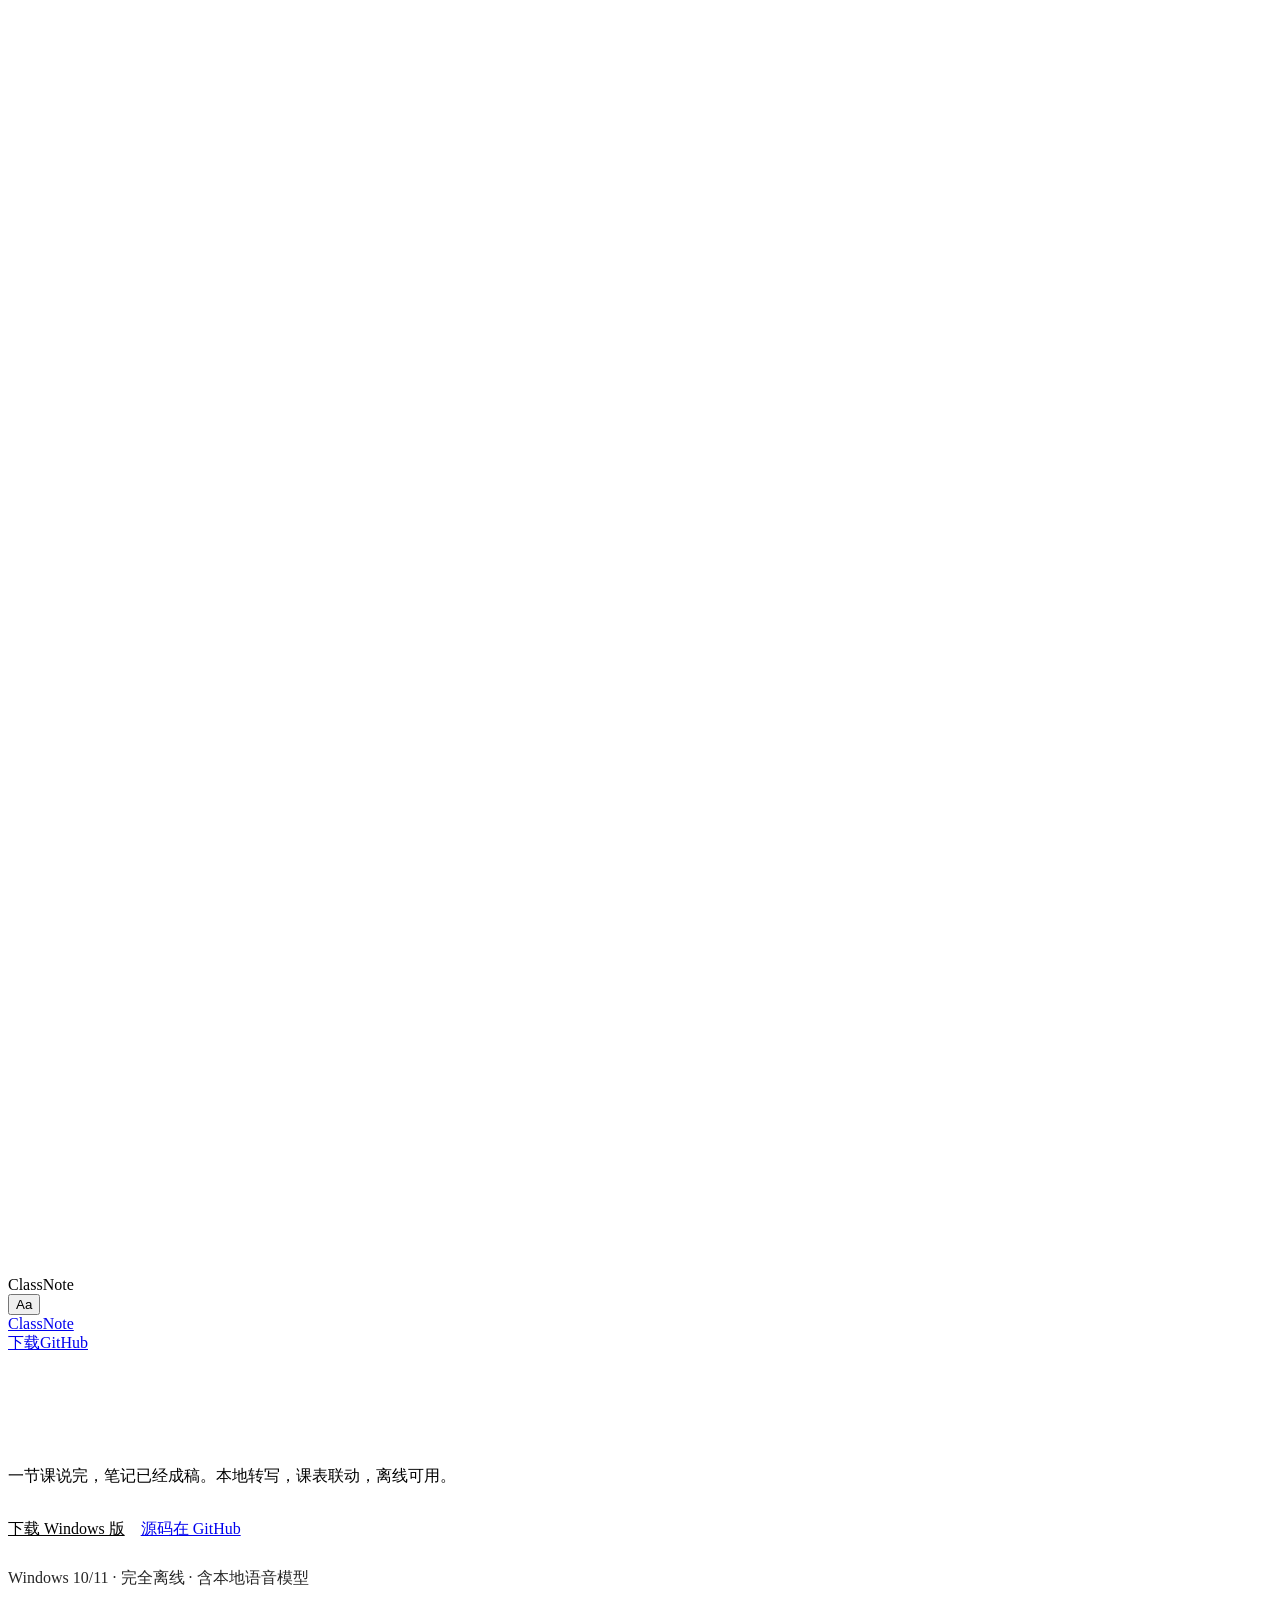
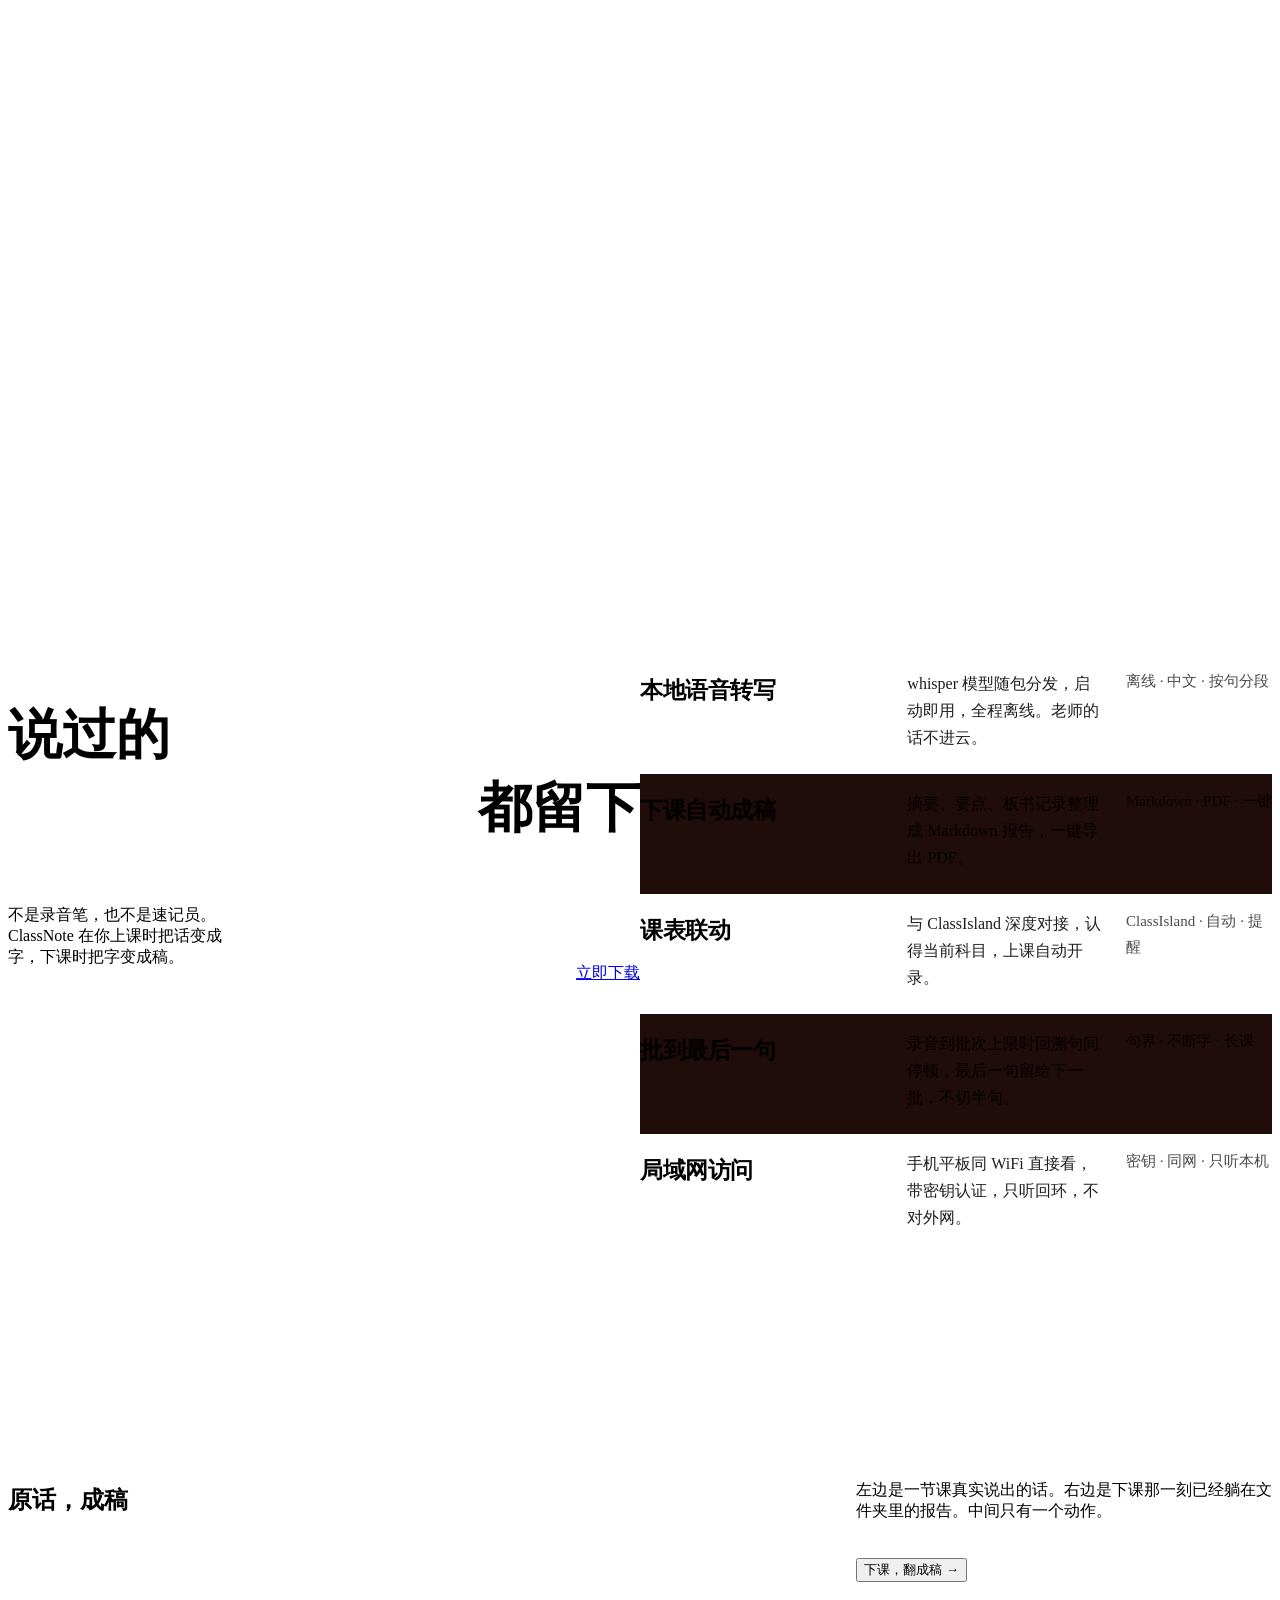
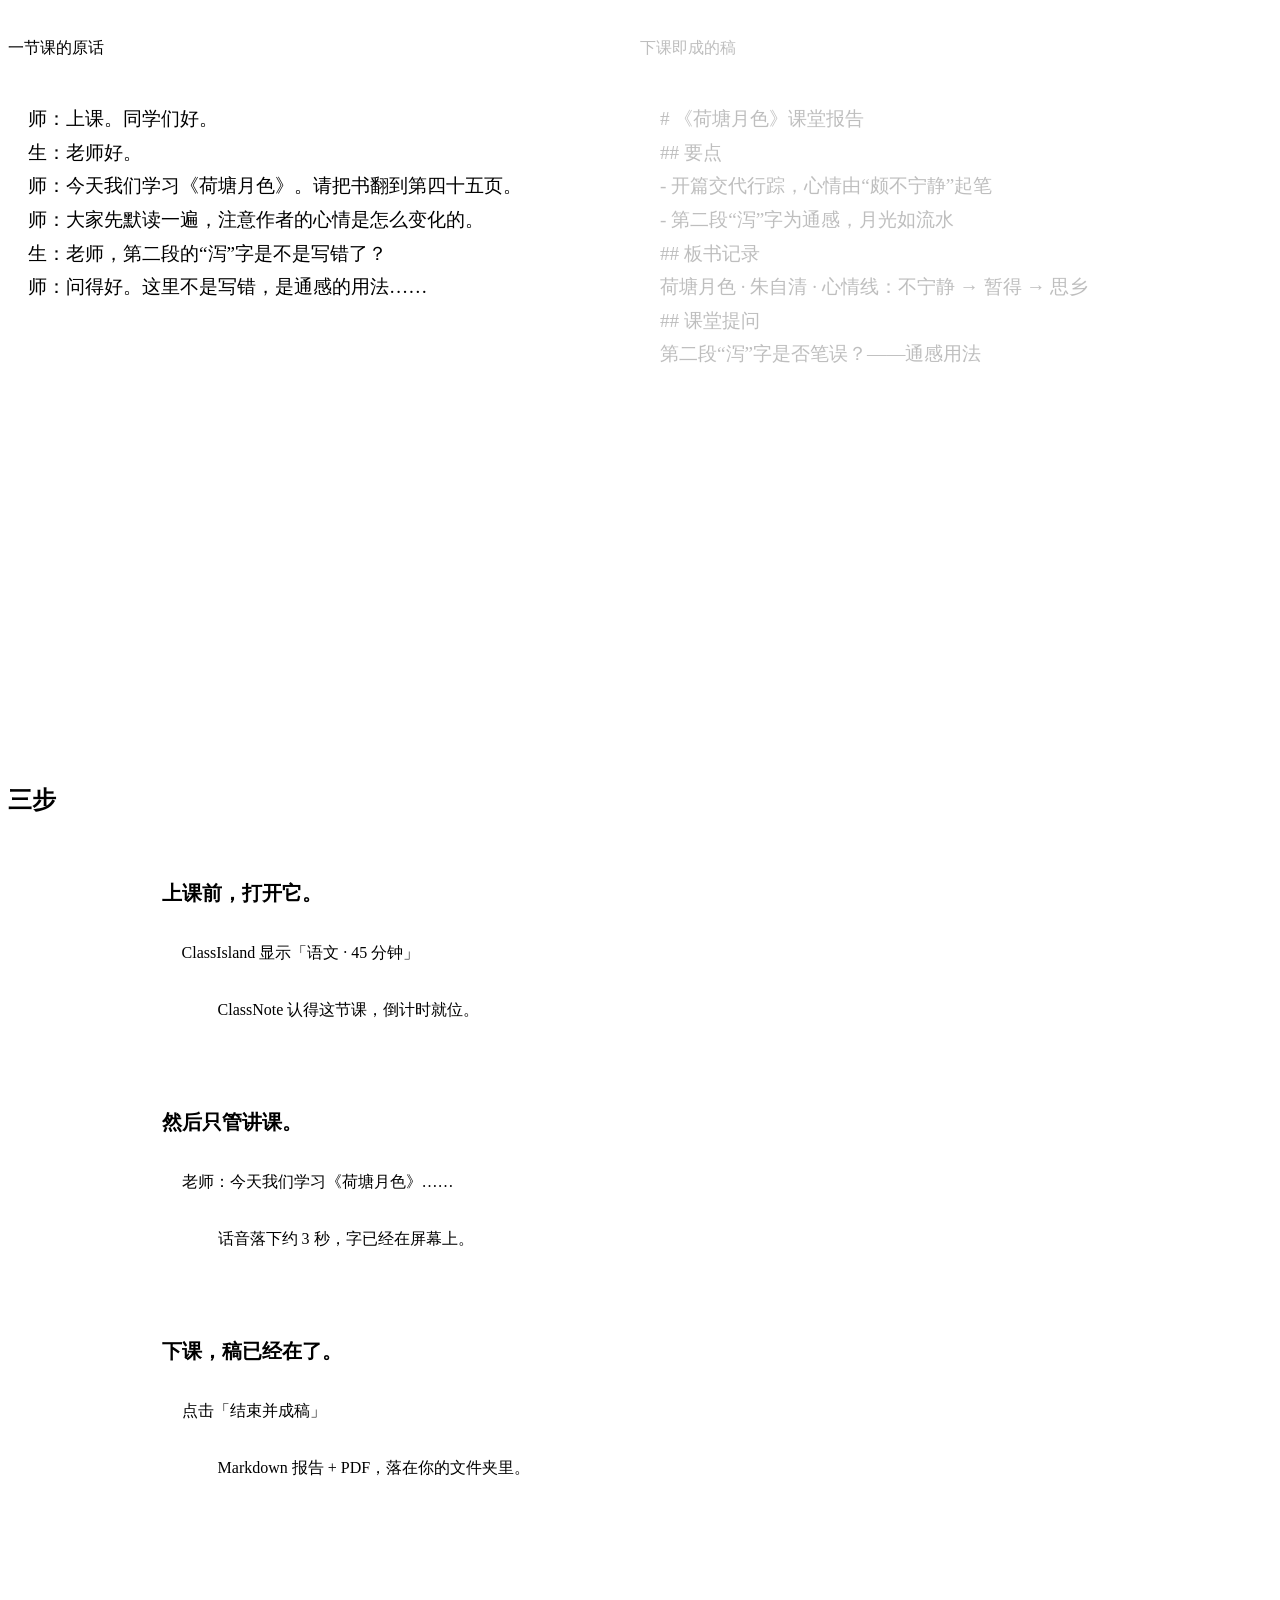
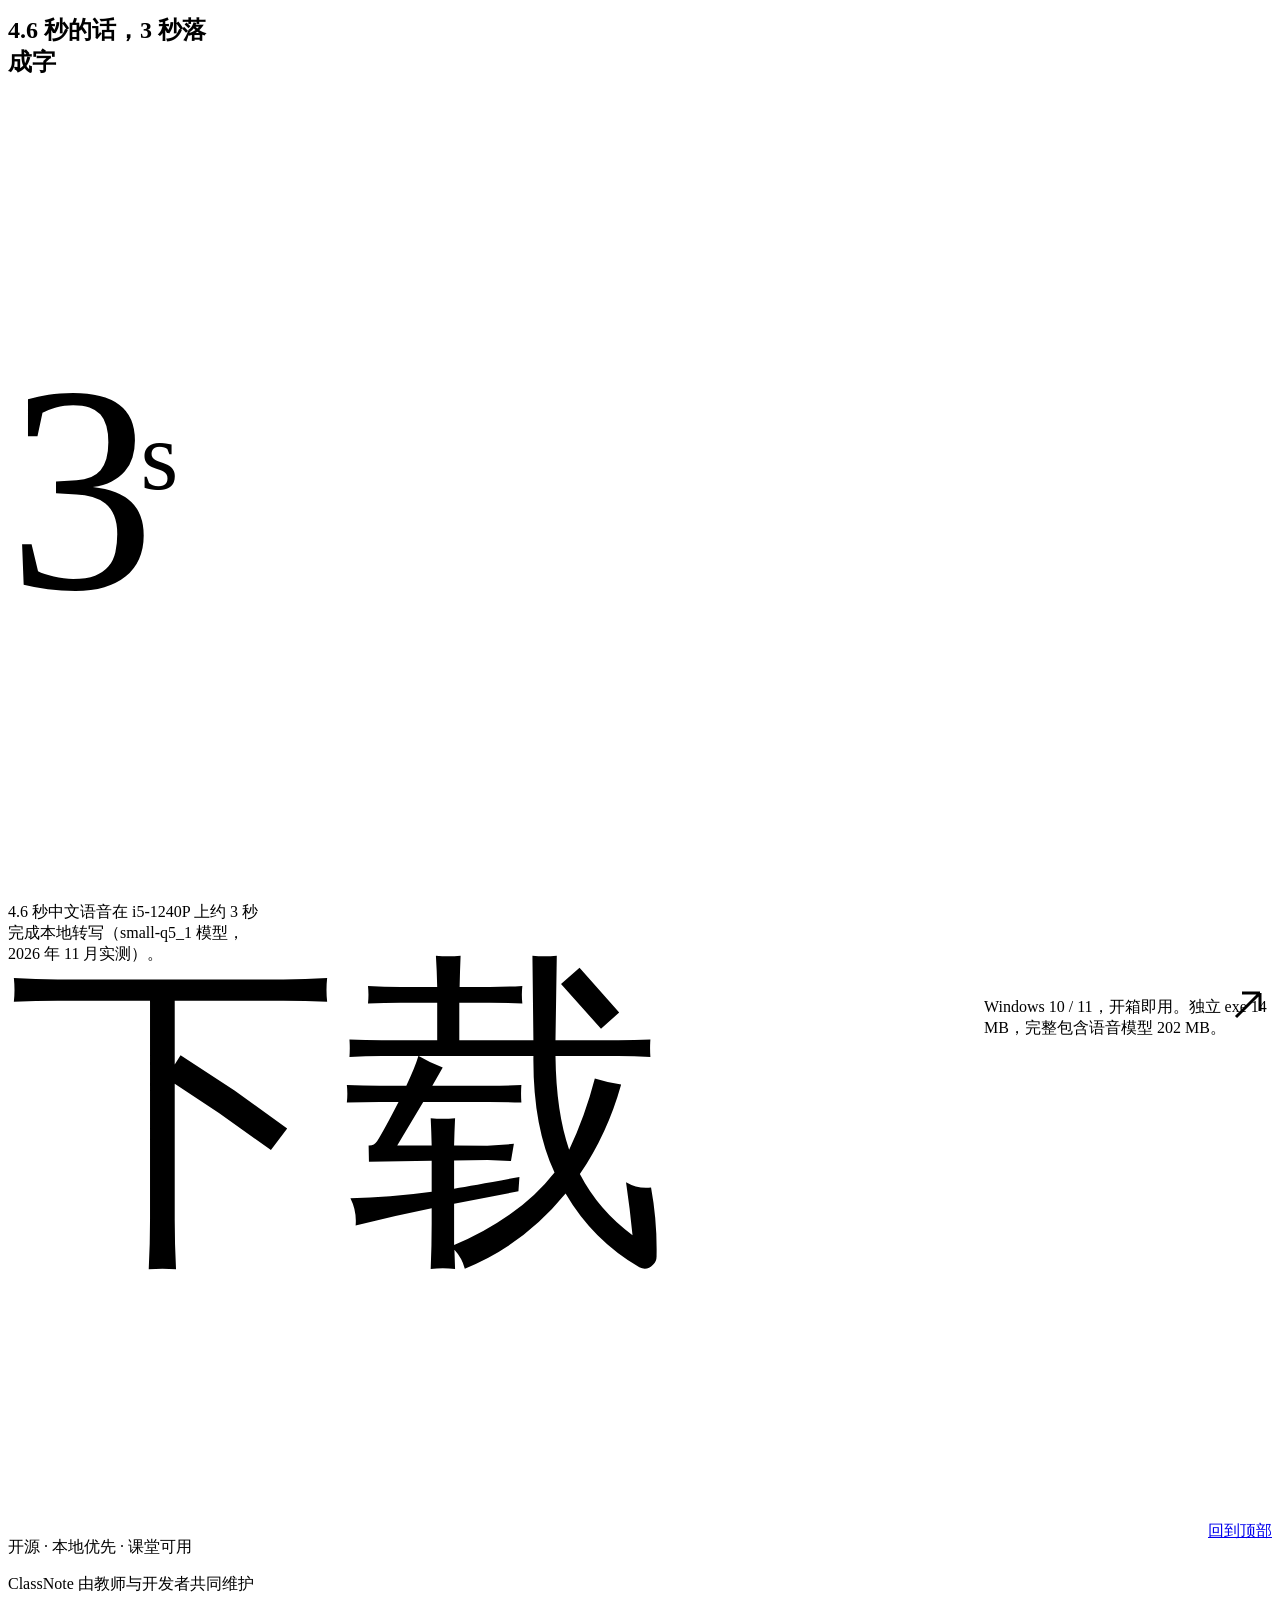
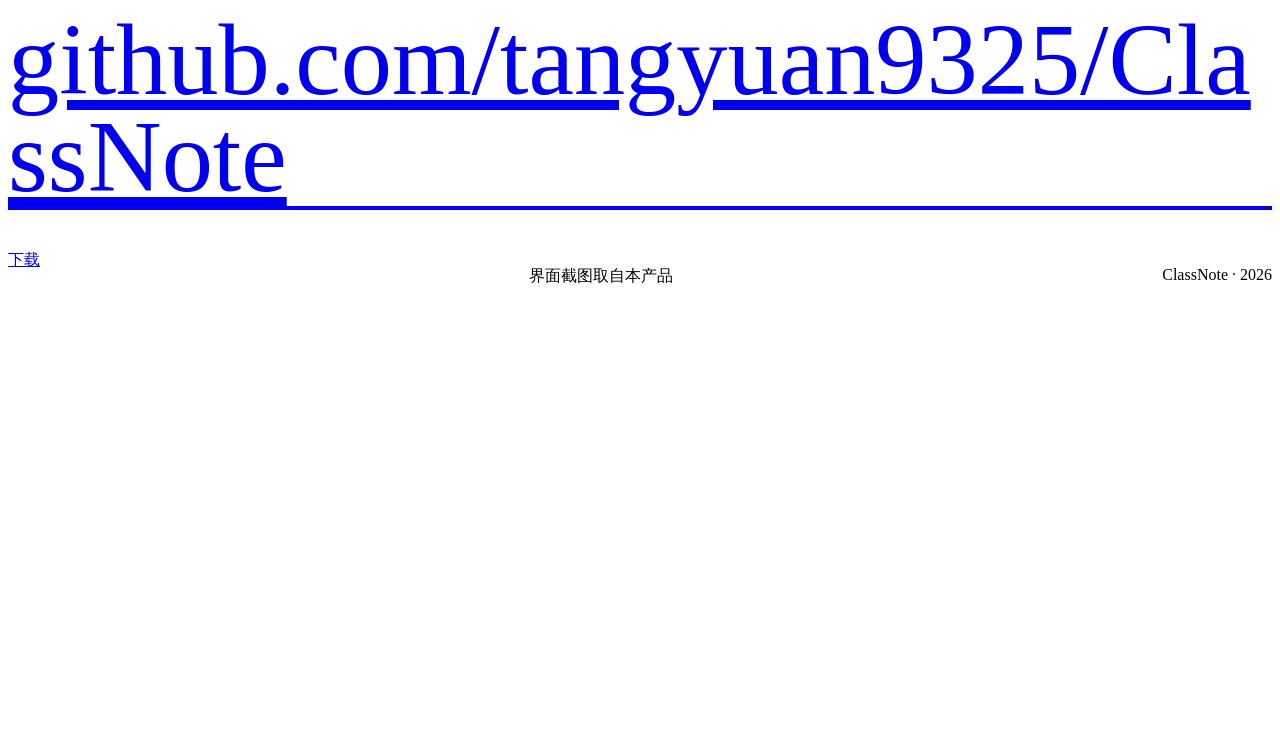
==== index.html @ c524146d "deploy: Class Note website 2026-11-01 15:49" ====
<!DOCTYPE html><html lang="zh-CN"><head><meta charSet="utf-8"/><meta name="viewport" content="width=device-width, initial-scale=1"/><link rel="stylesheet" href="/ClassNote/_next/static/css/dc88e3b9b56fa3e5.css" data-precedence="next"/><link rel="preload" as="script" fetchPriority="low" href="/ClassNote/_next/static/chunks/webpack-6730702879eddf31.js"/><script src="/ClassNote/_next/static/chunks/fd9d1056-13baa9b2029d31fe.js" async=""></script><script src="/ClassNote/_next/static/chunks/117-49f9b0469bcb50dc.js" async=""></script><script src="/ClassNote/_next/static/chunks/main-app-6c9293a93a5e999d.js" async=""></script><script src="/ClassNote/_next/static/chunks/648-1a6a87f4213bec1f.js" async=""></script><script src="/ClassNote/_next/static/chunks/app/page-a19d2bf340f8d397.js" async=""></script><title>ClassNote — 一节课说完，笔记已经成稿</title><meta name="description" content="ClassNote 是离线课堂笔记助手：本地 whisper 转写，下课自动成稿，课表联动。课堂原话，落在纸上。"/><meta property="og:title" content="ClassNote"/><meta property="og:description" content="课堂原话，落在纸上。"/><meta property="og:type" content="website"/><meta name="twitter:card" content="summary"/><meta name="twitter:title" content="ClassNote"/><meta name="twitter:description" content="课堂原话，落在纸上。"/><script src="/ClassNote/_next/static/chunks/polyfills-42372ed130431b0a.js" noModule=""></script></head><body><main><div class="intro" aria-hidden="true"><div class="intro-stage"><svg viewBox="0 0 256 256" fill="none" class="intro-mark"><rect class="intro-part p1" x="52" y="40" width="152" height="176" stroke="#fff" stroke-width="7"></rect><path class="intro-part p2" d="M152 40v28a10 10 0 0 0 10 10h28" stroke="#fff" stroke-width="7" stroke-linecap="round"></path><path class="intro-part p3" d="M82 112h80" stroke="#fff" stroke-width="9" stroke-linecap="round"></path><path class="intro-part p4" d="M82 144h80" stroke="#fff" stroke-width="9" stroke-linecap="round"></path><path class="intro-part p5" d="M82 176h48" stroke="#fff" stroke-width="9" stroke-linecap="round"></path></svg></div><div class="intro-wordmark">ClassNote</div><div class="intro-curtain"></div></div><button class="theme-toggle" aria-expanded="false" aria-label="外观设置">Aa</button><nav class="corner-nav" aria-label="主导航"><a class="wordmark" href="/ClassNote/">ClassNote</a><div class="corner-links"><a class="link" href="/ClassNote/download/">下载</a><a href="https://github.com/tangyuan9325/ClassNote" target="_blank" rel="noreferrer" class="link">GitHub</a></div></nav><section aria-label="ClassNote" class="field field--red" style="min-height:100svh;overflow:hidden;position:relative;justify-content:flex-start"><div style="padding-top:96px;max-width:560px"><p class="lead" style="margin-bottom:32px">一节课说完，笔记已经成稿。本地转写，课表联动，离线可用。</p><div style="display:flex;gap:16px;flex-wrap:wrap"><a class="btn" style="background:#fff;color:var(--field-red)" href="/ClassNote/download/">下载 Windows 版</a><a href="https://github.com/tangyuan9325/ClassNote" target="_blank" rel="noreferrer" class="btn btn--ink">源码在 GitHub</a></div><p class="small" style="margin-top:28px;opacity:0.85">Windows 10/11 · 完全离线<!-- --> · <!-- -->含本地语音模型</p></div><div aria-hidden="true" style="position:absolute;left:-6vw;bottom:-9vh;font-family:var(--font-display);font-weight:900;font-size:clamp(300px, 44vw, 720px);line-height:0.8;letter-spacing:-0.06em;white-space:nowrap;color:#fff;opacity:0.96;user-select:none;transition:transform .1s linear">笔记</div></section><section aria-label="能力" style="display:flex;flex-wrap:wrap;min-height:90svh"><div class="field field--bone rise" style="flex:1 1 480px;min-height:70svh;justify-content:space-between"><h2 class="headline" style="font-size:clamp(36px, 4.2vw, 68px)"><span style="display:block">说过的</span><span style="display:block;text-align:right">都留下</span></h2><div style="display:flex;justify-content:space-between;align-items:flex-end;gap:24px;flex-wrap:wrap"><p style="max-width:30ch">不是录音笔，也不是速记员。ClassNote 在你上课时把话变成字，下课时把字变成稿。</p><a class="btn" href="/ClassNote/download/">立即下载</a></div></div><div style="flex:1 1 480px;background:var(--ink);color:var(--bg)"><div class="rise" style="display:grid;grid-template-columns:5fr 4fr 3fr;gap:24px;padding:28px var(--margin);background:transparent;min-height:120px"><h3 style="font-family:var(--font-display);font-weight:800;font-size:clamp(20px, 1.8vw, 28px);letter-spacing:-0.02em;line-height:1.15">本地语音转写</h3><p style="font-size:1rem;line-height:1.7;opacity:0.88">whisper 模型随包分发，启动即用，全程离线。老师的话不进云。</p><p style="font-size:0.9375rem;line-height:1.7;opacity:0.7">离线 · 中文 · 按句分段</p></div><div class="rise" style="display:grid;grid-template-columns:5fr 4fr 3fr;gap:24px;padding:28px var(--margin);background:#200c0b;min-height:120px"><h3 style="font-family:var(--font-display);font-weight:800;font-size:clamp(20px, 1.8vw, 28px);letter-spacing:-0.02em;line-height:1.15">下课自动成稿</h3><p style="font-size:1rem;line-height:1.7;opacity:0.88">摘要、要点、板书记录整理成 Markdown 报告，一键导出 PDF。</p><p style="font-size:0.9375rem;line-height:1.7;opacity:0.7">Markdown · PDF · 一键</p></div><div class="rise" style="display:grid;grid-template-columns:5fr 4fr 3fr;gap:24px;padding:28px var(--margin);background:transparent;min-height:120px"><h3 style="font-family:var(--font-display);font-weight:800;font-size:clamp(20px, 1.8vw, 28px);letter-spacing:-0.02em;line-height:1.15">课表联动</h3><p style="font-size:1rem;line-height:1.7;opacity:0.88">与 ClassIsland 深度对接，认得当前科目，上课自动开录。</p><p style="font-size:0.9375rem;line-height:1.7;opacity:0.7">ClassIsland · 自动 · 提醒</p></div><div class="rise" style="display:grid;grid-template-columns:5fr 4fr 3fr;gap:24px;padding:28px var(--margin);background:#200c0b;min-height:120px"><h3 style="font-family:var(--font-display);font-weight:800;font-size:clamp(20px, 1.8vw, 28px);letter-spacing:-0.02em;line-height:1.15">批到最后一句</h3><p style="font-size:1rem;line-height:1.7;opacity:0.88">录音到批次上限时回溯句间停顿，最后一句留给下一批，不切半句。</p><p style="font-size:0.9375rem;line-height:1.7;opacity:0.7">句界 · 不断字 · 长课</p></div><div class="rise" style="display:grid;grid-template-columns:5fr 4fr 3fr;gap:24px;padding:28px var(--margin);background:transparent;min-height:120px"><h3 style="font-family:var(--font-display);font-weight:800;font-size:clamp(20px, 1.8vw, 28px);letter-spacing:-0.02em;line-height:1.15">局域网访问</h3><p style="font-size:1rem;line-height:1.7;opacity:0.88">手机平板同 WiFi 直接看，带密钥认证，只听回环，不对外网。</p><p style="font-size:0.9375rem;line-height:1.7;opacity:0.7">密钥 · 同网 · 只听本机</p></div></div></section><section aria-label="原话与成稿" class="field field--mustard" style="min-height:100svh;overflow:hidden"><div style="display:flex;justify-content:space-between;align-items:flex-start;gap:32px;flex-wrap:wrap"><h2 class="headline">原话，成稿</h2><div style="max-width:52ch"><p>左边是一节课真实说出的话。右边是下课那一刻已经躺在文件夹里的报告。中间只有一个动作。</p><button type="button" class="btn btn--ink" style="margin-top:20px" aria-pressed="false">下课，翻成稿 →</button></div></div><div style="display:grid;grid-template-columns:1fr 1fr;gap:0;margin-top:40px;min-height:46svh"><div style="overflow:hidden;opacity:1;transition:opacity .5s"><p class="small" style="margin-bottom:12px">一节课的原话</p><pre data-ui="true" style="font-family:var(--font-text);font-size:clamp(15px, 1.5vw, 22px);line-height:1.75;white-space:pre-wrap;word-break:break-word;background:rgba(255,255,255,0.35);padding:24px 20px">师：上课。同学们好。
生：老师好。
师：今天我们学习《荷塘月色》。请把书翻到第四十五页。
师：大家先默读一遍，注意作者的心情是怎么变化的。
生：老师，第二段的“泻”字是不是写错了？
师：问得好。这里不是写错，是通感的用法……</pre></div><div style="overflow:hidden;opacity:0.25;transition:opacity .5s"><p class="small" style="margin-bottom:12px">下课即成的稿</p><pre data-ui="true" style="font-family:var(--font-text);font-size:clamp(15px, 1.5vw, 22px);line-height:1.75;white-space:pre-wrap;word-break:break-word;background:rgba(255,255,255,0.35);padding:24px 20px"># 《荷塘月色》课堂报告
## 要点
- 开篇交代行踪，心情由“颇不宁静”起笔
- 第二段“泻”字为通感，月光如流水
## 板书记录
荷塘月色 · 朱自清 · 心情线：不宁静 → 暂得 → 思乡
## 课堂提问
第二段“泻”字是否笔误？——通感用法</pre></div></div></section><section aria-label="怎么用" class="field field--bone" style="min-height:90svh;justify-content:flex-start"><h2 class="headline rise" style="margin-bottom:64px">三步</h2><div style="max-width:760px;margin-left:clamp(0px, 12vw, 220px)"><div class="rise" style="margin-bottom:88px"><p style="font-family:var(--font-display);font-weight:600;font-size:20px;margin-bottom:16px">上课前，打开它。</p><div style="background:var(--surface);padding:20px;border-radius:8px">ClassIsland 显示「语文 · 45 分钟」</div><p style="margin-top:16px;margin-left:56px;max-width:48ch">ClassNote 认得这节课，倒计时就位。</p></div><div class="rise" style="margin-bottom:88px"><p style="font-family:var(--font-display);font-weight:600;font-size:20px;margin-bottom:16px">然后只管讲课。</p><div style="background:var(--surface);padding:20px;border-radius:8px">老师：今天我们学习《荷塘月色》……</div><p style="margin-top:16px;margin-left:56px;max-width:48ch">话音落下约 3 秒，字已经在屏幕上。</p></div><div class="rise" style="margin-bottom:88px"><p style="font-family:var(--font-display);font-weight:600;font-size:20px;margin-bottom:16px">下课，稿已经在了。</p><div style="background:var(--surface);padding:20px;border-radius:8px">点击「结束并成稿」</div><p style="margin-top:16px;margin-left:56px;max-width:48ch">Markdown 报告 + PDF，落在你的文件夹里。</p></div></div></section><section aria-label="速度" class="field field--slate" style="min-height:95svh"><h2 class="headline rise" style="max-width:18ch">4.6 秒的话，3 秒落成字</h2><div class="rise" style="margin-top:auto"><p class="display" style="font-size:clamp(180px, 23vw, 380px);line-height:0.8;letter-spacing:-0.05em">3<span style="font-size:0.33em;vertical-align:super;letter-spacing:-0.02em">s</span></p><p class="small" style="max-width:32ch;margin-top:24px">4.6 秒中文语音在 i5-1240P 上约 3 秒完成本地转写（small-q5_1 模型，2026 年 11 月实测）。</p></div></section><section aria-label="下载" style="position:relative"><a class="field field--maroon" style="min-height:60svh;justify-content:flex-end;text-decoration:none;color:inherit;display:flex" href="/ClassNote/download/"><p class="small" style="position:absolute;top:var(--margin);left:var(--margin);max-width:36ch">Windows 10 / 11，开箱即用。独立 exe 14 MB，完整包含语音模型 202 MB。</p><svg width="48" height="48" viewBox="0 0 48 48" fill="none" style="position:absolute;top:var(--margin);right:var(--margin)" aria-hidden="true"><path d="M12 36L36 12M36 12H18M36 12V30" stroke="currentColor" stroke-width="3"></path></svg><span class="display" style="font-size:clamp(140px, 26vw, 420px);line-height:0.82;width:100%;display:block">下载</span></a></section><footer aria-label="联系" class="field field--red" style="min-height:90svh"><div style="display:flex;justify-content:space-between;gap:24px;flex-wrap:wrap"><div><p class="small">开源 · 本地优先 · 课堂可用</p><p class="small">ClassNote 由教师与开发者共同维护</p></div><a href="#" class="link">回到顶部</a></div><div style="margin-top:auto"><a href="https://github.com/tangyuan9325/ClassNote" target="_blank" rel="noreferrer" class="display" style="font-size:clamp(40px, 8vw, 120px);line-height:0.95;word-break:break-all;display:inline-block;border-bottom:4px solid currentColor">github.com/<wbr/>tangyuan9325/ClassNote</a><div style="display:flex;justify-content:space-between;gap:16px;flex-wrap:wrap;margin-top:40px"><a class="small" style="text-decoration:underline" href="/ClassNote/download/">下载</a><p class="small">界面截图取自本产品</p><p class="small">ClassNote · 2026</p></div></div></footer></main><script src="/ClassNote/_next/static/chunks/webpack-6730702879eddf31.js" async=""></script><script>(self.__next_f=self.__next_f||[]).push([0]);self.__next_f.push([2,null])</script><script>self.__next_f.push([1,"1:HL[\"/ClassNote/_next/static/css/dc88e3b9b56fa3e5.css\",\"style\"]\n"])</script><script>self.__next_f.push([1,"2:I[2846,[],\"\"]\n4:I[9107,[],\"ClientPageRoot\"]\n5:I[6117,[\"648\",\"static/chunks/648-1a6a87f4213bec1f.js\",\"931\",\"static/chunks/app/page-a19d2bf340f8d397.js\"],\"default\",1]\n6:I[4707,[],\"\"]\n7:I[6423,[],\"\"]\n9:I[1060,[],\"\"]\na:[]\n0:[\"$\",\"$L2\",null,{\"buildId\":\"oN_bgTMfPl2JebSICAh36\",\"assetPrefix\":\"/ClassNote\",\"urlParts\":[\"\",\"\"],\"initialTree\":[\"\",{\"children\":[\"__PAGE__\",{}]},\"$undefined\",\"$undefined\",true],\"initialSeedData\":[\"\",{\"children\":[\"__PAGE__\",{},[[\"$L3\",[\"$\",\"$L4\",null,{\"props\":{\"params\":{},\"searchParams\":{}},\"Component\":\"$5\"}],null],null],null]},[[[[\"$\",\"link\",\"0\",{\"rel\":\"stylesheet\",\"href\":\"/ClassNote/_next/static/css/dc88e3b9b56fa3e5.css\",\"precedence\":\"next\",\"crossOrigin\":\"$undefined\"}]],[\"$\",\"html\",null,{\"lang\":\"zh-CN\",\"children\":[\"$\",\"body\",null,{\"children\":[\"$\",\"$L6\",null,{\"parallelRouterKey\":\"children\",\"segmentPath\":[\"children\"],\"error\":\"$undefined\",\"errorStyles\":\"$undefined\",\"errorScripts\":\"$undefined\",\"template\":[\"$\",\"$L7\",null,{}],\"templateStyles\":\"$undefined\",\"templateScripts\":\"$undefined\",\"notFound\":[[\"$\",\"title\",null,{\"children\":\"404: This page could not be found.\"}],[\"$\",\"div\",null,{\"style\":{\"fontFamily\":\"system-ui,\\\"Segoe UI\\\",Roboto,Helvetica,Arial,sans-serif,\\\"Apple Color Emoji\\\",\\\"Segoe UI Emoji\\\"\",\"height\":\"100vh\",\"textAlign\":\"center\",\"display\":\"flex\",\"flexDirection\":\"column\",\"alignItems\":\"center\",\"justifyContent\":\"center\"},\"children\":[\"$\",\"div\",null,{\"children\":[[\"$\",\"style\",null,{\"dangerouslySetInnerHTML\":{\"__html\":\"body{color:#000;background:#fff;margin:0}.next-error-h1{border-right:1px solid rgba(0,0,0,.3)}@media (prefers-color-scheme:dark){body{color:#fff;background:#000}.next-error-h1{border-right:1px solid rgba(255,255,255,.3)}}\"}}],[\"$\",\"h1\",null,{\"className\":\"next-error-h1\",\"style\":{\"display\":\"inline-block\",\"margin\":\"0 20px 0 0\",\"padding\":\"0 23px 0 0\",\"fontSize\":24,\"fontWeight\":500,\"verticalAlign\":\"top\",\"lineHeight\":\"49px\"},\"children\":\"404\"}],[\"$\",\"div\",null,{\"style\":{\"display\":\"inline-block\"},\"children\":[\"$\",\"h2\",null,{\"style\":{\"fontSize\":14,\"fontWeight\":400,\"lineHeight\":\"49px\",\"margin\":"])</script><script>self.__next_f.push([1,"0},\"children\":\"This page could not be found.\"}]}]]}]}]],\"notFoundStyles\":[]}]}]}]],null],null],\"couldBeIntercepted\":false,\"initialHead\":[null,\"$L8\"],\"globalErrorComponent\":\"$9\",\"missingSlots\":\"$Wa\"}]\n"])</script><script>self.__next_f.push([1,"8:[[\"$\",\"meta\",\"0\",{\"name\":\"viewport\",\"content\":\"width=device-width, initial-scale=1\"}],[\"$\",\"meta\",\"1\",{\"charSet\":\"utf-8\"}],[\"$\",\"title\",\"2\",{\"children\":\"ClassNote — 一节课说完，笔记已经成稿\"}],[\"$\",\"meta\",\"3\",{\"name\":\"description\",\"content\":\"ClassNote 是离线课堂笔记助手：本地 whisper 转写，下课自动成稿，课表联动。课堂原话，落在纸上。\"}],[\"$\",\"meta\",\"4\",{\"property\":\"og:title\",\"content\":\"ClassNote\"}],[\"$\",\"meta\",\"5\",{\"property\":\"og:description\",\"content\":\"课堂原话，落在纸上。\"}],[\"$\",\"meta\",\"6\",{\"property\":\"og:type\",\"content\":\"website\"}],[\"$\",\"meta\",\"7\",{\"name\":\"twitter:card\",\"content\":\"summary\"}],[\"$\",\"meta\",\"8\",{\"name\":\"twitter:title\",\"content\":\"ClassNote\"}],[\"$\",\"meta\",\"9\",{\"name\":\"twitter:description\",\"content\":\"课堂原话，落在纸上。\"}]]\n3:null\n"])</script></body></html>
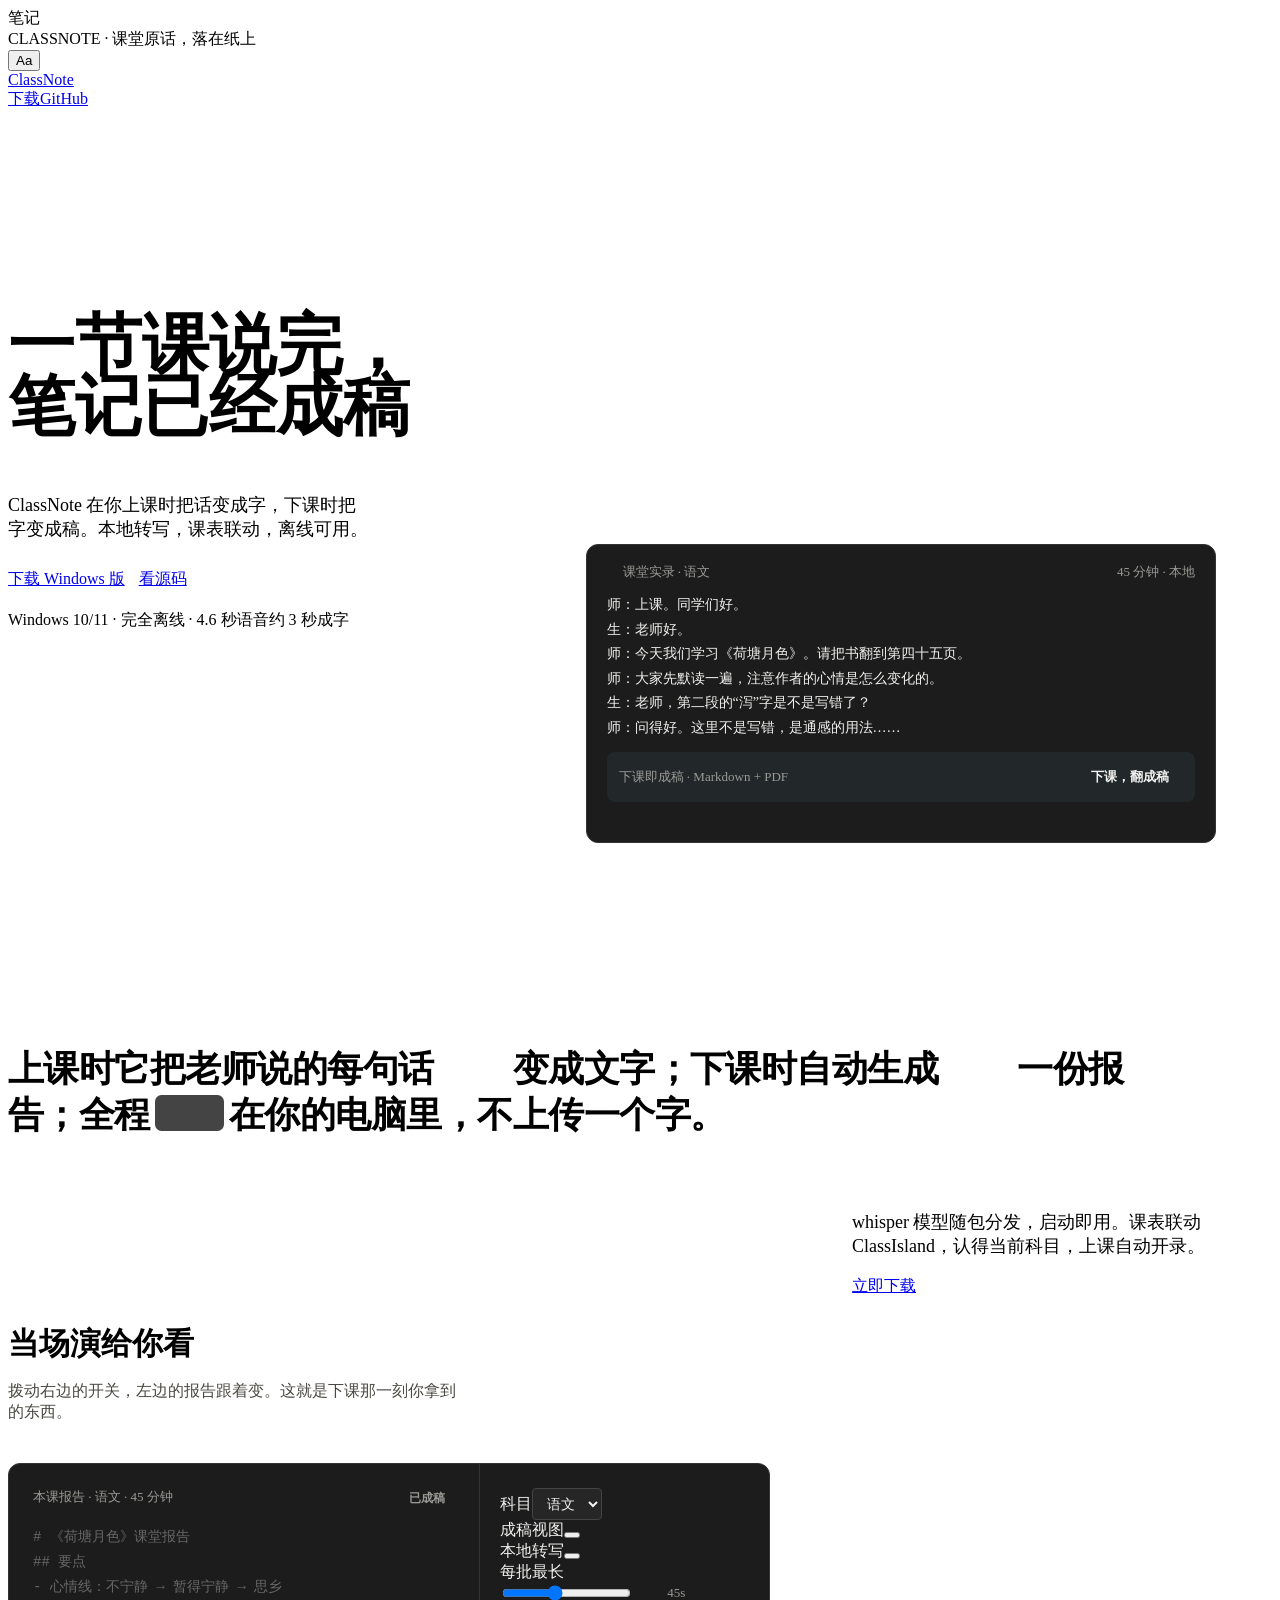
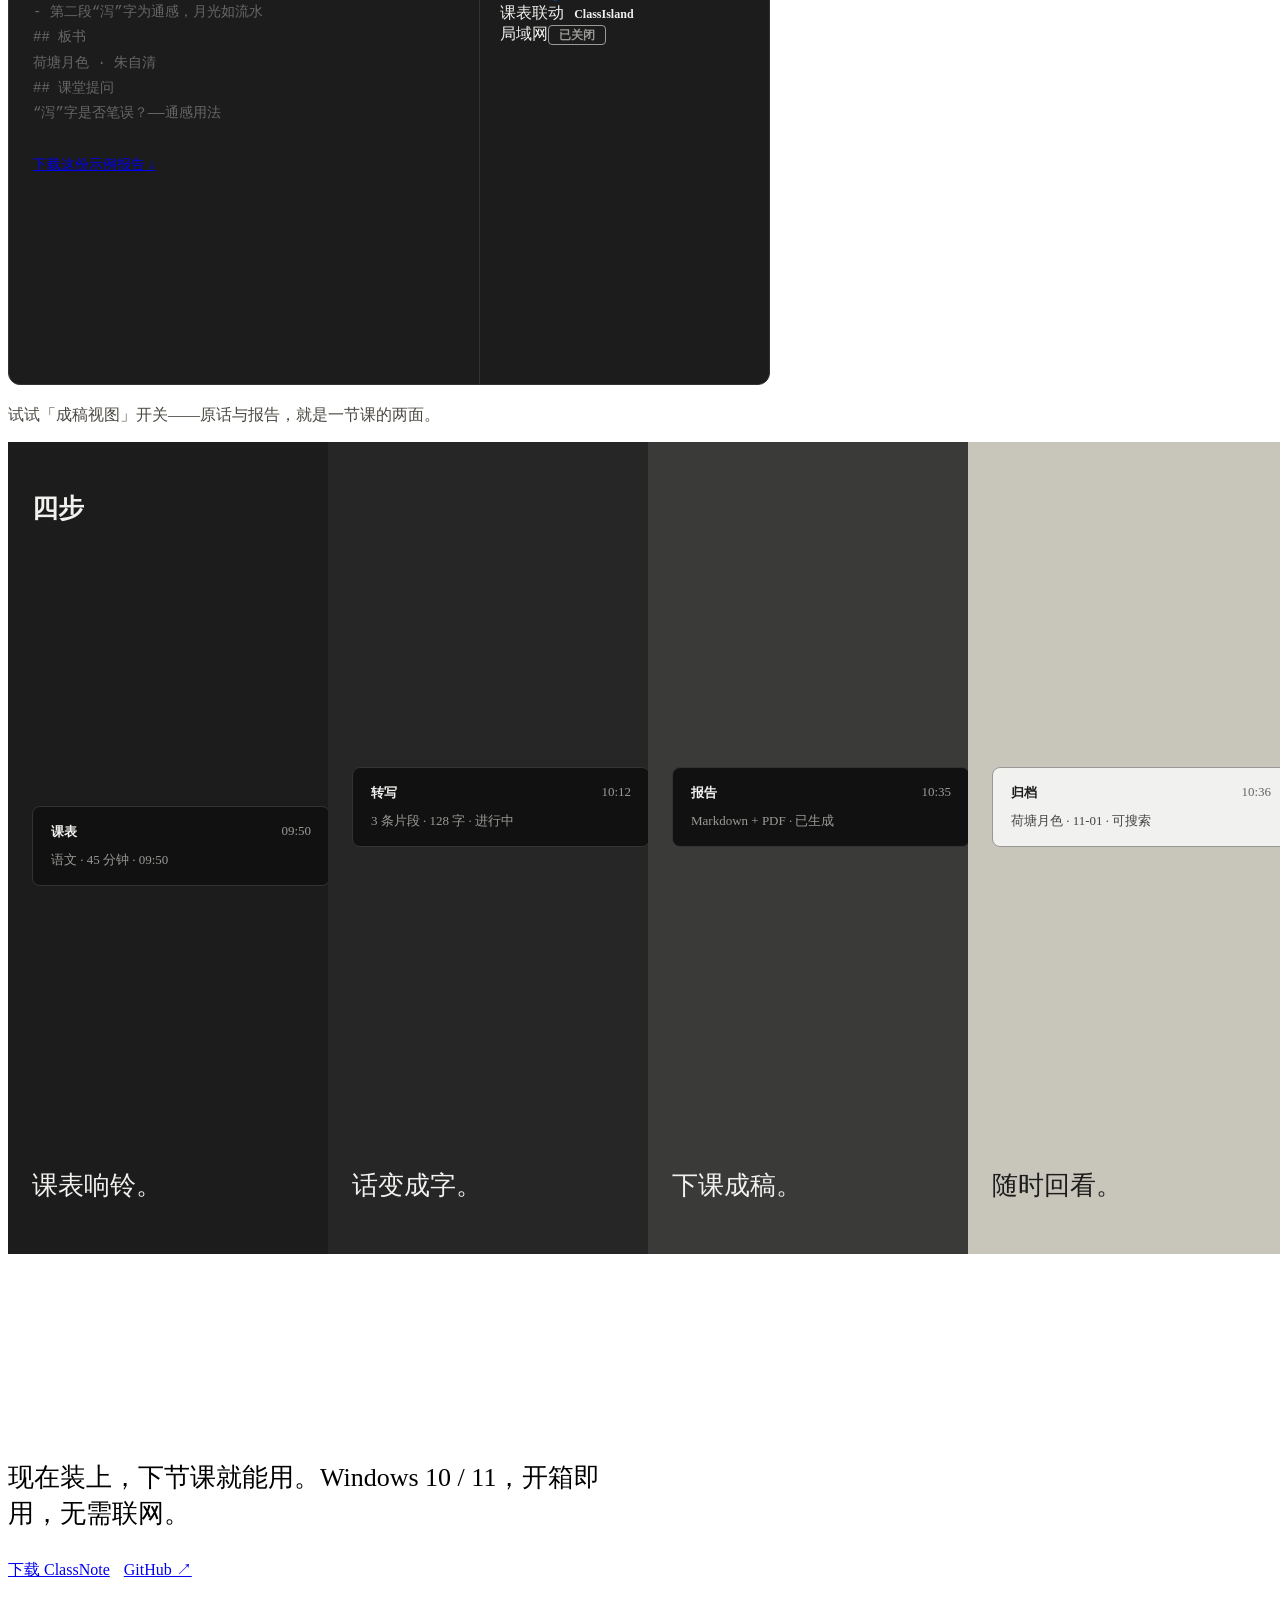
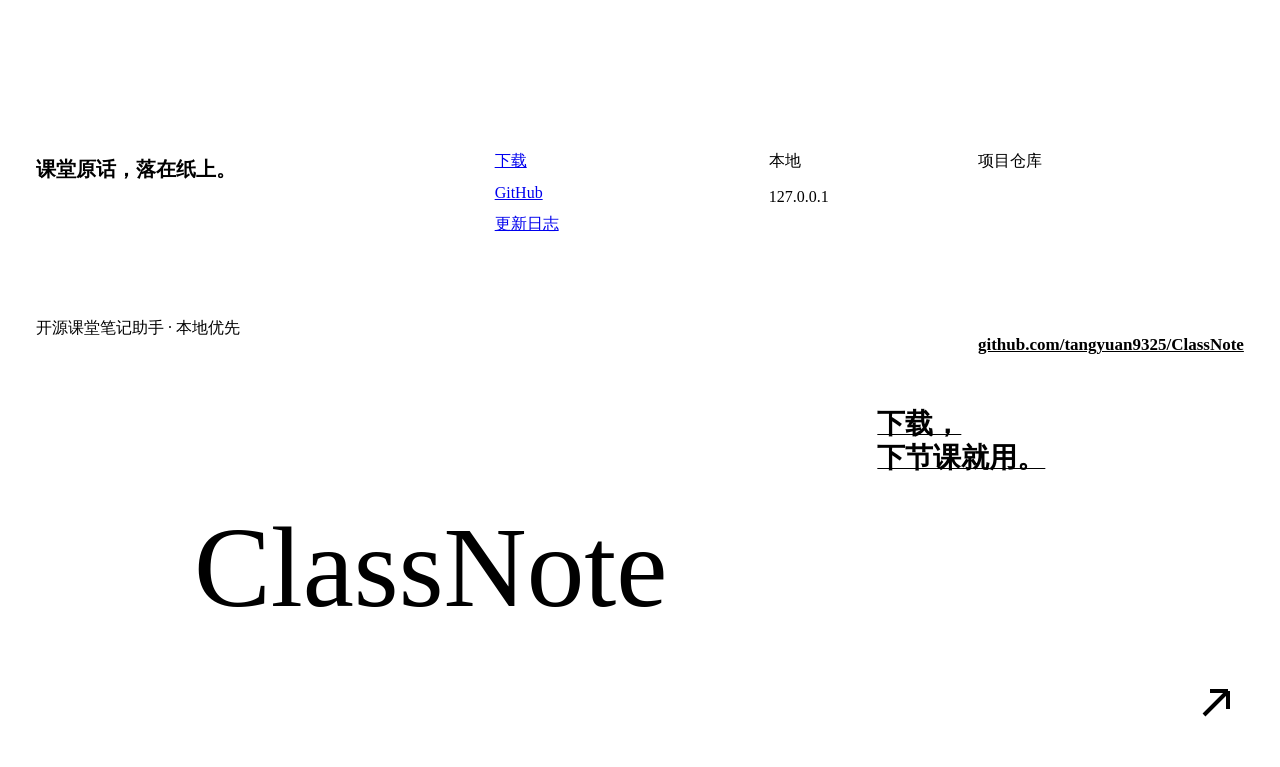
==== commit 3e84383a: "deploy: Class Note website 2026-11-01 16:13" ====
--- a/index.html
+++ b/index.html
@@ -1,13 +1,13 @@
-<!DOCTYPE html><html lang="zh-CN"><head><meta charSet="utf-8"/><meta name="viewport" content="width=device-width, initial-scale=1"/><link rel="stylesheet" href="/ClassNote/_next/static/css/dc88e3b9b56fa3e5.css" data-precedence="next"/><link rel="preload" as="script" fetchPriority="low" href="/ClassNote/_next/static/chunks/webpack-6730702879eddf31.js"/><script src="/ClassNote/_next/static/chunks/fd9d1056-13baa9b2029d31fe.js" async=""></script><script src="/ClassNote/_next/static/chunks/117-49f9b0469bcb50dc.js" async=""></script><script src="/ClassNote/_next/static/chunks/main-app-6c9293a93a5e999d.js" async=""></script><script src="/ClassNote/_next/static/chunks/648-1a6a87f4213bec1f.js" async=""></script><script src="/ClassNote/_next/static/chunks/app/page-a19d2bf340f8d397.js" async=""></script><title>ClassNote — 一节课说完，笔记已经成稿</title><meta name="description" content="ClassNote 是离线课堂笔记助手：本地 whisper 转写，下课自动成稿，课表联动。课堂原话，落在纸上。"/><meta property="og:title" content="ClassNote"/><meta property="og:description" content="课堂原话，落在纸上。"/><meta property="og:type" content="website"/><meta name="twitter:card" content="summary"/><meta name="twitter:title" content="ClassNote"/><meta name="twitter:description" content="课堂原话，落在纸上。"/><script src="/ClassNote/_next/static/chunks/polyfills-42372ed130431b0a.js" noModule=""></script></head><body><main><div class="intro" aria-hidden="true"><div class="intro-stage"><svg viewBox="0 0 256 256" fill="none" class="intro-mark"><rect class="intro-part p1" x="52" y="40" width="152" height="176" stroke="#fff" stroke-width="7"></rect><path class="intro-part p2" d="M152 40v28a10 10 0 0 0 10 10h28" stroke="#fff" stroke-width="7" stroke-linecap="round"></path><path class="intro-part p3" d="M82 112h80" stroke="#fff" stroke-width="9" stroke-linecap="round"></path><path class="intro-part p4" d="M82 144h80" stroke="#fff" stroke-width="9" stroke-linecap="round"></path><path class="intro-part p5" d="M82 176h48" stroke="#fff" stroke-width="9" stroke-linecap="round"></path></svg></div><div class="intro-wordmark">ClassNote</div><div class="intro-curtain"></div></div><button class="theme-toggle" aria-expanded="false" aria-label="外观设置">Aa</button><nav class="corner-nav" aria-label="主导航"><a class="wordmark" href="/ClassNote/">ClassNote</a><div class="corner-links"><a class="link" href="/ClassNote/download/">下载</a><a href="https://github.com/tangyuan9325/ClassNote" target="_blank" rel="noreferrer" class="link">GitHub</a></div></nav><section aria-label="ClassNote" class="field field--red" style="min-height:100svh;overflow:hidden;position:relative;justify-content:flex-start"><div style="padding-top:96px;max-width:560px"><p class="lead" style="margin-bottom:32px">一节课说完，笔记已经成稿。本地转写，课表联动，离线可用。</p><div style="display:flex;gap:16px;flex-wrap:wrap"><a class="btn" style="background:#fff;color:var(--field-red)" href="/ClassNote/download/">下载 Windows 版</a><a href="https://github.com/tangyuan9325/ClassNote" target="_blank" rel="noreferrer" class="btn btn--ink">源码在 GitHub</a></div><p class="small" style="margin-top:28px;opacity:0.85">Windows 10/11 · 完全离线<!-- --> · <!-- -->含本地语音模型</p></div><div aria-hidden="true" style="position:absolute;left:-6vw;bottom:-9vh;font-family:var(--font-display);font-weight:900;font-size:clamp(300px, 44vw, 720px);line-height:0.8;letter-spacing:-0.06em;white-space:nowrap;color:#fff;opacity:0.96;user-select:none;transition:transform .1s linear">笔记</div></section><section aria-label="能力" style="display:flex;flex-wrap:wrap;min-height:90svh"><div class="field field--bone rise" style="flex:1 1 480px;min-height:70svh;justify-content:space-between"><h2 class="headline" style="font-size:clamp(36px, 4.2vw, 68px)"><span style="display:block">说过的</span><span style="display:block;text-align:right">都留下</span></h2><div style="display:flex;justify-content:space-between;align-items:flex-end;gap:24px;flex-wrap:wrap"><p style="max-width:30ch">不是录音笔，也不是速记员。ClassNote 在你上课时把话变成字，下课时把字变成稿。</p><a class="btn" href="/ClassNote/download/">立即下载</a></div></div><div style="flex:1 1 480px;background:var(--ink);color:var(--bg)"><div class="rise" style="display:grid;grid-template-columns:5fr 4fr 3fr;gap:24px;padding:28px var(--margin);background:transparent;min-height:120px"><h3 style="font-family:var(--font-display);font-weight:800;font-size:clamp(20px, 1.8vw, 28px);letter-spacing:-0.02em;line-height:1.15">本地语音转写</h3><p style="font-size:1rem;line-height:1.7;opacity:0.88">whisper 模型随包分发，启动即用，全程离线。老师的话不进云。</p><p style="font-size:0.9375rem;line-height:1.7;opacity:0.7">离线 · 中文 · 按句分段</p></div><div class="rise" style="display:grid;grid-template-columns:5fr 4fr 3fr;gap:24px;padding:28px var(--margin);background:#200c0b;min-height:120px"><h3 style="font-family:var(--font-display);font-weight:800;font-size:clamp(20px, 1.8vw, 28px);letter-spacing:-0.02em;line-height:1.15">下课自动成稿</h3><p style="font-size:1rem;line-height:1.7;opacity:0.88">摘要、要点、板书记录整理成 Markdown 报告，一键导出 PDF。</p><p style="font-size:0.9375rem;line-height:1.7;opacity:0.7">Markdown · PDF · 一键</p></div><div class="rise" style="display:grid;grid-template-columns:5fr 4fr 3fr;gap:24px;padding:28px var(--margin);background:transparent;min-height:120px"><h3 style="font-family:var(--font-display);font-weight:800;font-size:clamp(20px, 1.8vw, 28px);letter-spacing:-0.02em;line-height:1.15">课表联动</h3><p style="font-size:1rem;line-height:1.7;opacity:0.88">与 ClassIsland 深度对接，认得当前科目，上课自动开录。</p><p style="font-size:0.9375rem;line-height:1.7;opacity:0.7">ClassIsland · 自动 · 提醒</p></div><div class="rise" style="display:grid;grid-template-columns:5fr 4fr 3fr;gap:24px;padding:28px var(--margin);background:#200c0b;min-height:120px"><h3 style="font-family:var(--font-display);font-weight:800;font-size:clamp(20px, 1.8vw, 28px);letter-spacing:-0.02em;line-height:1.15">批到最后一句</h3><p style="font-size:1rem;line-height:1.7;opacity:0.88">录音到批次上限时回溯句间停顿，最后一句留给下一批，不切半句。</p><p style="font-size:0.9375rem;line-height:1.7;opacity:0.7">句界 · 不断字 · 长课</p></div><div class="rise" style="display:grid;grid-template-columns:5fr 4fr 3fr;gap:24px;padding:28px var(--margin);background:transparent;min-height:120px"><h3 style="font-family:var(--font-display);font-weight:800;font-size:clamp(20px, 1.8vw, 28px);letter-spacing:-0.02em;line-height:1.15">局域网访问</h3><p style="font-size:1rem;line-height:1.7;opacity:0.88">手机平板同 WiFi 直接看，带密钥认证，只听回环，不对外网。</p><p style="font-size:0.9375rem;line-height:1.7;opacity:0.7">密钥 · 同网 · 只听本机</p></div></div></section><section aria-label="原话与成稿" class="field field--mustard" style="min-height:100svh;overflow:hidden"><div style="display:flex;justify-content:space-between;align-items:flex-start;gap:32px;flex-wrap:wrap"><h2 class="headline">原话，成稿</h2><div style="max-width:52ch"><p>左边是一节课真实说出的话。右边是下课那一刻已经躺在文件夹里的报告。中间只有一个动作。</p><button type="button" class="btn btn--ink" style="margin-top:20px" aria-pressed="false">下课，翻成稿 →</button></div></div><div style="display:grid;grid-template-columns:1fr 1fr;gap:0;margin-top:40px;min-height:46svh"><div style="overflow:hidden;opacity:1;transition:opacity .5s"><p class="small" style="margin-bottom:12px">一节课的原话</p><pre data-ui="true" style="font-family:var(--font-text);font-size:clamp(15px, 1.5vw, 22px);line-height:1.75;white-space:pre-wrap;word-break:break-word;background:rgba(255,255,255,0.35);padding:24px 20px">师：上课。同学们好。
+<!DOCTYPE html><html lang="zh-CN"><head><meta charSet="utf-8"/><meta name="viewport" content="width=device-width, initial-scale=1"/><link rel="stylesheet" href="/ClassNote/_next/static/css/b25498b6ba377d63.css" data-precedence="next"/><link rel="preload" as="script" fetchPriority="low" href="/ClassNote/_next/static/chunks/webpack-6730702879eddf31.js"/><script src="/ClassNote/_next/static/chunks/fd9d1056-13baa9b2029d31fe.js" async=""></script><script src="/ClassNote/_next/static/chunks/117-49f9b0469bcb50dc.js" async=""></script><script src="/ClassNote/_next/static/chunks/main-app-6c9293a93a5e999d.js" async=""></script><script src="/ClassNote/_next/static/chunks/648-1a6a87f4213bec1f.js" async=""></script><script src="/ClassNote/_next/static/chunks/app/page-b8ed12ae7ce76c61.js" async=""></script><title>ClassNote — 一节课说完，笔记已经成稿</title><meta name="description" content="ClassNote 是离线课堂笔记助手：本地 whisper 转写，下课自动成稿，课表联动。课堂原话，落在纸上。"/><meta property="og:title" content="ClassNote"/><meta property="og:description" content="课堂原话，落在纸上。"/><meta property="og:type" content="website"/><meta name="twitter:card" content="summary"/><meta name="twitter:title" content="ClassNote"/><meta name="twitter:description" content="课堂原话，落在纸上。"/><script src="/ClassNote/_next/static/chunks/polyfills-42372ed130431b0a.js" noModule=""></script></head><body><main><div class="intro" aria-hidden="true"><div class="intro-curtain"></div><div class="intro-stage"><div class="intro-word"><span class="intro-char c1">笔</span><span class="intro-char c2">记</span></div></div><div class="intro-foot">CLASSNOTE · 课堂原话，落在纸上</div></div><button class="theme-toggle" aria-expanded="false" aria-label="外观设置">Aa</button><nav class="topbar" aria-label="主导航"><a class="wordmark" href="/ClassNote/">ClassNote</a><div class="topbar-links"><a class="link" href="/ClassNote/download/">下载</a><a href="https://github.com/tangyuan9325/ClassNote" target="_blank" rel="noreferrer" class="link">GitHub</a></div></nav><section aria-label="ClassNote 是什么" style="position:relative;min-height:100svh;overflow:hidden"><div style="padding-top:150px;padding-left:var(--margin);max-width:640px;position:relative;z-index:2"><h1 class="display" style="font-size:clamp(52px, 5.2vw, 80px);line-height:0.92">一节课说完，<br/>笔记已经成稿</h1><p style="margin-top:24px;max-width:40ch;font-size:18px;color:var(--muted)">ClassNote 在你上课时把话变成字，下课时把字变成稿。本地转写，课表联动，离线可用。</p><div style="margin-top:28px;display:flex;gap:14px;flex-wrap:wrap"><a class="btn" href="/ClassNote/download/">下载 Windows 版</a><a href="https://github.com/tangyuan9325/ClassNote" target="_blank" rel="noreferrer" class="btn btn--ghost">看源码</a></div><p class="small" style="margin-top:20px;color:var(--muted)">Windows 10/11 · 完全离线<!-- --> · 4.6 秒语音约 3 秒成字</p></div><div style="position:absolute;right:0;bottom:0;width:min(58vw, 860px);height:58svh;background:var(--stage);color:var(--stage-ink);clip-path:polygon(72px 0, 100% 0, 100% 100%, 0 100%, 0 72px)"><div style="padding:56px;padding-bottom:0"><div data-ui="true" style="max-width:620px;background:#1c1c1c;color:#f1f1ef;border:1px solid #333;border-radius:12px;padding:18px 20px 40px"><div style="display:flex;justify-content:space-between;font-size:13px;color:#9a9b96;margin-bottom:12px"><span style="display:flex;align-items:center;gap:8px"><span style="width:8px;height:8px;border-radius:50%;background:var(--accent)"></span>课堂实录 · <!-- -->语文</span><span>45<!-- --> 分钟 · 本地</span></div><div style="font-size:14px;line-height:1.75;white-space:pre-wrap;word-break:break-word;max-height:220px;overflow:hidden;opacity:1;transition:opacity .5s">师：上课。同学们好。
 生：老师好。
 师：今天我们学习《荷塘月色》。请把书翻到第四十五页。
 师：大家先默读一遍，注意作者的心情是怎么变化的。
 生：老师，第二段的“泻”字是不是写错了？
-师：问得好。这里不是写错，是通感的用法……</pre></div><div style="overflow:hidden;opacity:0.25;transition:opacity .5s"><p class="small" style="margin-bottom:12px">下课即成的稿</p><pre data-ui="true" style="font-family:var(--font-text);font-size:clamp(15px, 1.5vw, 22px);line-height:1.75;white-space:pre-wrap;word-break:break-word;background:rgba(255,255,255,0.35);padding:24px 20px"># 《荷塘月色》课堂报告
+师：问得好。这里不是写错，是通感的用法……</div><div data-ui="true" style="margin-top:12px;padding:10px 12px;border-radius:8px;background:#22282a;font-size:13px;display:flex;justify-content:space-between;align-items:center"><span style="color:#9a9b96">下课即成稿 · Markdown + PDF</span><button type="button" aria-pressed="false" style="background:var(--accent);color:var(--accent-ink);border:0;border-radius:4px;padding:6px 14px;cursor:pointer;font-weight:600;font-size:13px">下课，翻成稿</button></div></div></div></div></section><section class="sec" aria-label="能力"><h2 style="position:absolute;width:1px;height:1px;overflow:hidden;clip:rect(0 0 0 0)">它做什么</h2><p class="rise" style="font-size:clamp(24px, 3vw, 36px);line-height:1.28;font-weight:600;max-width:62ch;letter-spacing:-0.015em">上课时它把老师说的每句话<span data-ui="true" style="display:inline-block;width:1.9em;height:1em;border-radius:0.18em;background:var(--accent);vertical-align:-0.12em;margin:0 0.15em" title="实时转写"></span>变成文字；下课时自动生成<span data-ui="true" style="display:inline-block;width:1.9em;height:1em;border-radius:0.18em;background:var(--field-1);vertical-align:-0.12em;margin:0 0.15em" title="课堂报告"></span>一份报告；全程<span data-ui="true" style="display:inline-block;width:1.9em;height:1em;border-radius:0.18em;background:#444;vertical-align:-0.12em;margin:0 0.15em" title="离线本地"></span>在你的电脑里，不上传一个字。</p><div class="rise" style="margin-top:72px;margin-left:auto;max-width:420px"><p style="font-size:18px;color:var(--muted)">whisper 模型随包分发，启动即用。课表联动 ClassIsland，认得当前科目，上课自动开录。</p><a class="btn" style="margin-top:20px" href="/ClassNote/download/">立即下载</a></div></section><section class="sec sec--concrete" aria-label="现场演示"><h2 class="display" style="font-size:clamp(24px, 2.4vw, 32px);margin-bottom:8px">当场演给你看</h2><p style="font-size:16px;color:#4a4842;margin-bottom:40px;max-width:56ch">拨动右边的开关，左边的报告跟着变。这就是下课那一刻你拿到的东西。</p><div data-ui="true" class="rise" style="display:grid;grid-template-columns:62fr 38fr;max-width:760px;min-height:520px;border-radius:12px;overflow:hidden;background:#1c1c1c;color:#f1f1ef;border:1px solid #333"><div style="padding:24px;border-right:1px solid #333"><div style="display:flex;justify-content:space-between;font-size:13px;color:#9a9b96;margin-bottom:16px"><span>本课报告 · <!-- -->语文<!-- --> · 45 分钟</span><span style="background:var(--accent);color:var(--accent-ink);border-radius:4px;padding:2px 10px;font-size:12px;font-weight:600">已成稿</span></div><pre style="font-size:14px;line-height:1.8;white-space:pre-wrap;word-break:break-word;opacity:0.35;transition:opacity .5s"># 《荷塘月色》课堂报告
 ## 要点
-- 开篇交代行踪，心情由“颇不宁静”起笔
+- 心情线：不宁静 → 暂得宁静 → 思乡
 - 第二段“泻”字为通感，月光如流水
-## 板书记录
-荷塘月色 · 朱自清 · 心情线：不宁静 → 暂得 → 思乡
+## 板书
+荷塘月色 · 朱自清
 ## 课堂提问
-第二段“泻”字是否笔误？——通感用法</pre></div></div></section><section aria-label="怎么用" class="field field--bone" style="min-height:90svh;justify-content:flex-start"><h2 class="headline rise" style="margin-bottom:64px">三步</h2><div style="max-width:760px;margin-left:clamp(0px, 12vw, 220px)"><div class="rise" style="margin-bottom:88px"><p style="font-family:var(--font-display);font-weight:600;font-size:20px;margin-bottom:16px">上课前，打开它。</p><div style="background:var(--surface);padding:20px;border-radius:8px">ClassIsland 显示「语文 · 45 分钟」</div><p style="margin-top:16px;margin-left:56px;max-width:48ch">ClassNote 认得这节课，倒计时就位。</p></div><div class="rise" style="margin-bottom:88px"><p style="font-family:var(--font-display);font-weight:600;font-size:20px;margin-bottom:16px">然后只管讲课。</p><div style="background:var(--surface);padding:20px;border-radius:8px">老师：今天我们学习《荷塘月色》……</div><p style="margin-top:16px;margin-left:56px;max-width:48ch">话音落下约 3 秒，字已经在屏幕上。</p></div><div class="rise" style="margin-bottom:88px"><p style="font-family:var(--font-display);font-weight:600;font-size:20px;margin-bottom:16px">下课，稿已经在了。</p><div style="background:var(--surface);padding:20px;border-radius:8px">点击「结束并成稿」</div><p style="margin-top:16px;margin-left:56px;max-width:48ch">Markdown 报告 + PDF，落在你的文件夹里。</p></div></div></section><section aria-label="速度" class="field field--slate" style="min-height:95svh"><h2 class="headline rise" style="max-width:18ch">4.6 秒的话，3 秒落成字</h2><div class="rise" style="margin-top:auto"><p class="display" style="font-size:clamp(180px, 23vw, 380px);line-height:0.8;letter-spacing:-0.05em">3<span style="font-size:0.33em;vertical-align:super;letter-spacing:-0.02em">s</span></p><p class="small" style="max-width:32ch;margin-top:24px">4.6 秒中文语音在 i5-1240P 上约 3 秒完成本地转写（small-q5_1 模型，2026 年 11 月实测）。</p></div></section><section aria-label="下载" style="position:relative"><a class="field field--maroon" style="min-height:60svh;justify-content:flex-end;text-decoration:none;color:inherit;display:flex" href="/ClassNote/download/"><p class="small" style="position:absolute;top:var(--margin);left:var(--margin);max-width:36ch">Windows 10 / 11，开箱即用。独立 exe 14 MB，完整包含语音模型 202 MB。</p><svg width="48" height="48" viewBox="0 0 48 48" fill="none" style="position:absolute;top:var(--margin);right:var(--margin)" aria-hidden="true"><path d="M12 36L36 12M36 12H18M36 12V30" stroke="currentColor" stroke-width="3"></path></svg><span class="display" style="font-size:clamp(140px, 26vw, 420px);line-height:0.82;width:100%;display:block">下载</span></a></section><footer aria-label="联系" class="field field--red" style="min-height:90svh"><div style="display:flex;justify-content:space-between;gap:24px;flex-wrap:wrap"><div><p class="small">开源 · 本地优先 · 课堂可用</p><p class="small">ClassNote 由教师与开发者共同维护</p></div><a href="#" class="link">回到顶部</a></div><div style="margin-top:auto"><a href="https://github.com/tangyuan9325/ClassNote" target="_blank" rel="noreferrer" class="display" style="font-size:clamp(40px, 8vw, 120px);line-height:0.95;word-break:break-all;display:inline-block;border-bottom:4px solid currentColor">github.com/<wbr/>tangyuan9325/ClassNote</a><div style="display:flex;justify-content:space-between;gap:16px;flex-wrap:wrap;margin-top:40px"><a class="small" style="text-decoration:underline" href="/ClassNote/download/">下载</a><p class="small">界面截图取自本产品</p><p class="small">ClassNote · 2026</p></div></div></footer></main><script src="/ClassNote/_next/static/chunks/webpack-6730702879eddf31.js" async=""></script><script>(self.__next_f=self.__next_f||[]).push([0]);self.__next_f.push([2,null])</script><script>self.__next_f.push([1,"1:HL[\"/ClassNote/_next/static/css/dc88e3b9b56fa3e5.css\",\"style\"]\n"])</script><script>self.__next_f.push([1,"2:I[2846,[],\"\"]\n4:I[9107,[],\"ClientPageRoot\"]\n5:I[6117,[\"648\",\"static/chunks/648-1a6a87f4213bec1f.js\",\"931\",\"static/chunks/app/page-a19d2bf340f8d397.js\"],\"default\",1]\n6:I[4707,[],\"\"]\n7:I[6423,[],\"\"]\n9:I[1060,[],\"\"]\na:[]\n0:[\"$\",\"$L2\",null,{\"buildId\":\"oN_bgTMfPl2JebSICAh36\",\"assetPrefix\":\"/ClassNote\",\"urlParts\":[\"\",\"\"],\"initialTree\":[\"\",{\"children\":[\"__PAGE__\",{}]},\"$undefined\",\"$undefined\",true],\"initialSeedData\":[\"\",{\"children\":[\"__PAGE__\",{},[[\"$L3\",[\"$\",\"$L4\",null,{\"props\":{\"params\":{},\"searchParams\":{}},\"Component\":\"$5\"}],null],null],null]},[[[[\"$\",\"link\",\"0\",{\"rel\":\"stylesheet\",\"href\":\"/ClassNote/_next/static/css/dc88e3b9b56fa3e5.css\",\"precedence\":\"next\",\"crossOrigin\":\"$undefined\"}]],[\"$\",\"html\",null,{\"lang\":\"zh-CN\",\"children\":[\"$\",\"body\",null,{\"children\":[\"$\",\"$L6\",null,{\"parallelRouterKey\":\"children\",\"segmentPath\":[\"children\"],\"error\":\"$undefined\",\"errorStyles\":\"$undefined\",\"errorScripts\":\"$undefined\",\"template\":[\"$\",\"$L7\",null,{}],\"templateStyles\":\"$undefined\",\"templateScripts\":\"$undefined\",\"notFound\":[[\"$\",\"title\",null,{\"children\":\"404: This page could not be found.\"}],[\"$\",\"div\",null,{\"style\":{\"fontFamily\":\"system-ui,\\\"Segoe UI\\\",Roboto,Helvetica,Arial,sans-serif,\\\"Apple Color Emoji\\\",\\\"Segoe UI Emoji\\\"\",\"height\":\"100vh\",\"textAlign\":\"center\",\"display\":\"flex\",\"flexDirection\":\"column\",\"alignItems\":\"center\",\"justifyContent\":\"center\"},\"children\":[\"$\",\"div\",null,{\"children\":[[\"$\",\"style\",null,{\"dangerouslySetInnerHTML\":{\"__html\":\"body{color:#000;background:#fff;margin:0}.next-error-h1{border-right:1px solid rgba(0,0,0,.3)}@media (prefers-color-scheme:dark){body{color:#fff;background:#000}.next-error-h1{border-right:1px solid rgba(255,255,255,.3)}}\"}}],[\"$\",\"h1\",null,{\"className\":\"next-error-h1\",\"style\":{\"display\":\"inline-block\",\"margin\":\"0 20px 0 0\",\"padding\":\"0 23px 0 0\",\"fontSize\":24,\"fontWeight\":500,\"verticalAlign\":\"top\",\"lineHeight\":\"49px\"},\"children\":\"404\"}],[\"$\",\"div\",null,{\"style\":{\"display\":\"inline-block\"},\"children\":[\"$\",\"h2\",null,{\"style\":{\"fontSize\":14,\"fontWeight\":400,\"lineHeight\":\"49px\",\"margin\":"])</script><script>self.__next_f.push([1,"0},\"children\":\"This page could not be found.\"}]}]]}]}]],\"notFoundStyles\":[]}]}]}]],null],null],\"couldBeIntercepted\":false,\"initialHead\":[null,\"$L8\"],\"globalErrorComponent\":\"$9\",\"missingSlots\":\"$Wa\"}]\n"])</script><script>self.__next_f.push([1,"8:[[\"$\",\"meta\",\"0\",{\"name\":\"viewport\",\"content\":\"width=device-width, initial-scale=1\"}],[\"$\",\"meta\",\"1\",{\"charSet\":\"utf-8\"}],[\"$\",\"title\",\"2\",{\"children\":\"ClassNote — 一节课说完，笔记已经成稿\"}],[\"$\",\"meta\",\"3\",{\"name\":\"description\",\"content\":\"ClassNote 是离线课堂笔记助手：本地 whisper 转写，下课自动成稿，课表联动。课堂原话，落在纸上。\"}],[\"$\",\"meta\",\"4\",{\"property\":\"og:title\",\"content\":\"ClassNote\"}],[\"$\",\"meta\",\"5\",{\"property\":\"og:description\",\"content\":\"课堂原话，落在纸上。\"}],[\"$\",\"meta\",\"6\",{\"property\":\"og:type\",\"content\":\"website\"}],[\"$\",\"meta\",\"7\",{\"name\":\"twitter:card\",\"content\":\"summary\"}],[\"$\",\"meta\",\"8\",{\"name\":\"twitter:title\",\"content\":\"ClassNote\"}],[\"$\",\"meta\",\"9\",{\"name\":\"twitter:description\",\"content\":\"课堂原话，落在纸上。\"}]]\n3:null\n"])</script></body></html>+“泻”字是否笔误？——通感用法</pre><a href="#download" class="link" style="font-size:14px;margin-top:16px;display:inline-block">下载这份示例报告 ↓</a></div><div style="padding:24px 20px"><div class="frag-row"><span>科目</span><select data-ui="true" style="background:#262626;color:#f1f1ef;border:1px solid #444;border-radius:4px;padding:6px 10px;font-size:14px"><option selected="">语文</option><option>数学</option><option>英语</option><option>物理</option></select></div><div class="frag-row"><span>成稿视图</span><button type="button" class="toggle" aria-pressed="false" aria-label="切换成稿视图"></button></div><div class="frag-row"><span>本地转写</span><button type="button" class="toggle" aria-pressed="true" aria-label="本地转写"></button></div><div class="frag-row"><span>每批最长</span><span style="display:flex;align-items:center;gap:10px"><input type="range" min="15" max="90" step="5" class="slider" aria-label="每批最长秒数" value="45"/><span style="font-size:13px;color:#9a9b96;width:42px;text-align:right">45<!-- -->s</span></span></div><div class="frag-row"><span>课表联动</span><span style="background:var(--accent);color:var(--accent-ink);border-radius:4px;padding:2px 10px;font-size:12px;font-weight:600">ClassIsland</span></div><div class="frag-row"><span>局域网</span><span style="border:1px solid #9a9b96;color:#9a9b96;border-radius:4px;padding:2px 10px;font-size:12px;font-weight:600">已关闭</span></div></div></div><p class="small" style="margin-top:20px;color:#4a4842">试试「成稿视图」开关——原话与报告，就是一节课的两面。</p></section><section aria-label="怎么用" style="display:grid;grid-template-columns:repeat(4, 25vw);min-height:84svh"><div class="rise" style="background:#1c1c1c;color:#f1f1ef;padding:28px 24px;display:flex;flex-direction:column;justify-content:space-between;min-height:84svh"><h2 class="display" style="font-size:clamp(22px, 2vw, 32px)">四步</h2><div data-ui="true" style="width:260px;max-width:100%;margin:0 auto;background:#111;color:#f1f1ef;border:1px solid #333;border-radius:8px;padding:16px 18px;font-size:13px;transition:transform .15s"><div style="display:flex;justify-content:space-between;margin-bottom:10px"><span style="font-weight:600">课表</span><span style="color:#9a9b96">09:50</span></div><div style="color:#9a9b96">语文 · 45 分钟 · 09:50</div></div><p class="display" style="font-size:clamp(22px, 2vw, 32px);line-height:1.15">课表响铃。</p></div><div class="rise" style="background:#262626;color:#f1f1ef;padding:28px 24px;display:flex;flex-direction:column;justify-content:space-between;min-height:84svh"><div></div><div data-ui="true" style="width:260px;max-width:100%;margin:0 auto;background:#111;color:#f1f1ef;border:1px solid #333;border-radius:8px;padding:16px 18px;font-size:13px;transition:transform .15s"><div style="display:flex;justify-content:space-between;margin-bottom:10px"><span style="font-weight:600">转写</span><span style="color:#9a9b96">10:12</span></div><div style="color:#9a9b96">3 条片段 · 128 字 · 进行中</div></div><p class="display" style="font-size:clamp(22px, 2vw, 32px);line-height:1.15">话变成字。</p></div><div class="rise" style="background:#3a3a38;color:#f1f1ef;padding:28px 24px;display:flex;flex-direction:column;justify-content:space-between;min-height:84svh"><div></div><div data-ui="true" style="width:260px;max-width:100%;margin:0 auto;background:#111;color:#f1f1ef;border:1px solid #333;border-radius:8px;padding:16px 18px;font-size:13px;transition:transform .15s"><div style="display:flex;justify-content:space-between;margin-bottom:10px"><span style="font-weight:600">报告</span><span style="color:#9a9b96">10:35</span></div><div style="color:#9a9b96">Markdown + PDF · 已生成</div></div><p class="display" style="font-size:clamp(22px, 2vw, 32px);line-height:1.15">下课成稿。</p></div><div class="rise" style="background:#c8c5ba;color:#1c1c1c;padding:28px 24px;display:flex;flex-direction:column;justify-content:space-between;min-height:84svh"><div></div><div data-ui="true" style="width:260px;max-width:100%;margin:0 auto;background:#f1f1ef;color:#1c1c1c;border:1px solid #999;border-radius:8px;padding:16px 18px;font-size:13px;transition:transform .15s"><div style="display:flex;justify-content:space-between;margin-bottom:10px"><span style="font-weight:600">归档</span><span style="color:#666">10:36</span></div><div style="color:#444">荷塘月色 · 11-01 · 可搜索</div></div><p class="display" style="font-size:clamp(22px, 2vw, 32px);line-height:1.15">随时回看。</p></div></section><section id="download" class="sec" aria-label="开始用"><div style="padding-top:20svh;padding-bottom:14svh;max-width:640px"><p class="lead" style="font-size:26px;line-height:1.4">现在装上，下节课就能用。Windows 10 / 11，开箱即用，无需联网。</p><div style="margin-top:28px;display:flex;gap:14px;flex-wrap:wrap"><a class="btn" href="/ClassNote/download/">下载 ClassNote</a><a href="https://github.com/tangyuan9325/ClassNote" target="_blank" rel="noreferrer" class="btn btn--ghost">GitHub ↗</a></div></div></section><footer aria-label="页脚" style="display:grid;grid-template-columns:repeat(12, 1fr);gap:8px;padding:8px"><div style="grid-column:span 4;background:var(--surface);border-radius:8px;padding:20px;min-height:220px;display:flex;flex-direction:column;justify-content:space-between"><p style="font-size:20px;font-weight:600;line-height:1.4">课堂原话，落在纸上。</p><p class="small" style="color:var(--muted)">开源课堂笔记助手 · 本地优先</p></div><nav style="grid-column:span 3;background:var(--surface);border-radius:8px;padding:20px;min-height:220px" aria-label="页脚导航"><ul style="list-style:none;display:grid;gap:12px;font-size:16px"><li><a class="link" href="/ClassNote/download/">下载</a></li><li><a href="https://github.com/tangyuan9325/ClassNote" target="_blank" rel="noreferrer" class="link">GitHub</a></li><li><a href="https://github.com/tangyuan9325/ClassNote/releases" target="_blank" rel="noreferrer" class="link">更新日志</a></li></ul></nav><div style="grid-column:span 2;background:var(--surface);border-radius:8px;padding:20px;min-height:220px"><p class="small" style="color:var(--muted)">本地</p><p style="font-size:16px;margin-top:8px">127.0.0.1</p></div><div style="grid-column:span 3;background:var(--surface);border-radius:8px;padding:20px;min-height:220px;display:flex;flex-direction:column;justify-content:space-between"><p class="small" style="color:var(--muted)">项目仓库</p><a href="https://github.com/tangyuan9325/ClassNote" target="_blank" rel="noreferrer" style="font-size:17px;font-weight:600;word-break:break-all;color:var(--accent)">github.com/tangyuan9325/ClassNote</a></div><div style="grid-column:span 8;background:var(--ink);color:var(--bg);border-radius:8px;min-height:320px;display:flex;align-items:center;justify-content:center"><span class="display" style="font-size:clamp(48px, 9vw, 120px)">ClassNote</span></div><a style="grid-column:span 4;background:var(--accent);color:var(--accent-ink);border-radius:8px;min-height:320px;padding:24px;position:relative;display:block" href="/ClassNote/download/"><span style="font-size:28px;font-weight:700;line-height:1.2">下载，<br/>下节课就用。</span><svg width="48" height="48" viewBox="0 0 48 48" fill="none" style="position:absolute;right:24px;bottom:24px" aria-hidden="true"><path d="M12 36L36 12M36 12H18M36 12V30" stroke="currentColor" stroke-width="4"></path></svg></a></footer></main><script src="/ClassNote/_next/static/chunks/webpack-6730702879eddf31.js" async=""></script><script>(self.__next_f=self.__next_f||[]).push([0]);self.__next_f.push([2,null])</script><script>self.__next_f.push([1,"1:HL[\"/ClassNote/_next/static/css/b25498b6ba377d63.css\",\"style\"]\n"])</script><script>self.__next_f.push([1,"2:I[2846,[],\"\"]\n4:I[9107,[],\"ClientPageRoot\"]\n5:I[6117,[\"648\",\"static/chunks/648-1a6a87f4213bec1f.js\",\"931\",\"static/chunks/app/page-b8ed12ae7ce76c61.js\"],\"default\",1]\n6:I[4707,[],\"\"]\n7:I[6423,[],\"\"]\n9:I[1060,[],\"\"]\na:[]\n0:[\"$\",\"$L2\",null,{\"buildId\":\"P2TFN6_6tRnoy3CZqc5zR\",\"assetPrefix\":\"/ClassNote\",\"urlParts\":[\"\",\"\"],\"initialTree\":[\"\",{\"children\":[\"__PAGE__\",{}]},\"$undefined\",\"$undefined\",true],\"initialSeedData\":[\"\",{\"children\":[\"__PAGE__\",{},[[\"$L3\",[\"$\",\"$L4\",null,{\"props\":{\"params\":{},\"searchParams\":{}},\"Component\":\"$5\"}],null],null],null]},[[[[\"$\",\"link\",\"0\",{\"rel\":\"stylesheet\",\"href\":\"/ClassNote/_next/static/css/b25498b6ba377d63.css\",\"precedence\":\"next\",\"crossOrigin\":\"$undefined\"}]],[\"$\",\"html\",null,{\"lang\":\"zh-CN\",\"children\":[\"$\",\"body\",null,{\"children\":[\"$\",\"$L6\",null,{\"parallelRouterKey\":\"children\",\"segmentPath\":[\"children\"],\"error\":\"$undefined\",\"errorStyles\":\"$undefined\",\"errorScripts\":\"$undefined\",\"template\":[\"$\",\"$L7\",null,{}],\"templateStyles\":\"$undefined\",\"templateScripts\":\"$undefined\",\"notFound\":[[\"$\",\"title\",null,{\"children\":\"404: This page could not be found.\"}],[\"$\",\"div\",null,{\"style\":{\"fontFamily\":\"system-ui,\\\"Segoe UI\\\",Roboto,Helvetica,Arial,sans-serif,\\\"Apple Color Emoji\\\",\\\"Segoe UI Emoji\\\"\",\"height\":\"100vh\",\"textAlign\":\"center\",\"display\":\"flex\",\"flexDirection\":\"column\",\"alignItems\":\"center\",\"justifyContent\":\"center\"},\"children\":[\"$\",\"div\",null,{\"children\":[[\"$\",\"style\",null,{\"dangerouslySetInnerHTML\":{\"__html\":\"body{color:#000;background:#fff;margin:0}.next-error-h1{border-right:1px solid rgba(0,0,0,.3)}@media (prefers-color-scheme:dark){body{color:#fff;background:#000}.next-error-h1{border-right:1px solid rgba(255,255,255,.3)}}\"}}],[\"$\",\"h1\",null,{\"className\":\"next-error-h1\",\"style\":{\"display\":\"inline-block\",\"margin\":\"0 20px 0 0\",\"padding\":\"0 23px 0 0\",\"fontSize\":24,\"fontWeight\":500,\"verticalAlign\":\"top\",\"lineHeight\":\"49px\"},\"children\":\"404\"}],[\"$\",\"div\",null,{\"style\":{\"display\":\"inline-block\"},\"children\":[\"$\",\"h2\",null,{\"style\":{\"fontSize\":14,\"fontWeight\":400,\"lineHeight\":\"49px\",\"margin\":"])</script><script>self.__next_f.push([1,"0},\"children\":\"This page could not be found.\"}]}]]}]}]],\"notFoundStyles\":[]}]}]}]],null],null],\"couldBeIntercepted\":false,\"initialHead\":[null,\"$L8\"],\"globalErrorComponent\":\"$9\",\"missingSlots\":\"$Wa\"}]\n"])</script><script>self.__next_f.push([1,"8:[[\"$\",\"meta\",\"0\",{\"name\":\"viewport\",\"content\":\"width=device-width, initial-scale=1\"}],[\"$\",\"meta\",\"1\",{\"charSet\":\"utf-8\"}],[\"$\",\"title\",\"2\",{\"children\":\"ClassNote — 一节课说完，笔记已经成稿\"}],[\"$\",\"meta\",\"3\",{\"name\":\"description\",\"content\":\"ClassNote 是离线课堂笔记助手：本地 whisper 转写，下课自动成稿，课表联动。课堂原话，落在纸上。\"}],[\"$\",\"meta\",\"4\",{\"property\":\"og:title\",\"content\":\"ClassNote\"}],[\"$\",\"meta\",\"5\",{\"property\":\"og:description\",\"content\":\"课堂原话，落在纸上。\"}],[\"$\",\"meta\",\"6\",{\"property\":\"og:type\",\"content\":\"website\"}],[\"$\",\"meta\",\"7\",{\"name\":\"twitter:card\",\"content\":\"summary\"}],[\"$\",\"meta\",\"8\",{\"name\":\"twitter:title\",\"content\":\"ClassNote\"}],[\"$\",\"meta\",\"9\",{\"name\":\"twitter:description\",\"content\":\"课堂原话，落在纸上。\"}]]\n3:null\n"])</script></body></html>
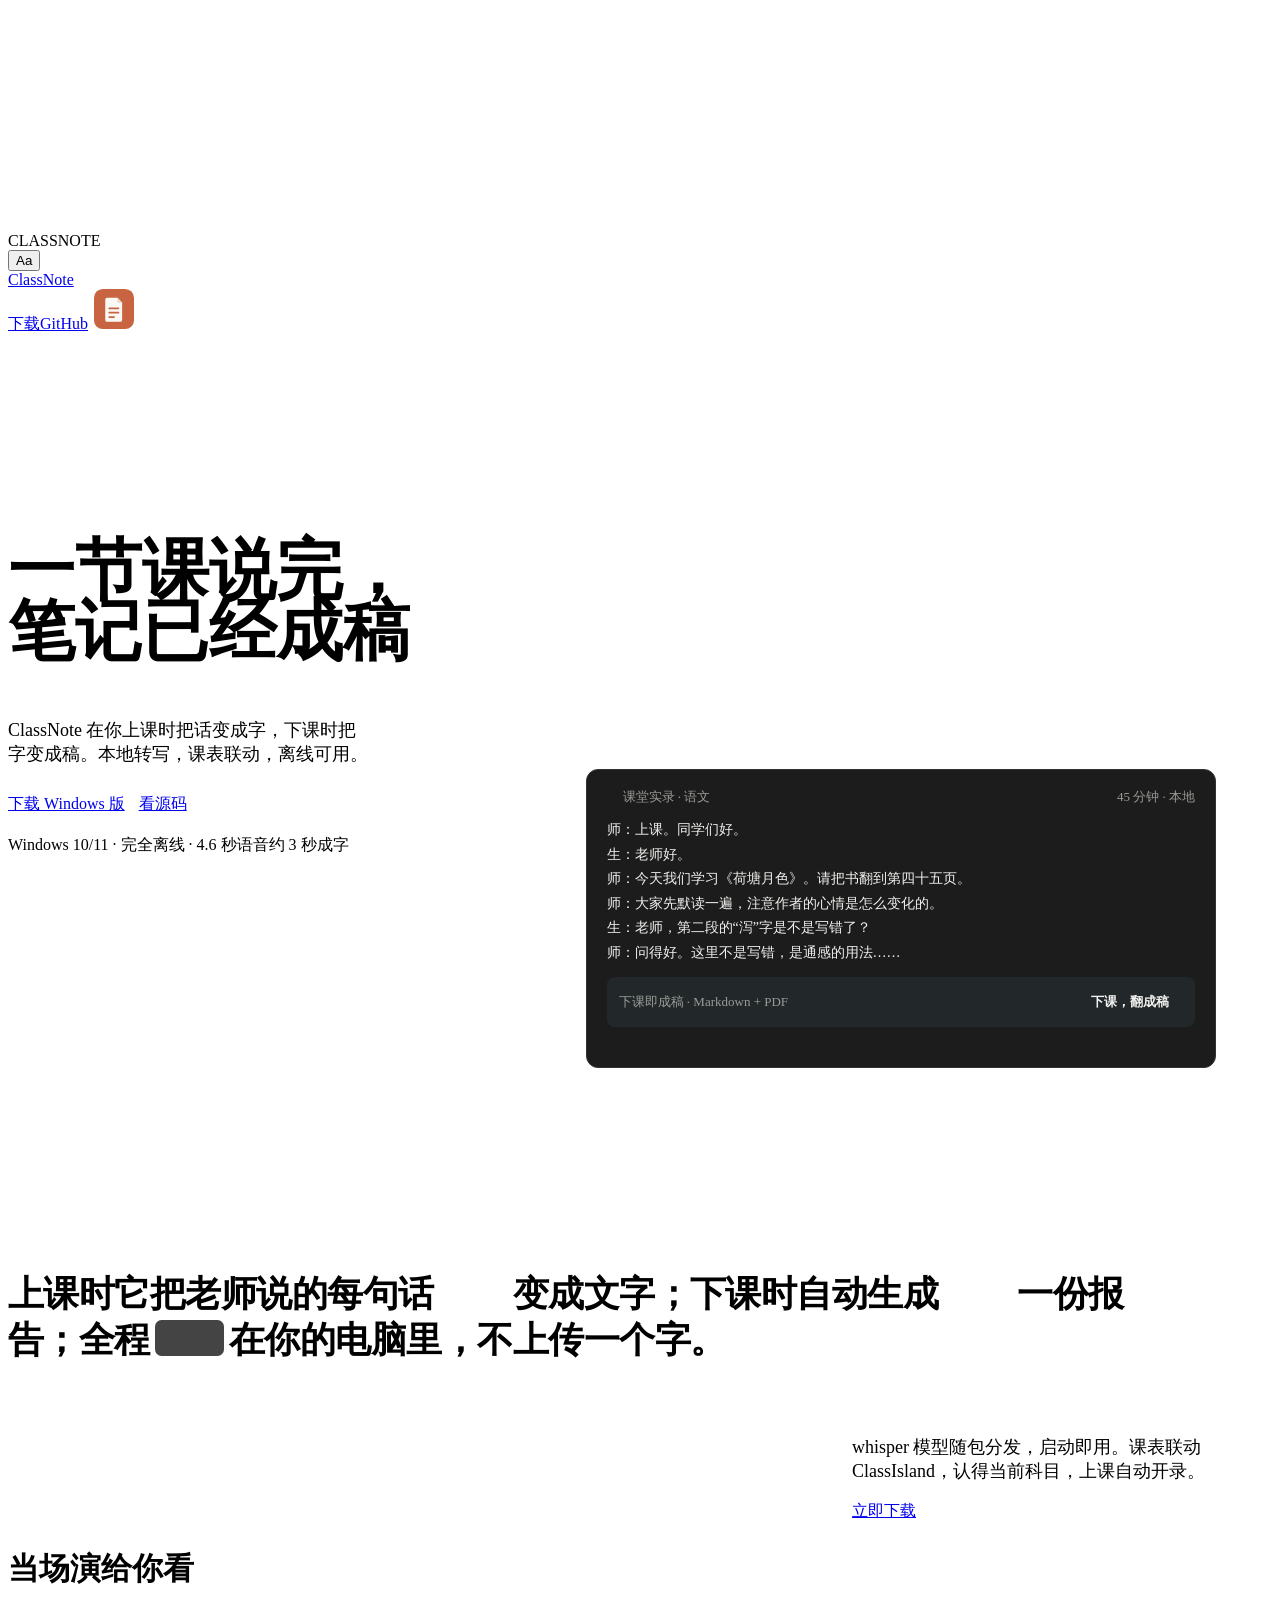
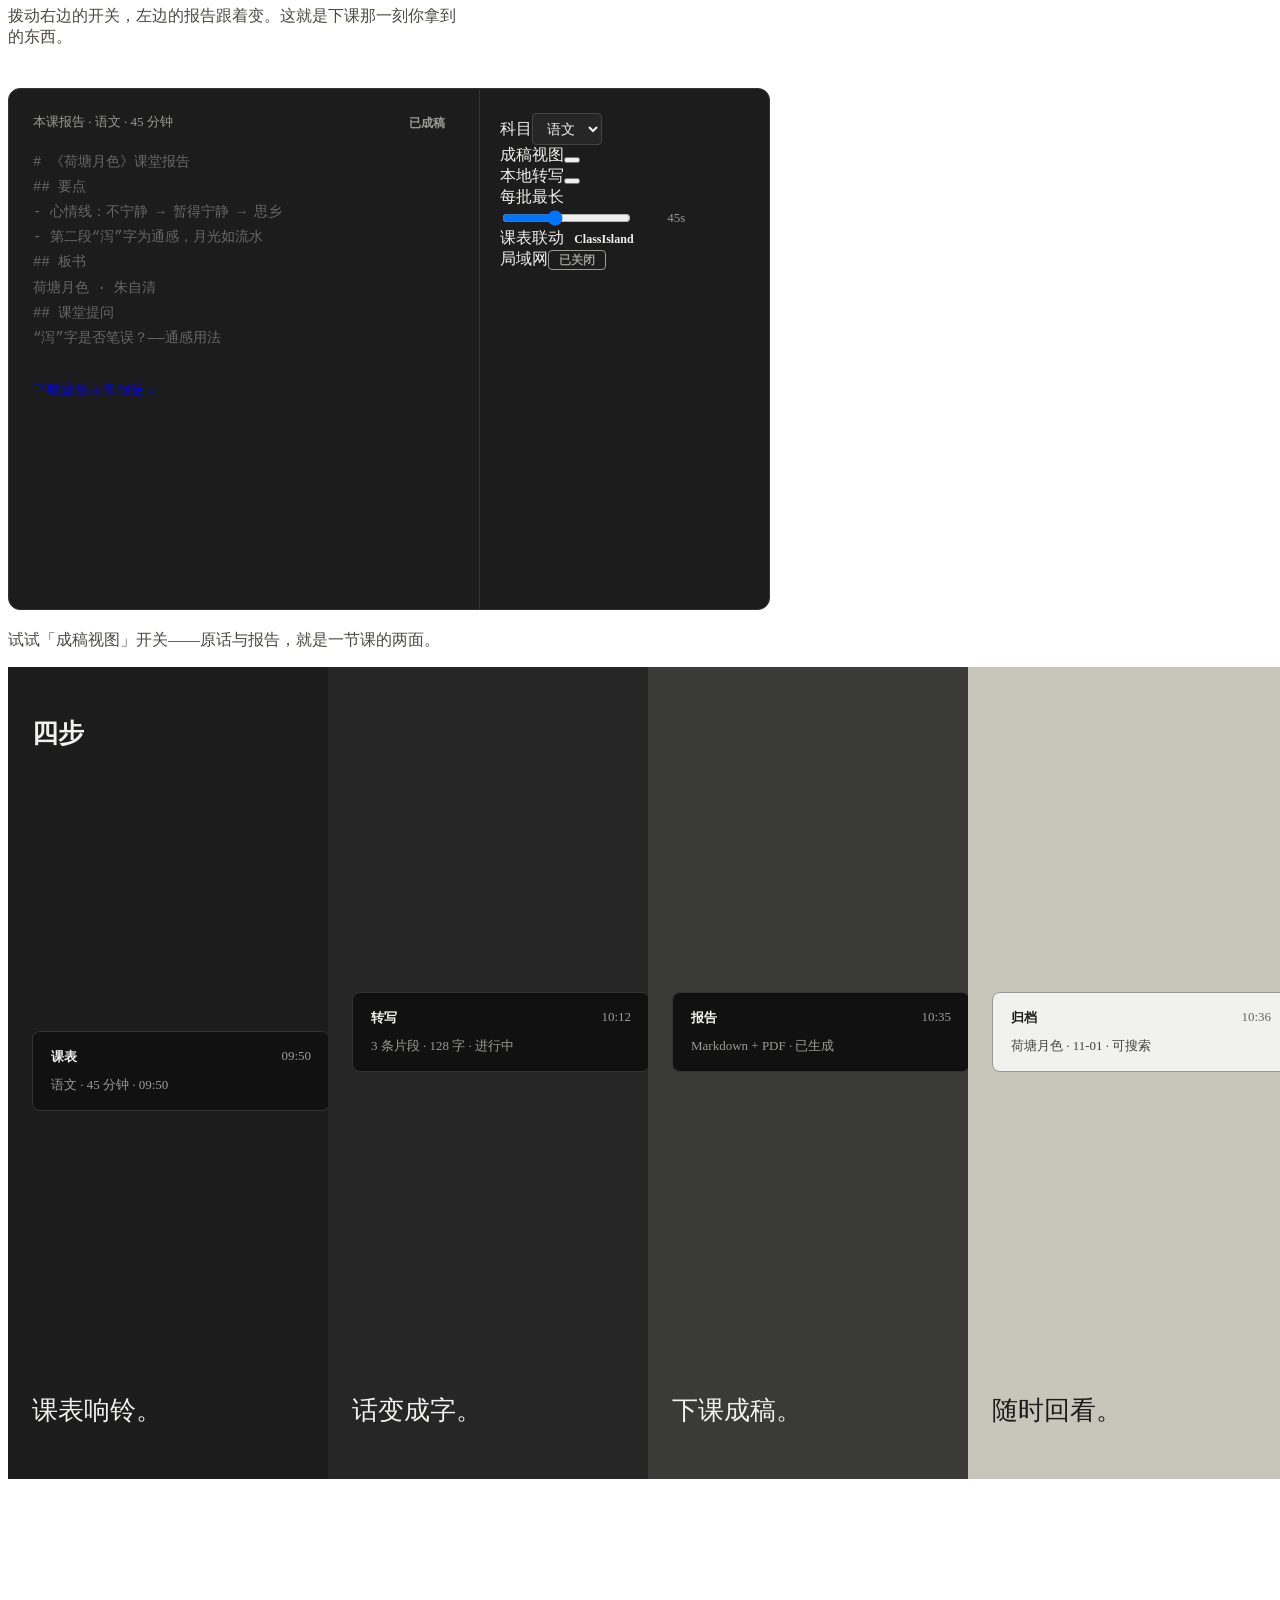
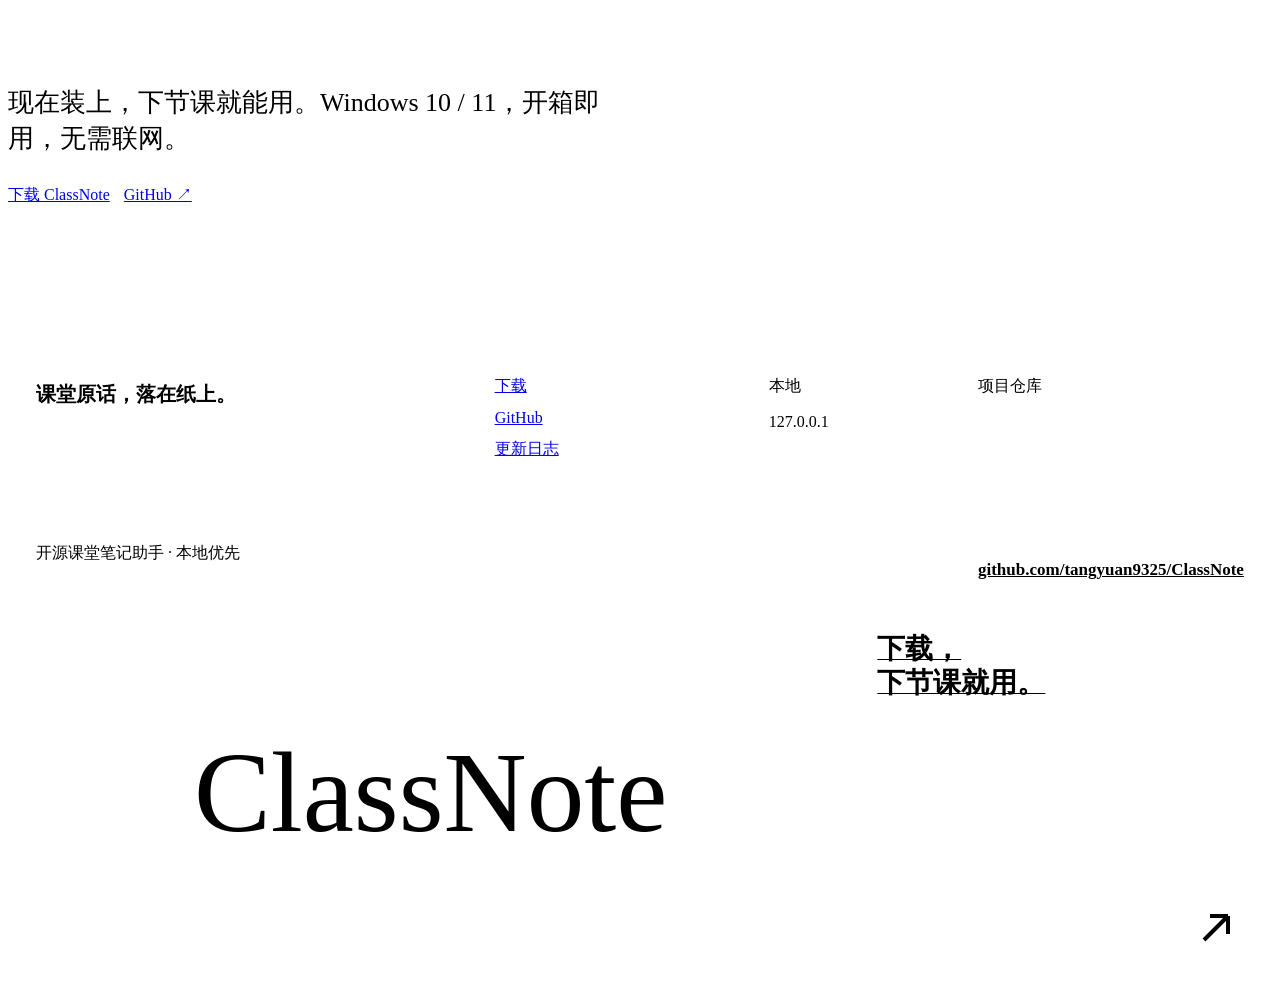
==== commit a70e4b39: "deploy: Class Note website 2026-11-01 16:47" ====
--- a/index.html
+++ b/index.html
@@ -1,4 +1,4 @@
-<!DOCTYPE html><html lang="zh-CN"><head><meta charSet="utf-8"/><meta name="viewport" content="width=device-width, initial-scale=1"/><link rel="stylesheet" href="/ClassNote/_next/static/css/b25498b6ba377d63.css" data-precedence="next"/><link rel="preload" as="script" fetchPriority="low" href="/ClassNote/_next/static/chunks/webpack-6730702879eddf31.js"/><script src="/ClassNote/_next/static/chunks/fd9d1056-13baa9b2029d31fe.js" async=""></script><script src="/ClassNote/_next/static/chunks/117-49f9b0469bcb50dc.js" async=""></script><script src="/ClassNote/_next/static/chunks/main-app-6c9293a93a5e999d.js" async=""></script><script src="/ClassNote/_next/static/chunks/648-1a6a87f4213bec1f.js" async=""></script><script src="/ClassNote/_next/static/chunks/app/page-b8ed12ae7ce76c61.js" async=""></script><title>ClassNote — 一节课说完，笔记已经成稿</title><meta name="description" content="ClassNote 是离线课堂笔记助手：本地 whisper 转写，下课自动成稿，课表联动。课堂原话，落在纸上。"/><meta property="og:title" content="ClassNote"/><meta property="og:description" content="课堂原话，落在纸上。"/><meta property="og:type" content="website"/><meta name="twitter:card" content="summary"/><meta name="twitter:title" content="ClassNote"/><meta name="twitter:description" content="课堂原话，落在纸上。"/><script src="/ClassNote/_next/static/chunks/polyfills-42372ed130431b0a.js" noModule=""></script></head><body><main><div class="intro" aria-hidden="true"><div class="intro-curtain"></div><div class="intro-stage"><div class="intro-word"><span class="intro-char c1">笔</span><span class="intro-char c2">记</span></div></div><div class="intro-foot">CLASSNOTE · 课堂原话，落在纸上</div></div><button class="theme-toggle" aria-expanded="false" aria-label="外观设置">Aa</button><nav class="topbar" aria-label="主导航"><a class="wordmark" href="/ClassNote/">ClassNote</a><div class="topbar-links"><a class="link" href="/ClassNote/download/">下载</a><a href="https://github.com/tangyuan9325/ClassNote" target="_blank" rel="noreferrer" class="link">GitHub</a></div></nav><section aria-label="ClassNote 是什么" style="position:relative;min-height:100svh;overflow:hidden"><div style="padding-top:150px;padding-left:var(--margin);max-width:640px;position:relative;z-index:2"><h1 class="display" style="font-size:clamp(52px, 5.2vw, 80px);line-height:0.92">一节课说完，<br/>笔记已经成稿</h1><p style="margin-top:24px;max-width:40ch;font-size:18px;color:var(--muted)">ClassNote 在你上课时把话变成字，下课时把字变成稿。本地转写，课表联动，离线可用。</p><div style="margin-top:28px;display:flex;gap:14px;flex-wrap:wrap"><a class="btn" href="/ClassNote/download/">下载 Windows 版</a><a href="https://github.com/tangyuan9325/ClassNote" target="_blank" rel="noreferrer" class="btn btn--ghost">看源码</a></div><p class="small" style="margin-top:20px;color:var(--muted)">Windows 10/11 · 完全离线<!-- --> · 4.6 秒语音约 3 秒成字</p></div><div style="position:absolute;right:0;bottom:0;width:min(58vw, 860px);height:58svh;background:var(--stage);color:var(--stage-ink);clip-path:polygon(72px 0, 100% 0, 100% 100%, 0 100%, 0 72px)"><div style="padding:56px;padding-bottom:0"><div data-ui="true" style="max-width:620px;background:#1c1c1c;color:#f1f1ef;border:1px solid #333;border-radius:12px;padding:18px 20px 40px"><div style="display:flex;justify-content:space-between;font-size:13px;color:#9a9b96;margin-bottom:12px"><span style="display:flex;align-items:center;gap:8px"><span style="width:8px;height:8px;border-radius:50%;background:var(--accent)"></span>课堂实录 · <!-- -->语文</span><span>45<!-- --> 分钟 · 本地</span></div><div style="font-size:14px;line-height:1.75;white-space:pre-wrap;word-break:break-word;max-height:220px;overflow:hidden;opacity:1;transition:opacity .5s">师：上课。同学们好。
+<!DOCTYPE html><html lang="zh-CN"><head><meta charSet="utf-8"/><meta name="viewport" content="width=device-width, initial-scale=1"/><link rel="stylesheet" href="/ClassNote/_next/static/css/7e7907372194f081.css" data-precedence="next"/><link rel="preload" as="script" fetchPriority="low" href="/ClassNote/_next/static/chunks/webpack-6730702879eddf31.js"/><script src="/ClassNote/_next/static/chunks/fd9d1056-13baa9b2029d31fe.js" async=""></script><script src="/ClassNote/_next/static/chunks/117-49f9b0469bcb50dc.js" async=""></script><script src="/ClassNote/_next/static/chunks/main-app-6c9293a93a5e999d.js" async=""></script><script src="/ClassNote/_next/static/chunks/648-1a6a87f4213bec1f.js" async=""></script><script src="/ClassNote/_next/static/chunks/app/page-f51802ae703d2b92.js" async=""></script><title>ClassNote — 一节课说完，笔记已经成稿</title><meta name="description" content="ClassNote 是离线课堂笔记助手：本地 whisper 转写，下课自动成稿，课表联动。课堂原话，落在纸上。"/><meta property="og:title" content="ClassNote"/><meta property="og:description" content="课堂原话，落在纸上。"/><meta property="og:type" content="website"/><meta name="twitter:card" content="summary"/><meta name="twitter:title" content="ClassNote"/><meta name="twitter:description" content="课堂原话，落在纸上。"/><script src="/ClassNote/_next/static/chunks/polyfills-42372ed130431b0a.js" noModule=""></script></head><body><main><div class="intro" aria-hidden="true"><div class="intro-curtain"></div><div class="intro-center"><div class="intro-fly"><svg width="220" height="220" viewBox="0 0 256 256" fill="none" aria-hidden="true"><path class="intro-stroke s1" style="--len:760" d="M84 56h66l30 30v112a12 12 0 0 1-12 12H84a12 12 0 0 1-12-12V68a12 12 0 0 1 12-12z" stroke="#fff" stroke-width="8" stroke-linejoin="round" stroke-dasharray="760" stroke-dashoffset="760"></path><path class="intro-stroke s2" style="--len:80" d="M150 56v24a8 8 0 0 0 8 8h22" stroke="#fff" stroke-width="8" stroke-linecap="round" stroke-dasharray="80" stroke-dashoffset="80"></path><path class="intro-stroke s3" style="--len:70" d="M92 123.5h70" stroke="#fff" stroke-width="8" stroke-linecap="round" stroke-dasharray="70" stroke-dashoffset="70"></path><path class="intro-stroke s4" style="--len:70" d="M92 151.5h70" stroke="#fff" stroke-width="8" stroke-linecap="round" stroke-dasharray="70" stroke-dashoffset="70"></path><path class="intro-stroke s5" style="--len:42" d="M92 179.5h42" stroke="#fff" stroke-width="8" stroke-linecap="round" stroke-dasharray="42" stroke-dashoffset="42"></path></svg></div></div><div class="intro-foot">CLASSNOTE</div></div><button class="theme-toggle" aria-expanded="false" aria-label="外观设置">Aa</button><nav class="topbar" aria-label="主导航"><a class="wordmark" href="/ClassNote/">ClassNote</a><div class="topbar-links"><a class="link" href="/ClassNote/download/">下载</a><a href="https://github.com/tangyuan9325/ClassNote" target="_blank" rel="noreferrer" class="link">GitHub</a><span class="land-logo" style="display:inline-flex;margin-left:6px"><svg width="40" height="40" viewBox="0 0 256 256" fill="none" aria-hidden="true"><rect width="256" height="256" rx="56.32" fill="#C96442"></rect><path d="M84 56h66l30 30v112a12 12 0 0 1-12 12H84a12 12 0 0 1-12-12V68a12 12 0 0 1 12-12z" fill="#FAF8F4"></path><path d="M150 56v24a8 8 0 0 0 8 8h22L150 56z" fill="#E4D9CC"></path><rect x="92" y="118" width="70" height="11" rx="5.5" fill="#C96442"></rect><rect x="92" y="146" width="70" height="11" rx="5.5" fill="#C96442"></rect><rect x="92" y="174" width="42" height="11" rx="5.5" fill="#C96442"></rect></svg></span></div></nav><section aria-label="ClassNote 是什么" style="position:relative;min-height:100svh;overflow:hidden"><div class="stag stag-1" style="padding-top:150px;padding-left:var(--margin);max-width:640px;position:relative;z-index:2"><h1 class="display" style="font-size:clamp(52px, 5.2vw, 80px);line-height:0.92">一节课说完，<br/>笔记已经成稿</h1><p style="margin-top:24px;max-width:40ch;font-size:18px;color:var(--muted)">ClassNote 在你上课时把话变成字，下课时把字变成稿。本地转写，课表联动，离线可用。</p><div class="stag stag-2" style="margin-top:28px;display:flex;gap:14px;flex-wrap:wrap"><a class="btn" href="/ClassNote/download/">下载 Windows 版</a><a href="https://github.com/tangyuan9325/ClassNote" target="_blank" rel="noreferrer" class="btn btn--ghost">看源码</a></div><p class="small stag stag-3" style="margin-top:20px;color:var(--muted)">Windows 10/11 · 完全离线<!-- --> · 4.6 秒语音约 3 秒成字</p></div><div class="stag stag-4" style="position:absolute;right:0;bottom:0;width:min(58vw, 860px);height:58svh;background:var(--stage);color:var(--stage-ink);clip-path:polygon(72px 0, 100% 0, 100% 100%, 0 100%, 0 72px)"><div style="padding:56px;padding-bottom:0"><div data-ui="true" style="max-width:620px;background:#1c1c1c;color:#f1f1ef;border:1px solid #333;border-radius:12px;padding:18px 20px 40px"><div style="display:flex;justify-content:space-between;font-size:13px;color:#9a9b96;margin-bottom:12px"><span style="display:flex;align-items:center;gap:8px"><span style="width:8px;height:8px;border-radius:50%;background:var(--accent)"></span>课堂实录 · <!-- -->语文</span><span>45<!-- --> 分钟 · 本地</span></div><div style="font-size:14px;line-height:1.75;white-space:pre-wrap;word-break:break-word;max-height:220px;overflow:hidden;opacity:1;transition:opacity .5s">师：上课。同学们好。
 生：老师好。
 师：今天我们学习《荷塘月色》。请把书翻到第四十五页。
 师：大家先默读一遍，注意作者的心情是怎么变化的。
@@ -10,4 +10,4 @@
 ## 板书
 荷塘月色 · 朱自清
 ## 课堂提问
-“泻”字是否笔误？——通感用法</pre><a href="#download" class="link" style="font-size:14px;margin-top:16px;display:inline-block">下载这份示例报告 ↓</a></div><div style="padding:24px 20px"><div class="frag-row"><span>科目</span><select data-ui="true" style="background:#262626;color:#f1f1ef;border:1px solid #444;border-radius:4px;padding:6px 10px;font-size:14px"><option selected="">语文</option><option>数学</option><option>英语</option><option>物理</option></select></div><div class="frag-row"><span>成稿视图</span><button type="button" class="toggle" aria-pressed="false" aria-label="切换成稿视图"></button></div><div class="frag-row"><span>本地转写</span><button type="button" class="toggle" aria-pressed="true" aria-label="本地转写"></button></div><div class="frag-row"><span>每批最长</span><span style="display:flex;align-items:center;gap:10px"><input type="range" min="15" max="90" step="5" class="slider" aria-label="每批最长秒数" value="45"/><span style="font-size:13px;color:#9a9b96;width:42px;text-align:right">45<!-- -->s</span></span></div><div class="frag-row"><span>课表联动</span><span style="background:var(--accent);color:var(--accent-ink);border-radius:4px;padding:2px 10px;font-size:12px;font-weight:600">ClassIsland</span></div><div class="frag-row"><span>局域网</span><span style="border:1px solid #9a9b96;color:#9a9b96;border-radius:4px;padding:2px 10px;font-size:12px;font-weight:600">已关闭</span></div></div></div><p class="small" style="margin-top:20px;color:#4a4842">试试「成稿视图」开关——原话与报告，就是一节课的两面。</p></section><section aria-label="怎么用" style="display:grid;grid-template-columns:repeat(4, 25vw);min-height:84svh"><div class="rise" style="background:#1c1c1c;color:#f1f1ef;padding:28px 24px;display:flex;flex-direction:column;justify-content:space-between;min-height:84svh"><h2 class="display" style="font-size:clamp(22px, 2vw, 32px)">四步</h2><div data-ui="true" style="width:260px;max-width:100%;margin:0 auto;background:#111;color:#f1f1ef;border:1px solid #333;border-radius:8px;padding:16px 18px;font-size:13px;transition:transform .15s"><div style="display:flex;justify-content:space-between;margin-bottom:10px"><span style="font-weight:600">课表</span><span style="color:#9a9b96">09:50</span></div><div style="color:#9a9b96">语文 · 45 分钟 · 09:50</div></div><p class="display" style="font-size:clamp(22px, 2vw, 32px);line-height:1.15">课表响铃。</p></div><div class="rise" style="background:#262626;color:#f1f1ef;padding:28px 24px;display:flex;flex-direction:column;justify-content:space-between;min-height:84svh"><div></div><div data-ui="true" style="width:260px;max-width:100%;margin:0 auto;background:#111;color:#f1f1ef;border:1px solid #333;border-radius:8px;padding:16px 18px;font-size:13px;transition:transform .15s"><div style="display:flex;justify-content:space-between;margin-bottom:10px"><span style="font-weight:600">转写</span><span style="color:#9a9b96">10:12</span></div><div style="color:#9a9b96">3 条片段 · 128 字 · 进行中</div></div><p class="display" style="font-size:clamp(22px, 2vw, 32px);line-height:1.15">话变成字。</p></div><div class="rise" style="background:#3a3a38;color:#f1f1ef;padding:28px 24px;display:flex;flex-direction:column;justify-content:space-between;min-height:84svh"><div></div><div data-ui="true" style="width:260px;max-width:100%;margin:0 auto;background:#111;color:#f1f1ef;border:1px solid #333;border-radius:8px;padding:16px 18px;font-size:13px;transition:transform .15s"><div style="display:flex;justify-content:space-between;margin-bottom:10px"><span style="font-weight:600">报告</span><span style="color:#9a9b96">10:35</span></div><div style="color:#9a9b96">Markdown + PDF · 已生成</div></div><p class="display" style="font-size:clamp(22px, 2vw, 32px);line-height:1.15">下课成稿。</p></div><div class="rise" style="background:#c8c5ba;color:#1c1c1c;padding:28px 24px;display:flex;flex-direction:column;justify-content:space-between;min-height:84svh"><div></div><div data-ui="true" style="width:260px;max-width:100%;margin:0 auto;background:#f1f1ef;color:#1c1c1c;border:1px solid #999;border-radius:8px;padding:16px 18px;font-size:13px;transition:transform .15s"><div style="display:flex;justify-content:space-between;margin-bottom:10px"><span style="font-weight:600">归档</span><span style="color:#666">10:36</span></div><div style="color:#444">荷塘月色 · 11-01 · 可搜索</div></div><p class="display" style="font-size:clamp(22px, 2vw, 32px);line-height:1.15">随时回看。</p></div></section><section id="download" class="sec" aria-label="开始用"><div style="padding-top:20svh;padding-bottom:14svh;max-width:640px"><p class="lead" style="font-size:26px;line-height:1.4">现在装上，下节课就能用。Windows 10 / 11，开箱即用，无需联网。</p><div style="margin-top:28px;display:flex;gap:14px;flex-wrap:wrap"><a class="btn" href="/ClassNote/download/">下载 ClassNote</a><a href="https://github.com/tangyuan9325/ClassNote" target="_blank" rel="noreferrer" class="btn btn--ghost">GitHub ↗</a></div></div></section><footer aria-label="页脚" style="display:grid;grid-template-columns:repeat(12, 1fr);gap:8px;padding:8px"><div style="grid-column:span 4;background:var(--surface);border-radius:8px;padding:20px;min-height:220px;display:flex;flex-direction:column;justify-content:space-between"><p style="font-size:20px;font-weight:600;line-height:1.4">课堂原话，落在纸上。</p><p class="small" style="color:var(--muted)">开源课堂笔记助手 · 本地优先</p></div><nav style="grid-column:span 3;background:var(--surface);border-radius:8px;padding:20px;min-height:220px" aria-label="页脚导航"><ul style="list-style:none;display:grid;gap:12px;font-size:16px"><li><a class="link" href="/ClassNote/download/">下载</a></li><li><a href="https://github.com/tangyuan9325/ClassNote" target="_blank" rel="noreferrer" class="link">GitHub</a></li><li><a href="https://github.com/tangyuan9325/ClassNote/releases" target="_blank" rel="noreferrer" class="link">更新日志</a></li></ul></nav><div style="grid-column:span 2;background:var(--surface);border-radius:8px;padding:20px;min-height:220px"><p class="small" style="color:var(--muted)">本地</p><p style="font-size:16px;margin-top:8px">127.0.0.1</p></div><div style="grid-column:span 3;background:var(--surface);border-radius:8px;padding:20px;min-height:220px;display:flex;flex-direction:column;justify-content:space-between"><p class="small" style="color:var(--muted)">项目仓库</p><a href="https://github.com/tangyuan9325/ClassNote" target="_blank" rel="noreferrer" style="font-size:17px;font-weight:600;word-break:break-all;color:var(--accent)">github.com/tangyuan9325/ClassNote</a></div><div style="grid-column:span 8;background:var(--ink);color:var(--bg);border-radius:8px;min-height:320px;display:flex;align-items:center;justify-content:center"><span class="display" style="font-size:clamp(48px, 9vw, 120px)">ClassNote</span></div><a style="grid-column:span 4;background:var(--accent);color:var(--accent-ink);border-radius:8px;min-height:320px;padding:24px;position:relative;display:block" href="/ClassNote/download/"><span style="font-size:28px;font-weight:700;line-height:1.2">下载，<br/>下节课就用。</span><svg width="48" height="48" viewBox="0 0 48 48" fill="none" style="position:absolute;right:24px;bottom:24px" aria-hidden="true"><path d="M12 36L36 12M36 12H18M36 12V30" stroke="currentColor" stroke-width="4"></path></svg></a></footer></main><script src="/ClassNote/_next/static/chunks/webpack-6730702879eddf31.js" async=""></script><script>(self.__next_f=self.__next_f||[]).push([0]);self.__next_f.push([2,null])</script><script>self.__next_f.push([1,"1:HL[\"/ClassNote/_next/static/css/b25498b6ba377d63.css\",\"style\"]\n"])</script><script>self.__next_f.push([1,"2:I[2846,[],\"\"]\n4:I[9107,[],\"ClientPageRoot\"]\n5:I[6117,[\"648\",\"static/chunks/648-1a6a87f4213bec1f.js\",\"931\",\"static/chunks/app/page-b8ed12ae7ce76c61.js\"],\"default\",1]\n6:I[4707,[],\"\"]\n7:I[6423,[],\"\"]\n9:I[1060,[],\"\"]\na:[]\n0:[\"$\",\"$L2\",null,{\"buildId\":\"P2TFN6_6tRnoy3CZqc5zR\",\"assetPrefix\":\"/ClassNote\",\"urlParts\":[\"\",\"\"],\"initialTree\":[\"\",{\"children\":[\"__PAGE__\",{}]},\"$undefined\",\"$undefined\",true],\"initialSeedData\":[\"\",{\"children\":[\"__PAGE__\",{},[[\"$L3\",[\"$\",\"$L4\",null,{\"props\":{\"params\":{},\"searchParams\":{}},\"Component\":\"$5\"}],null],null],null]},[[[[\"$\",\"link\",\"0\",{\"rel\":\"stylesheet\",\"href\":\"/ClassNote/_next/static/css/b25498b6ba377d63.css\",\"precedence\":\"next\",\"crossOrigin\":\"$undefined\"}]],[\"$\",\"html\",null,{\"lang\":\"zh-CN\",\"children\":[\"$\",\"body\",null,{\"children\":[\"$\",\"$L6\",null,{\"parallelRouterKey\":\"children\",\"segmentPath\":[\"children\"],\"error\":\"$undefined\",\"errorStyles\":\"$undefined\",\"errorScripts\":\"$undefined\",\"template\":[\"$\",\"$L7\",null,{}],\"templateStyles\":\"$undefined\",\"templateScripts\":\"$undefined\",\"notFound\":[[\"$\",\"title\",null,{\"children\":\"404: This page could not be found.\"}],[\"$\",\"div\",null,{\"style\":{\"fontFamily\":\"system-ui,\\\"Segoe UI\\\",Roboto,Helvetica,Arial,sans-serif,\\\"Apple Color Emoji\\\",\\\"Segoe UI Emoji\\\"\",\"height\":\"100vh\",\"textAlign\":\"center\",\"display\":\"flex\",\"flexDirection\":\"column\",\"alignItems\":\"center\",\"justifyContent\":\"center\"},\"children\":[\"$\",\"div\",null,{\"children\":[[\"$\",\"style\",null,{\"dangerouslySetInnerHTML\":{\"__html\":\"body{color:#000;background:#fff;margin:0}.next-error-h1{border-right:1px solid rgba(0,0,0,.3)}@media (prefers-color-scheme:dark){body{color:#fff;background:#000}.next-error-h1{border-right:1px solid rgba(255,255,255,.3)}}\"}}],[\"$\",\"h1\",null,{\"className\":\"next-error-h1\",\"style\":{\"display\":\"inline-block\",\"margin\":\"0 20px 0 0\",\"padding\":\"0 23px 0 0\",\"fontSize\":24,\"fontWeight\":500,\"verticalAlign\":\"top\",\"lineHeight\":\"49px\"},\"children\":\"404\"}],[\"$\",\"div\",null,{\"style\":{\"display\":\"inline-block\"},\"children\":[\"$\",\"h2\",null,{\"style\":{\"fontSize\":14,\"fontWeight\":400,\"lineHeight\":\"49px\",\"margin\":"])</script><script>self.__next_f.push([1,"0},\"children\":\"This page could not be found.\"}]}]]}]}]],\"notFoundStyles\":[]}]}]}]],null],null],\"couldBeIntercepted\":false,\"initialHead\":[null,\"$L8\"],\"globalErrorComponent\":\"$9\",\"missingSlots\":\"$Wa\"}]\n"])</script><script>self.__next_f.push([1,"8:[[\"$\",\"meta\",\"0\",{\"name\":\"viewport\",\"content\":\"width=device-width, initial-scale=1\"}],[\"$\",\"meta\",\"1\",{\"charSet\":\"utf-8\"}],[\"$\",\"title\",\"2\",{\"children\":\"ClassNote — 一节课说完，笔记已经成稿\"}],[\"$\",\"meta\",\"3\",{\"name\":\"description\",\"content\":\"ClassNote 是离线课堂笔记助手：本地 whisper 转写，下课自动成稿，课表联动。课堂原话，落在纸上。\"}],[\"$\",\"meta\",\"4\",{\"property\":\"og:title\",\"content\":\"ClassNote\"}],[\"$\",\"meta\",\"5\",{\"property\":\"og:description\",\"content\":\"课堂原话，落在纸上。\"}],[\"$\",\"meta\",\"6\",{\"property\":\"og:type\",\"content\":\"website\"}],[\"$\",\"meta\",\"7\",{\"name\":\"twitter:card\",\"content\":\"summary\"}],[\"$\",\"meta\",\"8\",{\"name\":\"twitter:title\",\"content\":\"ClassNote\"}],[\"$\",\"meta\",\"9\",{\"name\":\"twitter:description\",\"content\":\"课堂原话，落在纸上。\"}]]\n3:null\n"])</script></body></html>+“泻”字是否笔误？——通感用法</pre><a href="#download" class="link" style="font-size:14px;margin-top:16px;display:inline-block">下载这份示例报告 ↓</a></div><div style="padding:24px 20px"><div class="frag-row"><span>科目</span><select data-ui="true" style="background:#262626;color:#f1f1ef;border:1px solid #444;border-radius:4px;padding:6px 10px;font-size:14px"><option selected="">语文</option><option>数学</option><option>英语</option><option>物理</option></select></div><div class="frag-row"><span>成稿视图</span><button type="button" class="toggle" aria-pressed="false" aria-label="切换成稿视图"></button></div><div class="frag-row"><span>本地转写</span><button type="button" class="toggle" aria-pressed="true" aria-label="本地转写"></button></div><div class="frag-row"><span>每批最长</span><span style="display:flex;align-items:center;gap:10px"><input type="range" min="15" max="90" step="5" class="slider" aria-label="每批最长秒数" value="45"/><span style="font-size:13px;color:#9a9b96;width:42px;text-align:right">45<!-- -->s</span></span></div><div class="frag-row"><span>课表联动</span><span style="background:var(--accent);color:var(--accent-ink);border-radius:4px;padding:2px 10px;font-size:12px;font-weight:600">ClassIsland</span></div><div class="frag-row"><span>局域网</span><span style="border:1px solid #9a9b96;color:#9a9b96;border-radius:4px;padding:2px 10px;font-size:12px;font-weight:600">已关闭</span></div></div></div><p class="small" style="margin-top:20px;color:#4a4842">试试「成稿视图」开关——原话与报告，就是一节课的两面。</p></section><section aria-label="怎么用" style="display:grid;grid-template-columns:repeat(4, 25vw);min-height:84svh"><div class="rise" style="background:#1c1c1c;color:#f1f1ef;padding:28px 24px;display:flex;flex-direction:column;justify-content:space-between;min-height:84svh"><h2 class="display" style="font-size:clamp(22px, 2vw, 32px)">四步</h2><div data-ui="true" style="width:260px;max-width:100%;margin:0 auto;background:#111;color:#f1f1ef;border:1px solid #333;border-radius:8px;padding:16px 18px;font-size:13px;transition:transform .15s"><div style="display:flex;justify-content:space-between;margin-bottom:10px"><span style="font-weight:600">课表</span><span style="color:#9a9b96">09:50</span></div><div style="color:#9a9b96">语文 · 45 分钟 · 09:50</div></div><p class="display" style="font-size:clamp(22px, 2vw, 32px);line-height:1.15">课表响铃。</p></div><div class="rise" style="background:#262626;color:#f1f1ef;padding:28px 24px;display:flex;flex-direction:column;justify-content:space-between;min-height:84svh"><div></div><div data-ui="true" style="width:260px;max-width:100%;margin:0 auto;background:#111;color:#f1f1ef;border:1px solid #333;border-radius:8px;padding:16px 18px;font-size:13px;transition:transform .15s"><div style="display:flex;justify-content:space-between;margin-bottom:10px"><span style="font-weight:600">转写</span><span style="color:#9a9b96">10:12</span></div><div style="color:#9a9b96">3 条片段 · 128 字 · 进行中</div></div><p class="display" style="font-size:clamp(22px, 2vw, 32px);line-height:1.15">话变成字。</p></div><div class="rise" style="background:#3a3a38;color:#f1f1ef;padding:28px 24px;display:flex;flex-direction:column;justify-content:space-between;min-height:84svh"><div></div><div data-ui="true" style="width:260px;max-width:100%;margin:0 auto;background:#111;color:#f1f1ef;border:1px solid #333;border-radius:8px;padding:16px 18px;font-size:13px;transition:transform .15s"><div style="display:flex;justify-content:space-between;margin-bottom:10px"><span style="font-weight:600">报告</span><span style="color:#9a9b96">10:35</span></div><div style="color:#9a9b96">Markdown + PDF · 已生成</div></div><p class="display" style="font-size:clamp(22px, 2vw, 32px);line-height:1.15">下课成稿。</p></div><div class="rise" style="background:#c8c5ba;color:#1c1c1c;padding:28px 24px;display:flex;flex-direction:column;justify-content:space-between;min-height:84svh"><div></div><div data-ui="true" style="width:260px;max-width:100%;margin:0 auto;background:#f1f1ef;color:#1c1c1c;border:1px solid #999;border-radius:8px;padding:16px 18px;font-size:13px;transition:transform .15s"><div style="display:flex;justify-content:space-between;margin-bottom:10px"><span style="font-weight:600">归档</span><span style="color:#666">10:36</span></div><div style="color:#444">荷塘月色 · 11-01 · 可搜索</div></div><p class="display" style="font-size:clamp(22px, 2vw, 32px);line-height:1.15">随时回看。</p></div></section><section id="download" class="sec" aria-label="开始用"><div style="padding-top:20svh;padding-bottom:14svh;max-width:640px"><p class="lead" style="font-size:26px;line-height:1.4">现在装上，下节课就能用。Windows 10 / 11，开箱即用，无需联网。</p><div class="stag stag-2" style="margin-top:28px;display:flex;gap:14px;flex-wrap:wrap"><a class="btn" href="/ClassNote/download/">下载 ClassNote</a><a href="https://github.com/tangyuan9325/ClassNote" target="_blank" rel="noreferrer" class="btn btn--ghost">GitHub ↗</a></div></div></section><footer aria-label="页脚" style="display:grid;grid-template-columns:repeat(12, 1fr);gap:8px;padding:8px"><div style="grid-column:span 4;background:var(--surface);border-radius:8px;padding:20px;min-height:220px;display:flex;flex-direction:column;justify-content:space-between"><p style="font-size:20px;font-weight:600;line-height:1.4">课堂原话，落在纸上。</p><p class="small" style="color:var(--muted)">开源课堂笔记助手 · 本地优先</p></div><nav style="grid-column:span 3;background:var(--surface);border-radius:8px;padding:20px;min-height:220px" aria-label="页脚导航"><ul style="list-style:none;display:grid;gap:12px;font-size:16px"><li><a class="link" href="/ClassNote/download/">下载</a></li><li><a href="https://github.com/tangyuan9325/ClassNote" target="_blank" rel="noreferrer" class="link">GitHub</a></li><li><a href="https://github.com/tangyuan9325/ClassNote/releases" target="_blank" rel="noreferrer" class="link">更新日志</a></li></ul></nav><div style="grid-column:span 2;background:var(--surface);border-radius:8px;padding:20px;min-height:220px"><p class="small" style="color:var(--muted)">本地</p><p style="font-size:16px;margin-top:8px">127.0.0.1</p></div><div style="grid-column:span 3;background:var(--surface);border-radius:8px;padding:20px;min-height:220px;display:flex;flex-direction:column;justify-content:space-between"><p class="small" style="color:var(--muted)">项目仓库</p><a href="https://github.com/tangyuan9325/ClassNote" target="_blank" rel="noreferrer" style="font-size:17px;font-weight:600;word-break:break-all;color:var(--accent)">github.com/tangyuan9325/ClassNote</a></div><div style="grid-column:span 8;background:var(--ink);color:var(--bg);border-radius:8px;min-height:320px;display:flex;align-items:center;justify-content:center"><span class="display" style="font-size:clamp(48px, 9vw, 120px)">ClassNote</span></div><a style="grid-column:span 4;background:var(--accent);color:var(--accent-ink);border-radius:8px;min-height:320px;padding:24px;position:relative;display:block" href="/ClassNote/download/"><span style="font-size:28px;font-weight:700;line-height:1.2">下载，<br/>下节课就用。</span><svg width="48" height="48" viewBox="0 0 48 48" fill="none" style="position:absolute;right:24px;bottom:24px" aria-hidden="true"><path d="M12 36L36 12M36 12H18M36 12V30" stroke="currentColor" stroke-width="4"></path></svg></a></footer></main><script src="/ClassNote/_next/static/chunks/webpack-6730702879eddf31.js" async=""></script><script>(self.__next_f=self.__next_f||[]).push([0]);self.__next_f.push([2,null])</script><script>self.__next_f.push([1,"1:HL[\"/ClassNote/_next/static/css/7e7907372194f081.css\",\"style\"]\n"])</script><script>self.__next_f.push([1,"2:I[2846,[],\"\"]\n4:I[9107,[],\"ClientPageRoot\"]\n5:I[6117,[\"648\",\"static/chunks/648-1a6a87f4213bec1f.js\",\"931\",\"static/chunks/app/page-f51802ae703d2b92.js\"],\"default\",1]\n6:I[4707,[],\"\"]\n7:I[6423,[],\"\"]\n9:I[1060,[],\"\"]\na:[]\n0:[\"$\",\"$L2\",null,{\"buildId\":\"_zRkKb6VgccK1nQtpbCP3\",\"assetPrefix\":\"/ClassNote\",\"urlParts\":[\"\",\"\"],\"initialTree\":[\"\",{\"children\":[\"__PAGE__\",{}]},\"$undefined\",\"$undefined\",true],\"initialSeedData\":[\"\",{\"children\":[\"__PAGE__\",{},[[\"$L3\",[\"$\",\"$L4\",null,{\"props\":{\"params\":{},\"searchParams\":{}},\"Component\":\"$5\"}],null],null],null]},[[[[\"$\",\"link\",\"0\",{\"rel\":\"stylesheet\",\"href\":\"/ClassNote/_next/static/css/7e7907372194f081.css\",\"precedence\":\"next\",\"crossOrigin\":\"$undefined\"}]],[\"$\",\"html\",null,{\"lang\":\"zh-CN\",\"children\":[\"$\",\"body\",null,{\"children\":[\"$\",\"$L6\",null,{\"parallelRouterKey\":\"children\",\"segmentPath\":[\"children\"],\"error\":\"$undefined\",\"errorStyles\":\"$undefined\",\"errorScripts\":\"$undefined\",\"template\":[\"$\",\"$L7\",null,{}],\"templateStyles\":\"$undefined\",\"templateScripts\":\"$undefined\",\"notFound\":[[\"$\",\"title\",null,{\"children\":\"404: This page could not be found.\"}],[\"$\",\"div\",null,{\"style\":{\"fontFamily\":\"system-ui,\\\"Segoe UI\\\",Roboto,Helvetica,Arial,sans-serif,\\\"Apple Color Emoji\\\",\\\"Segoe UI Emoji\\\"\",\"height\":\"100vh\",\"textAlign\":\"center\",\"display\":\"flex\",\"flexDirection\":\"column\",\"alignItems\":\"center\",\"justifyContent\":\"center\"},\"children\":[\"$\",\"div\",null,{\"children\":[[\"$\",\"style\",null,{\"dangerouslySetInnerHTML\":{\"__html\":\"body{color:#000;background:#fff;margin:0}.next-error-h1{border-right:1px solid rgba(0,0,0,.3)}@media (prefers-color-scheme:dark){body{color:#fff;background:#000}.next-error-h1{border-right:1px solid rgba(255,255,255,.3)}}\"}}],[\"$\",\"h1\",null,{\"className\":\"next-error-h1\",\"style\":{\"display\":\"inline-block\",\"margin\":\"0 20px 0 0\",\"padding\":\"0 23px 0 0\",\"fontSize\":24,\"fontWeight\":500,\"verticalAlign\":\"top\",\"lineHeight\":\"49px\"},\"children\":\"404\"}],[\"$\",\"div\",null,{\"style\":{\"display\":\"inline-block\"},\"children\":[\"$\",\"h2\",null,{\"style\":{\"fontSize\":14,\"fontWeight\":400,\"lineHeight\":\"49px\",\"margin\":"])</script><script>self.__next_f.push([1,"0},\"children\":\"This page could not be found.\"}]}]]}]}]],\"notFoundStyles\":[]}]}]}]],null],null],\"couldBeIntercepted\":false,\"initialHead\":[null,\"$L8\"],\"globalErrorComponent\":\"$9\",\"missingSlots\":\"$Wa\"}]\n"])</script><script>self.__next_f.push([1,"8:[[\"$\",\"meta\",\"0\",{\"name\":\"viewport\",\"content\":\"width=device-width, initial-scale=1\"}],[\"$\",\"meta\",\"1\",{\"charSet\":\"utf-8\"}],[\"$\",\"title\",\"2\",{\"children\":\"ClassNote — 一节课说完，笔记已经成稿\"}],[\"$\",\"meta\",\"3\",{\"name\":\"description\",\"content\":\"ClassNote 是离线课堂笔记助手：本地 whisper 转写，下课自动成稿，课表联动。课堂原话，落在纸上。\"}],[\"$\",\"meta\",\"4\",{\"property\":\"og:title\",\"content\":\"ClassNote\"}],[\"$\",\"meta\",\"5\",{\"property\":\"og:description\",\"content\":\"课堂原话，落在纸上。\"}],[\"$\",\"meta\",\"6\",{\"property\":\"og:type\",\"content\":\"website\"}],[\"$\",\"meta\",\"7\",{\"name\":\"twitter:card\",\"content\":\"summary\"}],[\"$\",\"meta\",\"8\",{\"name\":\"twitter:title\",\"content\":\"ClassNote\"}],[\"$\",\"meta\",\"9\",{\"name\":\"twitter:description\",\"content\":\"课堂原话，落在纸上。\"}]]\n3:null\n"])</script></body></html>
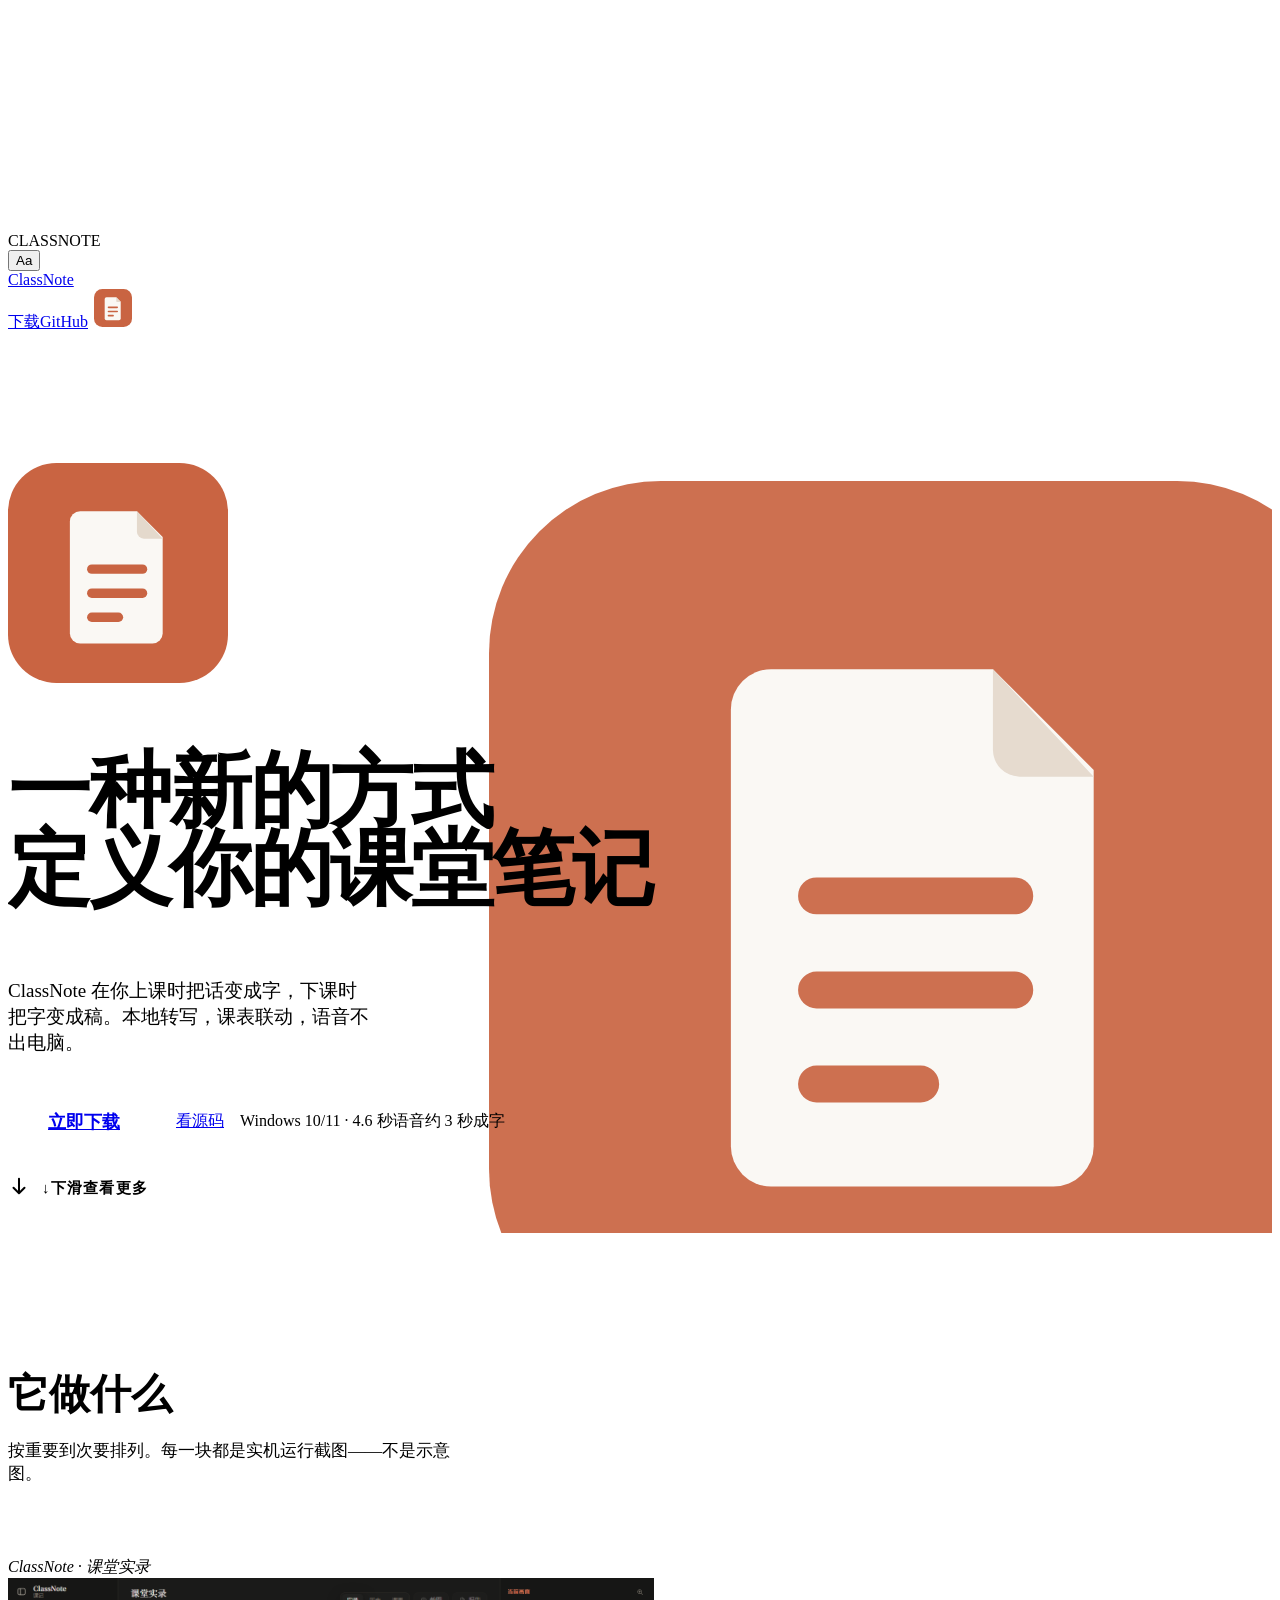
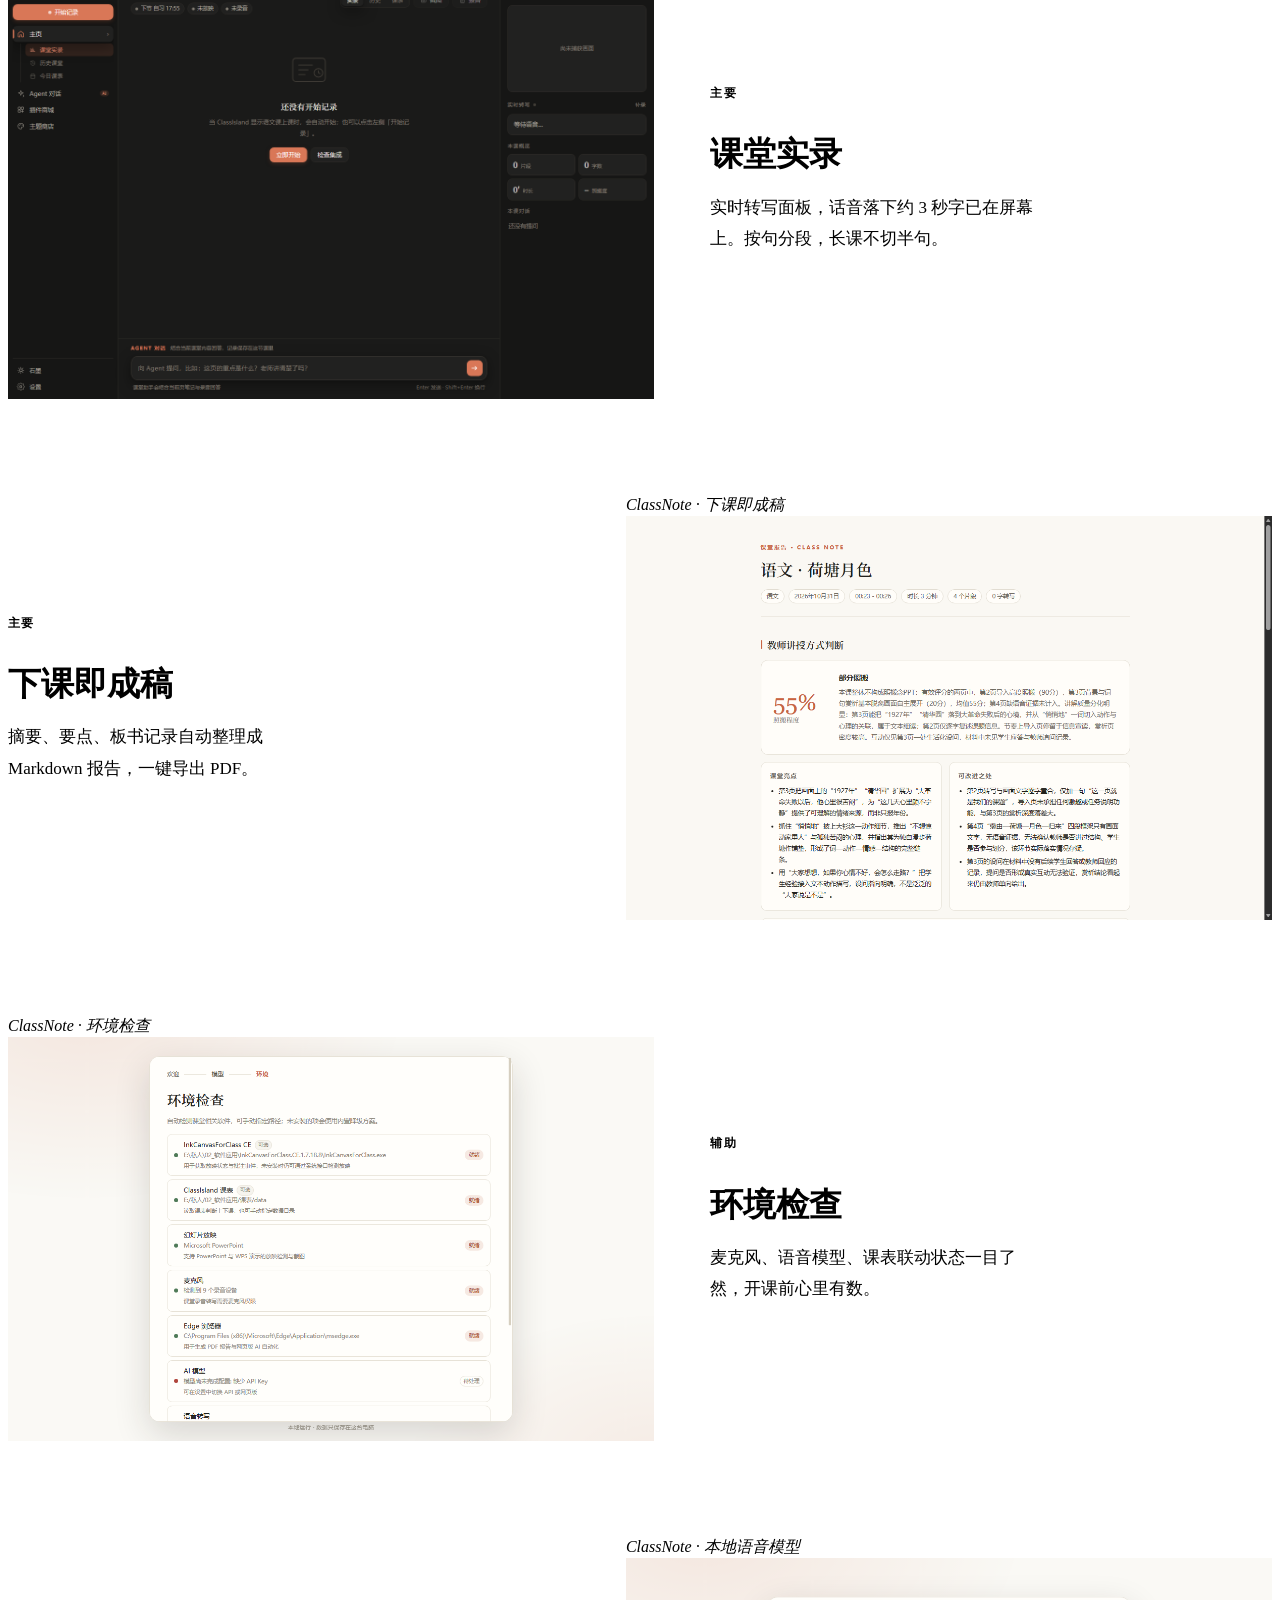
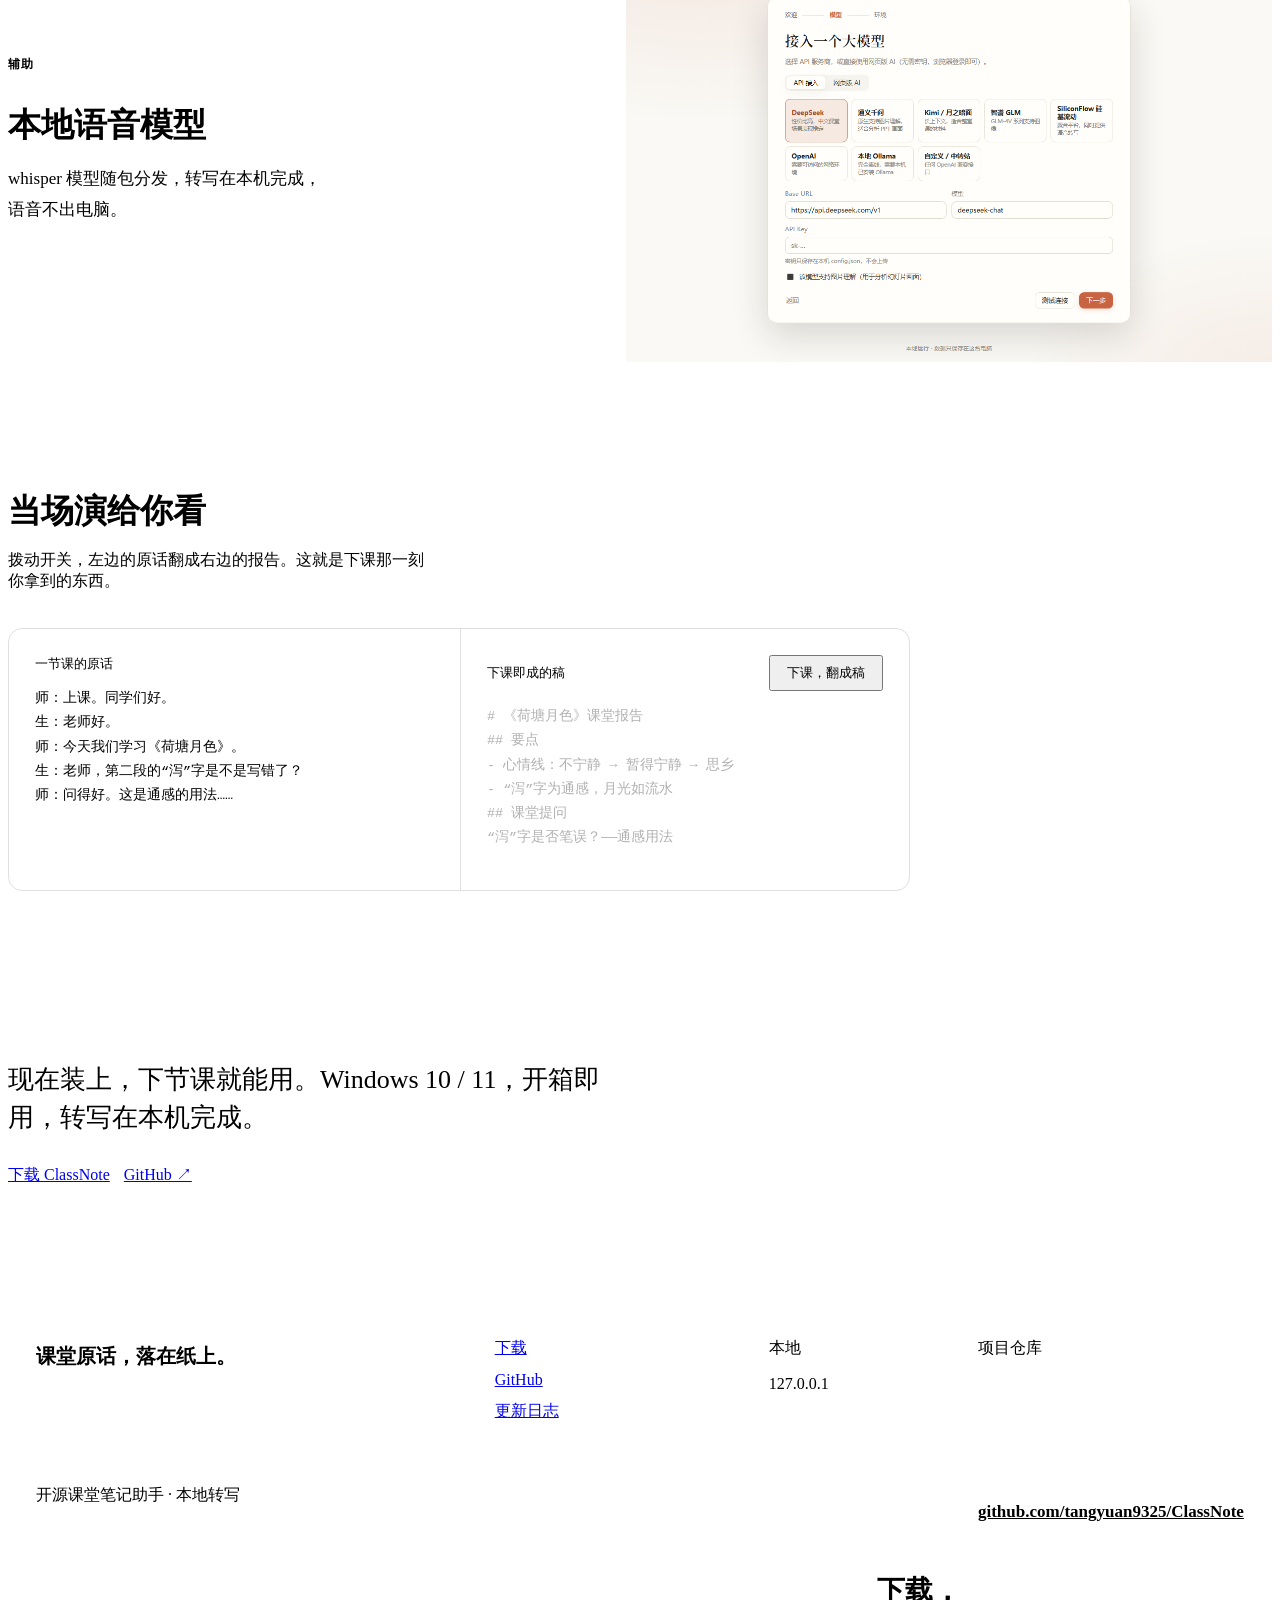
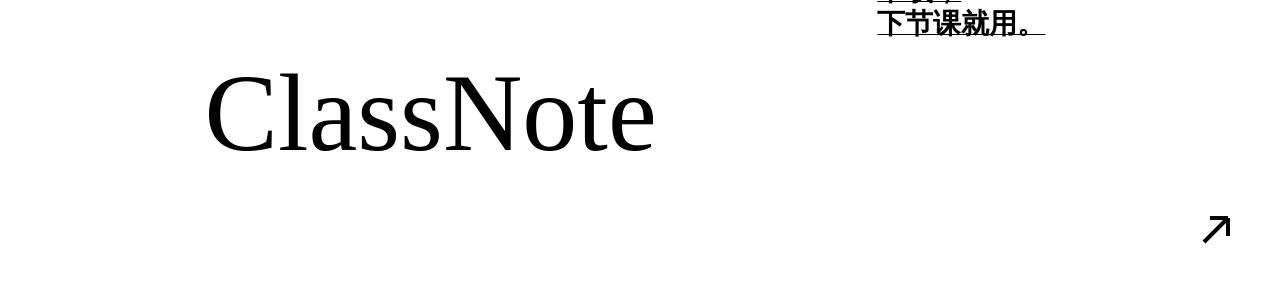
==== commit 9583007e: "deploy: Class Note website 2026-11-01 17:29" ====
--- a/index.html
+++ b/index.html
@@ -1,13 +1,10 @@
-<!DOCTYPE html><html lang="zh-CN"><head><meta charSet="utf-8"/><meta name="viewport" content="width=device-width, initial-scale=1"/><link rel="stylesheet" href="/ClassNote/_next/static/css/7e7907372194f081.css" data-precedence="next"/><link rel="preload" as="script" fetchPriority="low" href="/ClassNote/_next/static/chunks/webpack-6730702879eddf31.js"/><script src="/ClassNote/_next/static/chunks/fd9d1056-13baa9b2029d31fe.js" async=""></script><script src="/ClassNote/_next/static/chunks/117-49f9b0469bcb50dc.js" async=""></script><script src="/ClassNote/_next/static/chunks/main-app-6c9293a93a5e999d.js" async=""></script><script src="/ClassNote/_next/static/chunks/648-1a6a87f4213bec1f.js" async=""></script><script src="/ClassNote/_next/static/chunks/app/page-f51802ae703d2b92.js" async=""></script><title>ClassNote — 一节课说完，笔记已经成稿</title><meta name="description" content="ClassNote 是离线课堂笔记助手：本地 whisper 转写，下课自动成稿，课表联动。课堂原话，落在纸上。"/><meta property="og:title" content="ClassNote"/><meta property="og:description" content="课堂原话，落在纸上。"/><meta property="og:type" content="website"/><meta name="twitter:card" content="summary"/><meta name="twitter:title" content="ClassNote"/><meta name="twitter:description" content="课堂原话，落在纸上。"/><script src="/ClassNote/_next/static/chunks/polyfills-42372ed130431b0a.js" noModule=""></script></head><body><main><div class="intro" aria-hidden="true"><div class="intro-curtain"></div><div class="intro-center"><div class="intro-fly"><svg width="220" height="220" viewBox="0 0 256 256" fill="none" aria-hidden="true"><path class="intro-stroke s1" style="--len:760" d="M84 56h66l30 30v112a12 12 0 0 1-12 12H84a12 12 0 0 1-12-12V68a12 12 0 0 1 12-12z" stroke="#fff" stroke-width="8" stroke-linejoin="round" stroke-dasharray="760" stroke-dashoffset="760"></path><path class="intro-stroke s2" style="--len:80" d="M150 56v24a8 8 0 0 0 8 8h22" stroke="#fff" stroke-width="8" stroke-linecap="round" stroke-dasharray="80" stroke-dashoffset="80"></path><path class="intro-stroke s3" style="--len:70" d="M92 123.5h70" stroke="#fff" stroke-width="8" stroke-linecap="round" stroke-dasharray="70" stroke-dashoffset="70"></path><path class="intro-stroke s4" style="--len:70" d="M92 151.5h70" stroke="#fff" stroke-width="8" stroke-linecap="round" stroke-dasharray="70" stroke-dashoffset="70"></path><path class="intro-stroke s5" style="--len:42" d="M92 179.5h42" stroke="#fff" stroke-width="8" stroke-linecap="round" stroke-dasharray="42" stroke-dashoffset="42"></path></svg></div></div><div class="intro-foot">CLASSNOTE</div></div><button class="theme-toggle" aria-expanded="false" aria-label="外观设置">Aa</button><nav class="topbar" aria-label="主导航"><a class="wordmark" href="/ClassNote/">ClassNote</a><div class="topbar-links"><a class="link" href="/ClassNote/download/">下载</a><a href="https://github.com/tangyuan9325/ClassNote" target="_blank" rel="noreferrer" class="link">GitHub</a><span class="land-logo" style="display:inline-flex;margin-left:6px"><svg width="40" height="40" viewBox="0 0 256 256" fill="none" aria-hidden="true"><rect width="256" height="256" rx="56.32" fill="#C96442"></rect><path d="M84 56h66l30 30v112a12 12 0 0 1-12 12H84a12 12 0 0 1-12-12V68a12 12 0 0 1 12-12z" fill="#FAF8F4"></path><path d="M150 56v24a8 8 0 0 0 8 8h22L150 56z" fill="#E4D9CC"></path><rect x="92" y="118" width="70" height="11" rx="5.5" fill="#C96442"></rect><rect x="92" y="146" width="70" height="11" rx="5.5" fill="#C96442"></rect><rect x="92" y="174" width="42" height="11" rx="5.5" fill="#C96442"></rect></svg></span></div></nav><section aria-label="ClassNote 是什么" style="position:relative;min-height:100svh;overflow:hidden"><div class="stag stag-1" style="padding-top:150px;padding-left:var(--margin);max-width:640px;position:relative;z-index:2"><h1 class="display" style="font-size:clamp(52px, 5.2vw, 80px);line-height:0.92">一节课说完，<br/>笔记已经成稿</h1><p style="margin-top:24px;max-width:40ch;font-size:18px;color:var(--muted)">ClassNote 在你上课时把话变成字，下课时把字变成稿。本地转写，课表联动，离线可用。</p><div class="stag stag-2" style="margin-top:28px;display:flex;gap:14px;flex-wrap:wrap"><a class="btn" href="/ClassNote/download/">下载 Windows 版</a><a href="https://github.com/tangyuan9325/ClassNote" target="_blank" rel="noreferrer" class="btn btn--ghost">看源码</a></div><p class="small stag stag-3" style="margin-top:20px;color:var(--muted)">Windows 10/11 · 完全离线<!-- --> · 4.6 秒语音约 3 秒成字</p></div><div class="stag stag-4" style="position:absolute;right:0;bottom:0;width:min(58vw, 860px);height:58svh;background:var(--stage);color:var(--stage-ink);clip-path:polygon(72px 0, 100% 0, 100% 100%, 0 100%, 0 72px)"><div style="padding:56px;padding-bottom:0"><div data-ui="true" style="max-width:620px;background:#1c1c1c;color:#f1f1ef;border:1px solid #333;border-radius:12px;padding:18px 20px 40px"><div style="display:flex;justify-content:space-between;font-size:13px;color:#9a9b96;margin-bottom:12px"><span style="display:flex;align-items:center;gap:8px"><span style="width:8px;height:8px;border-radius:50%;background:var(--accent)"></span>课堂实录 · <!-- -->语文</span><span>45<!-- --> 分钟 · 本地</span></div><div style="font-size:14px;line-height:1.75;white-space:pre-wrap;word-break:break-word;max-height:220px;overflow:hidden;opacity:1;transition:opacity .5s">师：上课。同学们好。
+<!DOCTYPE html><html lang="zh-CN"><head><meta charSet="utf-8"/><meta name="viewport" content="width=device-width, initial-scale=1"/><link rel="preload" as="image" href="/shots/main.png"/><link rel="stylesheet" href="/ClassNote/_next/static/css/52103f9b16cc003f.css" data-precedence="next"/><link rel="preload" as="script" fetchPriority="low" href="/ClassNote/_next/static/chunks/webpack-6730702879eddf31.js"/><script src="/ClassNote/_next/static/chunks/fd9d1056-13baa9b2029d31fe.js" async=""></script><script src="/ClassNote/_next/static/chunks/117-49f9b0469bcb50dc.js" async=""></script><script src="/ClassNote/_next/static/chunks/main-app-6c9293a93a5e999d.js" async=""></script><script src="/ClassNote/_next/static/chunks/648-1a6a87f4213bec1f.js" async=""></script><script src="/ClassNote/_next/static/chunks/app/page-6fee1a41681a9077.js" async=""></script><title>ClassNote — 一节课说完，笔记已经成稿</title><meta name="description" content="ClassNote 是课堂笔记助手：本地 whisper 转写，下课自动成稿，课表联动。课堂原话，落在纸上。"/><meta property="og:title" content="ClassNote"/><meta property="og:description" content="课堂原话，落在纸上。"/><meta property="og:type" content="website"/><meta name="twitter:card" content="summary"/><meta name="twitter:title" content="ClassNote"/><meta name="twitter:description" content="课堂原话，落在纸上。"/><script src="/ClassNote/_next/static/chunks/polyfills-42372ed130431b0a.js" noModule=""></script></head><body><main><div class="intro" aria-hidden="true"><div class="intro-curtain"></div><div class="intro-center"><div class="intro-fly"><svg width="220" height="220" viewBox="0 0 256 256" fill="none" aria-hidden="true"><path class="intro-stroke s1" style="--len:760" d="M84 56h66l30 30v112a12 12 0 0 1-12 12H84a12 12 0 0 1-12-12V68a12 12 0 0 1 12-12z" stroke="#fff" stroke-width="8" stroke-linejoin="round" stroke-dasharray="760" stroke-dashoffset="760"></path><path class="intro-stroke s2" style="--len:80" d="M150 56v24a8 8 0 0 0 8 8h22" stroke="#fff" stroke-width="8" stroke-linecap="round" stroke-dasharray="80" stroke-dashoffset="80"></path><path class="intro-stroke s3" style="--len:70" d="M92 123.5h70" stroke="#fff" stroke-width="8" stroke-linecap="round" stroke-dasharray="70" stroke-dashoffset="70"></path><path class="intro-stroke s4" style="--len:70" d="M92 151.5h70" stroke="#fff" stroke-width="8" stroke-linecap="round" stroke-dasharray="70" stroke-dashoffset="70"></path><path class="intro-stroke s5" style="--len:42" d="M92 179.5h42" stroke="#fff" stroke-width="8" stroke-linecap="round" stroke-dasharray="42" stroke-dashoffset="42"></path></svg></div></div><div class="intro-foot">CLASSNOTE</div></div><button class="theme-toggle" aria-expanded="false" aria-label="风格切换">Aa</button><nav class="topbar" aria-label="主导航"><a class="wordmark" href="/ClassNote/">ClassNote</a><div class="topbar-links"><a class="link" href="/ClassNote/download/">下载</a><a href="https://github.com/tangyuan9325/ClassNote" target="_blank" rel="noreferrer" class="link">GitHub</a><span class="land-logo" style="display:inline-flex;margin-left:6px"><svg width="38" height="38" viewBox="0 0 256 256" fill="none" aria-hidden="true"><rect width="256" height="256" rx="56.32" fill="#C96442"></rect><path d="M84 56h66l30 30v112a12 12 0 0 1-12 12H84a12 12 0 0 1-12-12V68a12 12 0 0 1 12-12z" fill="#FAF8F4"></path><path d="M150 56v24a8 8 0 0 0 8 8h22L150 56z" fill="#E4D9CC"></path><rect x="92" y="118" width="70" height="11" rx="5.5" fill="#C96442"></rect><rect x="92" y="146" width="70" height="11" rx="5.5" fill="#C96442"></rect><rect x="92" y="174" width="42" height="11" rx="5.5" fill="#C96442"></rect></svg></span></div></nav><section aria-label="ClassNote 首页" style="position:relative;min-height:100svh;overflow:hidden;padding-left:var(--margin);padding-right:var(--margin)"><div style="position:absolute;right:-6vw;bottom:-12vh;width:min(72vw, 860px);height:min(72vw, 860px);opacity:0.92;pointer-events:none;transition:transform .3s ease-out" aria-hidden="true"><svg width="860" height="860" viewBox="0 0 256 256" fill="none" aria-hidden="true"><rect width="256" height="256" rx="51.2" fill="#C96442"></rect><path d="M84 56h66l30 30v112a12 12 0 0 1-12 12H84a12 12 0 0 1-12-12V68a12 12 0 0 1 12-12z" fill="#FAF8F4"></path><path d="M150 56v24a8 8 0 0 0 8 8h22L150 56z" fill="#E4D9CC"></path><rect x="92" y="118" width="70" height="11" rx="5.5" fill="#C96442"></rect><rect x="92" y="146" width="70" height="11" rx="5.5" fill="#C96442"></rect><rect x="92" y="174" width="42" height="11" rx="5.5" fill="#C96442"></rect></svg></div><div class="stag stag-1" style="padding-top:130px;position:relative;z-index:2;max-width:720px"><div style="width:clamp(120px, 18vw, 220px);height:clamp(120px, 18vw, 220px);margin-bottom:28px" class="hover-pop"><svg width="220" height="220" viewBox="0 0 256 256" fill="none" aria-hidden="true"><rect width="256" height="256" rx="56.32" fill="#C96442"></rect><path d="M84 56h66l30 30v112a12 12 0 0 1-12 12H84a12 12 0 0 1-12-12V68a12 12 0 0 1 12-12z" fill="#FAF8F4"></path><path d="M150 56v24a8 8 0 0 0 8 8h22L150 56z" fill="#E4D9CC"></path><rect x="92" y="118" width="70" height="11" rx="5.5" fill="#C96442"></rect><rect x="92" y="146" width="70" height="11" rx="5.5" fill="#C96442"></rect><rect x="92" y="174" width="42" height="11" rx="5.5" fill="#C96442"></rect></svg></div><h1 class="display" style="font-size:clamp(48px, 6.5vw, 104px);line-height:0.94;letter-spacing:-0.03em">一种新的方式<br/>定义你的课堂笔记</h1><p class="lead stag stag-2" style="margin-top:28px;max-width:38ch;color:var(--muted);font-size:19px">ClassNote 在你上课时把话变成字，下课时把字变成稿。本地转写，课表联动，语音不出电脑。</p><div class="stag stag-3" style="margin-top:36px;display:flex;gap:16px;flex-wrap:wrap;align-items:center"><a class="btn glow-btn" style="font-size:18px;padding:18px 40px;font-weight:700" href="/ClassNote/download/">立即下载</a><a href="https://github.com/tangyuan9325/ClassNote" target="_blank" rel="noreferrer" class="btn btn--ghost">看源码</a><span class="small" style="color:var(--muted)">Windows 10/11<!-- --> · 4.6 秒语音约 3 秒成字</span></div></div><div class="stag stag-4 scroll-hint" style="position:absolute;bottom:32px;left:var(--margin);display:flex;align-items:center;gap:12px;color:var(--muted)"><span class="bob-arrow" aria-hidden="true"><svg width="22" height="22" viewBox="0 0 24 24" fill="none"><path d="M12 4v16m0 0l-6-6m6 6l6-6" stroke="currentColor" stroke-width="2.2" stroke-linecap="round" stroke-linejoin="round"></path></svg></span><span style="font-size:15px;font-weight:600;letter-spacing:0.08em">↓下滑查看更多</span></div></section><section class="sec" aria-label="功能展示" style="padding-top:100px;padding-bottom:100px"><h2 class="display" style="font-size:clamp(28px, 3.2vw, 44px);margin-bottom:12px">它做什么</h2><p style="color:var(--muted);margin-bottom:72px;max-width:52ch;font-size:17px">按重要到次要排列。每一块都是实机运行截图——不是示意图。</p><div style="display:grid;gap:96px"><div class="rise" style="display:grid;grid-template-columns:1.15fr 1fr;gap:56px;align-items:center;direction:ltr"><div class="shot-frame" data-ui="true" style="direction:ltr"><div class="shot-bar"><span></span><span></span><span></span><em>ClassNote · <!-- -->课堂实录</em></div><img src="/shots/main.png" alt="ClassNote 课堂实录 实机截图" loading="eager" style="width:100%;height:auto;display:block"/></div><div style="direction:ltr"><div style="font-size:12px;font-weight:700;letter-spacing:0.12em;color:var(--accent);margin-bottom:14px">主要</div><h3 class="display" style="font-size:clamp(26px, 2.6vw, 38px);line-height:1.15;margin-bottom:18px">课堂实录</h3><p style="color:var(--muted);font-size:17px;line-height:1.85;max-width:38ch">实时转写面板，话音落下约 3 秒字已在屏幕上。按句分段，长课不切半句。</p></div></div><div class="rise" style="display:grid;grid-template-columns:1.15fr 1fr;gap:56px;align-items:center;direction:rtl"><div class="shot-frame" data-ui="true" style="direction:ltr"><div class="shot-bar"><span></span><span></span><span></span><em>ClassNote · <!-- -->下课即成稿</em></div><img src="/shots/report.png" alt="ClassNote 下课即成稿 实机截图" loading="lazy" style="width:100%;height:auto;display:block"/></div><div style="direction:ltr"><div style="font-size:12px;font-weight:700;letter-spacing:0.12em;color:var(--accent);margin-bottom:14px">主要</div><h3 class="display" style="font-size:clamp(26px, 2.6vw, 38px);line-height:1.15;margin-bottom:18px">下课即成稿</h3><p style="color:var(--muted);font-size:17px;line-height:1.85;max-width:38ch">摘要、要点、板书记录自动整理成 Markdown 报告，一键导出 PDF。</p></div></div><div class="rise" style="display:grid;grid-template-columns:1.15fr 1fr;gap:56px;align-items:center;direction:ltr"><div class="shot-frame" data-ui="true" style="direction:ltr"><div class="shot-bar"><span></span><span></span><span></span><em>ClassNote · <!-- -->环境检查</em></div><img src="/shots/env.png" alt="ClassNote 环境检查 实机截图" loading="lazy" style="width:100%;height:auto;display:block"/></div><div style="direction:ltr"><div style="font-size:12px;font-weight:700;letter-spacing:0.12em;color:var(--accent);margin-bottom:14px">辅助</div><h3 class="display" style="font-size:clamp(26px, 2.6vw, 38px);line-height:1.15;margin-bottom:18px">环境检查</h3><p style="color:var(--muted);font-size:17px;line-height:1.85;max-width:38ch">麦克风、语音模型、课表联动状态一目了然，开课前心里有数。</p></div></div><div class="rise" style="display:grid;grid-template-columns:1.15fr 1fr;gap:56px;align-items:center;direction:rtl"><div class="shot-frame" data-ui="true" style="direction:ltr"><div class="shot-bar"><span></span><span></span><span></span><em>ClassNote · <!-- -->本地语音模型</em></div><img src="/shots/model.png" alt="ClassNote 本地语音模型 实机截图" loading="lazy" style="width:100%;height:auto;display:block"/></div><div style="direction:ltr"><div style="font-size:12px;font-weight:700;letter-spacing:0.12em;color:var(--accent);margin-bottom:14px">辅助</div><h3 class="display" style="font-size:clamp(26px, 2.6vw, 38px);line-height:1.15;margin-bottom:18px">本地语音模型</h3><p style="color:var(--muted);font-size:17px;line-height:1.85;max-width:38ch">whisper 模型随包分发，转写在本机完成，语音不出电脑。</p></div></div></div></section><section class="sec sec--concrete" aria-label="原话与成稿"><h2 class="display" style="font-size:clamp(24px, 2.6vw, 36px);margin-bottom:10px">当场演给你看</h2><p style="color:var(--muted);margin-bottom:36px;max-width:52ch">拨动开关，左边的原话翻成右边的报告。这就是下课那一刻你拿到的东西。</p><div data-ui="true" class="rise" style="display:grid;grid-template-columns:1fr 1fr;gap:2px;max-width:900px;background:var(--surface);border-radius:14px;overflow:hidden;border:1px solid rgba(128,128,128,.25)"><div style="padding:26px"><div style="font-size:13px;color:var(--muted);margin-bottom:12px">一节课的原话</div><pre style="font-size:13.5px;line-height:1.8;white-space:pre-wrap;word-break:break-word;opacity:1;transition:opacity .5s">师：上课。同学们好。
 生：老师好。
-师：今天我们学习《荷塘月色》。请把书翻到第四十五页。
-师：大家先默读一遍，注意作者的心情是怎么变化的。
+师：今天我们学习《荷塘月色》。
 生：老师，第二段的“泻”字是不是写错了？
-师：问得好。这里不是写错，是通感的用法……</div><div data-ui="true" style="margin-top:12px;padding:10px 12px;border-radius:8px;background:#22282a;font-size:13px;display:flex;justify-content:space-between;align-items:center"><span style="color:#9a9b96">下课即成稿 · Markdown + PDF</span><button type="button" aria-pressed="false" style="background:var(--accent);color:var(--accent-ink);border:0;border-radius:4px;padding:6px 14px;cursor:pointer;font-weight:600;font-size:13px">下课，翻成稿</button></div></div></div></div></section><section class="sec" aria-label="能力"><h2 style="position:absolute;width:1px;height:1px;overflow:hidden;clip:rect(0 0 0 0)">它做什么</h2><p class="rise" style="font-size:clamp(24px, 3vw, 36px);line-height:1.28;font-weight:600;max-width:62ch;letter-spacing:-0.015em">上课时它把老师说的每句话<span data-ui="true" style="display:inline-block;width:1.9em;height:1em;border-radius:0.18em;background:var(--accent);vertical-align:-0.12em;margin:0 0.15em" title="实时转写"></span>变成文字；下课时自动生成<span data-ui="true" style="display:inline-block;width:1.9em;height:1em;border-radius:0.18em;background:var(--field-1);vertical-align:-0.12em;margin:0 0.15em" title="课堂报告"></span>一份报告；全程<span data-ui="true" style="display:inline-block;width:1.9em;height:1em;border-radius:0.18em;background:#444;vertical-align:-0.12em;margin:0 0.15em" title="离线本地"></span>在你的电脑里，不上传一个字。</p><div class="rise" style="margin-top:72px;margin-left:auto;max-width:420px"><p style="font-size:18px;color:var(--muted)">whisper 模型随包分发，启动即用。课表联动 ClassIsland，认得当前科目，上课自动开录。</p><a class="btn" style="margin-top:20px" href="/ClassNote/download/">立即下载</a></div></section><section class="sec sec--concrete" aria-label="现场演示"><h2 class="display" style="font-size:clamp(24px, 2.4vw, 32px);margin-bottom:8px">当场演给你看</h2><p style="font-size:16px;color:#4a4842;margin-bottom:40px;max-width:56ch">拨动右边的开关，左边的报告跟着变。这就是下课那一刻你拿到的东西。</p><div data-ui="true" class="rise" style="display:grid;grid-template-columns:62fr 38fr;max-width:760px;min-height:520px;border-radius:12px;overflow:hidden;background:#1c1c1c;color:#f1f1ef;border:1px solid #333"><div style="padding:24px;border-right:1px solid #333"><div style="display:flex;justify-content:space-between;font-size:13px;color:#9a9b96;margin-bottom:16px"><span>本课报告 · <!-- -->语文<!-- --> · 45 分钟</span><span style="background:var(--accent);color:var(--accent-ink);border-radius:4px;padding:2px 10px;font-size:12px;font-weight:600">已成稿</span></div><pre style="font-size:14px;line-height:1.8;white-space:pre-wrap;word-break:break-word;opacity:0.35;transition:opacity .5s"># 《荷塘月色》课堂报告
+师：问得好。这是通感的用法……</pre></div><div style="padding:26px;border-left:1px solid rgba(128,128,128,.25)"><div style="font-size:13px;color:var(--muted);margin-bottom:12px;display:flex;justify-content:space-between;align-items:center"><span>下课即成的稿</span><button type="button" class="btn" style="padding:7px 16px;font-size:13px" aria-pressed="false">下课，翻成稿</button></div><pre style="font-size:13.5px;line-height:1.8;white-space:pre-wrap;word-break:break-word;opacity:0.3;transition:opacity .5s"># 《荷塘月色》课堂报告
 ## 要点
 - 心情线：不宁静 → 暂得宁静 → 思乡
-- 第二段“泻”字为通感，月光如流水
-## 板书
-荷塘月色 · 朱自清
+- “泻”字为通感，月光如流水
 ## 课堂提问
-“泻”字是否笔误？——通感用法</pre><a href="#download" class="link" style="font-size:14px;margin-top:16px;display:inline-block">下载这份示例报告 ↓</a></div><div style="padding:24px 20px"><div class="frag-row"><span>科目</span><select data-ui="true" style="background:#262626;color:#f1f1ef;border:1px solid #444;border-radius:4px;padding:6px 10px;font-size:14px"><option selected="">语文</option><option>数学</option><option>英语</option><option>物理</option></select></div><div class="frag-row"><span>成稿视图</span><button type="button" class="toggle" aria-pressed="false" aria-label="切换成稿视图"></button></div><div class="frag-row"><span>本地转写</span><button type="button" class="toggle" aria-pressed="true" aria-label="本地转写"></button></div><div class="frag-row"><span>每批最长</span><span style="display:flex;align-items:center;gap:10px"><input type="range" min="15" max="90" step="5" class="slider" aria-label="每批最长秒数" value="45"/><span style="font-size:13px;color:#9a9b96;width:42px;text-align:right">45<!-- -->s</span></span></div><div class="frag-row"><span>课表联动</span><span style="background:var(--accent);color:var(--accent-ink);border-radius:4px;padding:2px 10px;font-size:12px;font-weight:600">ClassIsland</span></div><div class="frag-row"><span>局域网</span><span style="border:1px solid #9a9b96;color:#9a9b96;border-radius:4px;padding:2px 10px;font-size:12px;font-weight:600">已关闭</span></div></div></div><p class="small" style="margin-top:20px;color:#4a4842">试试「成稿视图」开关——原话与报告，就是一节课的两面。</p></section><section aria-label="怎么用" style="display:grid;grid-template-columns:repeat(4, 25vw);min-height:84svh"><div class="rise" style="background:#1c1c1c;color:#f1f1ef;padding:28px 24px;display:flex;flex-direction:column;justify-content:space-between;min-height:84svh"><h2 class="display" style="font-size:clamp(22px, 2vw, 32px)">四步</h2><div data-ui="true" style="width:260px;max-width:100%;margin:0 auto;background:#111;color:#f1f1ef;border:1px solid #333;border-radius:8px;padding:16px 18px;font-size:13px;transition:transform .15s"><div style="display:flex;justify-content:space-between;margin-bottom:10px"><span style="font-weight:600">课表</span><span style="color:#9a9b96">09:50</span></div><div style="color:#9a9b96">语文 · 45 分钟 · 09:50</div></div><p class="display" style="font-size:clamp(22px, 2vw, 32px);line-height:1.15">课表响铃。</p></div><div class="rise" style="background:#262626;color:#f1f1ef;padding:28px 24px;display:flex;flex-direction:column;justify-content:space-between;min-height:84svh"><div></div><div data-ui="true" style="width:260px;max-width:100%;margin:0 auto;background:#111;color:#f1f1ef;border:1px solid #333;border-radius:8px;padding:16px 18px;font-size:13px;transition:transform .15s"><div style="display:flex;justify-content:space-between;margin-bottom:10px"><span style="font-weight:600">转写</span><span style="color:#9a9b96">10:12</span></div><div style="color:#9a9b96">3 条片段 · 128 字 · 进行中</div></div><p class="display" style="font-size:clamp(22px, 2vw, 32px);line-height:1.15">话变成字。</p></div><div class="rise" style="background:#3a3a38;color:#f1f1ef;padding:28px 24px;display:flex;flex-direction:column;justify-content:space-between;min-height:84svh"><div></div><div data-ui="true" style="width:260px;max-width:100%;margin:0 auto;background:#111;color:#f1f1ef;border:1px solid #333;border-radius:8px;padding:16px 18px;font-size:13px;transition:transform .15s"><div style="display:flex;justify-content:space-between;margin-bottom:10px"><span style="font-weight:600">报告</span><span style="color:#9a9b96">10:35</span></div><div style="color:#9a9b96">Markdown + PDF · 已生成</div></div><p class="display" style="font-size:clamp(22px, 2vw, 32px);line-height:1.15">下课成稿。</p></div><div class="rise" style="background:#c8c5ba;color:#1c1c1c;padding:28px 24px;display:flex;flex-direction:column;justify-content:space-between;min-height:84svh"><div></div><div data-ui="true" style="width:260px;max-width:100%;margin:0 auto;background:#f1f1ef;color:#1c1c1c;border:1px solid #999;border-radius:8px;padding:16px 18px;font-size:13px;transition:transform .15s"><div style="display:flex;justify-content:space-between;margin-bottom:10px"><span style="font-weight:600">归档</span><span style="color:#666">10:36</span></div><div style="color:#444">荷塘月色 · 11-01 · 可搜索</div></div><p class="display" style="font-size:clamp(22px, 2vw, 32px);line-height:1.15">随时回看。</p></div></section><section id="download" class="sec" aria-label="开始用"><div style="padding-top:20svh;padding-bottom:14svh;max-width:640px"><p class="lead" style="font-size:26px;line-height:1.4">现在装上，下节课就能用。Windows 10 / 11，开箱即用，无需联网。</p><div class="stag stag-2" style="margin-top:28px;display:flex;gap:14px;flex-wrap:wrap"><a class="btn" href="/ClassNote/download/">下载 ClassNote</a><a href="https://github.com/tangyuan9325/ClassNote" target="_blank" rel="noreferrer" class="btn btn--ghost">GitHub ↗</a></div></div></section><footer aria-label="页脚" style="display:grid;grid-template-columns:repeat(12, 1fr);gap:8px;padding:8px"><div style="grid-column:span 4;background:var(--surface);border-radius:8px;padding:20px;min-height:220px;display:flex;flex-direction:column;justify-content:space-between"><p style="font-size:20px;font-weight:600;line-height:1.4">课堂原话，落在纸上。</p><p class="small" style="color:var(--muted)">开源课堂笔记助手 · 本地优先</p></div><nav style="grid-column:span 3;background:var(--surface);border-radius:8px;padding:20px;min-height:220px" aria-label="页脚导航"><ul style="list-style:none;display:grid;gap:12px;font-size:16px"><li><a class="link" href="/ClassNote/download/">下载</a></li><li><a href="https://github.com/tangyuan9325/ClassNote" target="_blank" rel="noreferrer" class="link">GitHub</a></li><li><a href="https://github.com/tangyuan9325/ClassNote/releases" target="_blank" rel="noreferrer" class="link">更新日志</a></li></ul></nav><div style="grid-column:span 2;background:var(--surface);border-radius:8px;padding:20px;min-height:220px"><p class="small" style="color:var(--muted)">本地</p><p style="font-size:16px;margin-top:8px">127.0.0.1</p></div><div style="grid-column:span 3;background:var(--surface);border-radius:8px;padding:20px;min-height:220px;display:flex;flex-direction:column;justify-content:space-between"><p class="small" style="color:var(--muted)">项目仓库</p><a href="https://github.com/tangyuan9325/ClassNote" target="_blank" rel="noreferrer" style="font-size:17px;font-weight:600;word-break:break-all;color:var(--accent)">github.com/tangyuan9325/ClassNote</a></div><div style="grid-column:span 8;background:var(--ink);color:var(--bg);border-radius:8px;min-height:320px;display:flex;align-items:center;justify-content:center"><span class="display" style="font-size:clamp(48px, 9vw, 120px)">ClassNote</span></div><a style="grid-column:span 4;background:var(--accent);color:var(--accent-ink);border-radius:8px;min-height:320px;padding:24px;position:relative;display:block" href="/ClassNote/download/"><span style="font-size:28px;font-weight:700;line-height:1.2">下载，<br/>下节课就用。</span><svg width="48" height="48" viewBox="0 0 48 48" fill="none" style="position:absolute;right:24px;bottom:24px" aria-hidden="true"><path d="M12 36L36 12M36 12H18M36 12V30" stroke="currentColor" stroke-width="4"></path></svg></a></footer></main><script src="/ClassNote/_next/static/chunks/webpack-6730702879eddf31.js" async=""></script><script>(self.__next_f=self.__next_f||[]).push([0]);self.__next_f.push([2,null])</script><script>self.__next_f.push([1,"1:HL[\"/ClassNote/_next/static/css/7e7907372194f081.css\",\"style\"]\n"])</script><script>self.__next_f.push([1,"2:I[2846,[],\"\"]\n4:I[9107,[],\"ClientPageRoot\"]\n5:I[6117,[\"648\",\"static/chunks/648-1a6a87f4213bec1f.js\",\"931\",\"static/chunks/app/page-f51802ae703d2b92.js\"],\"default\",1]\n6:I[4707,[],\"\"]\n7:I[6423,[],\"\"]\n9:I[1060,[],\"\"]\na:[]\n0:[\"$\",\"$L2\",null,{\"buildId\":\"_zRkKb6VgccK1nQtpbCP3\",\"assetPrefix\":\"/ClassNote\",\"urlParts\":[\"\",\"\"],\"initialTree\":[\"\",{\"children\":[\"__PAGE__\",{}]},\"$undefined\",\"$undefined\",true],\"initialSeedData\":[\"\",{\"children\":[\"__PAGE__\",{},[[\"$L3\",[\"$\",\"$L4\",null,{\"props\":{\"params\":{},\"searchParams\":{}},\"Component\":\"$5\"}],null],null],null]},[[[[\"$\",\"link\",\"0\",{\"rel\":\"stylesheet\",\"href\":\"/ClassNote/_next/static/css/7e7907372194f081.css\",\"precedence\":\"next\",\"crossOrigin\":\"$undefined\"}]],[\"$\",\"html\",null,{\"lang\":\"zh-CN\",\"children\":[\"$\",\"body\",null,{\"children\":[\"$\",\"$L6\",null,{\"parallelRouterKey\":\"children\",\"segmentPath\":[\"children\"],\"error\":\"$undefined\",\"errorStyles\":\"$undefined\",\"errorScripts\":\"$undefined\",\"template\":[\"$\",\"$L7\",null,{}],\"templateStyles\":\"$undefined\",\"templateScripts\":\"$undefined\",\"notFound\":[[\"$\",\"title\",null,{\"children\":\"404: This page could not be found.\"}],[\"$\",\"div\",null,{\"style\":{\"fontFamily\":\"system-ui,\\\"Segoe UI\\\",Roboto,Helvetica,Arial,sans-serif,\\\"Apple Color Emoji\\\",\\\"Segoe UI Emoji\\\"\",\"height\":\"100vh\",\"textAlign\":\"center\",\"display\":\"flex\",\"flexDirection\":\"column\",\"alignItems\":\"center\",\"justifyContent\":\"center\"},\"children\":[\"$\",\"div\",null,{\"children\":[[\"$\",\"style\",null,{\"dangerouslySetInnerHTML\":{\"__html\":\"body{color:#000;background:#fff;margin:0}.next-error-h1{border-right:1px solid rgba(0,0,0,.3)}@media (prefers-color-scheme:dark){body{color:#fff;background:#000}.next-error-h1{border-right:1px solid rgba(255,255,255,.3)}}\"}}],[\"$\",\"h1\",null,{\"className\":\"next-error-h1\",\"style\":{\"display\":\"inline-block\",\"margin\":\"0 20px 0 0\",\"padding\":\"0 23px 0 0\",\"fontSize\":24,\"fontWeight\":500,\"verticalAlign\":\"top\",\"lineHeight\":\"49px\"},\"children\":\"404\"}],[\"$\",\"div\",null,{\"style\":{\"display\":\"inline-block\"},\"children\":[\"$\",\"h2\",null,{\"style\":{\"fontSize\":14,\"fontWeight\":400,\"lineHeight\":\"49px\",\"margin\":"])</script><script>self.__next_f.push([1,"0},\"children\":\"This page could not be found.\"}]}]]}]}]],\"notFoundStyles\":[]}]}]}]],null],null],\"couldBeIntercepted\":false,\"initialHead\":[null,\"$L8\"],\"globalErrorComponent\":\"$9\",\"missingSlots\":\"$Wa\"}]\n"])</script><script>self.__next_f.push([1,"8:[[\"$\",\"meta\",\"0\",{\"name\":\"viewport\",\"content\":\"width=device-width, initial-scale=1\"}],[\"$\",\"meta\",\"1\",{\"charSet\":\"utf-8\"}],[\"$\",\"title\",\"2\",{\"children\":\"ClassNote — 一节课说完，笔记已经成稿\"}],[\"$\",\"meta\",\"3\",{\"name\":\"description\",\"content\":\"ClassNote 是离线课堂笔记助手：本地 whisper 转写，下课自动成稿，课表联动。课堂原话，落在纸上。\"}],[\"$\",\"meta\",\"4\",{\"property\":\"og:title\",\"content\":\"ClassNote\"}],[\"$\",\"meta\",\"5\",{\"property\":\"og:description\",\"content\":\"课堂原话，落在纸上。\"}],[\"$\",\"meta\",\"6\",{\"property\":\"og:type\",\"content\":\"website\"}],[\"$\",\"meta\",\"7\",{\"name\":\"twitter:card\",\"content\":\"summary\"}],[\"$\",\"meta\",\"8\",{\"name\":\"twitter:title\",\"content\":\"ClassNote\"}],[\"$\",\"meta\",\"9\",{\"name\":\"twitter:description\",\"content\":\"课堂原话，落在纸上。\"}]]\n3:null\n"])</script></body></html>+“泻”字是否笔误？——通感用法</pre></div></div></section><section id="download" class="sec" aria-label="开始用"><div style="padding-top:16svh;padding-bottom:12svh;max-width:640px"><p class="lead" style="font-size:26px;line-height:1.45">现在装上，下节课就能用。Windows 10 / 11，开箱即用，转写在本机完成。</p><div style="margin-top:28px;display:flex;gap:14px;flex-wrap:wrap"><a class="btn glow-btn" href="/ClassNote/download/">下载 ClassNote</a><a href="https://github.com/tangyuan9325/ClassNote" target="_blank" rel="noreferrer" class="btn btn--ghost">GitHub ↗</a></div></div></section><footer aria-label="页脚" style="display:grid;grid-template-columns:repeat(12, 1fr);gap:8px;padding:8px"><div style="grid-column:span 4;background:var(--surface);border-radius:8px;padding:20px;min-height:200px;display:flex;flex-direction:column;justify-content:space-between"><p style="font-size:20px;font-weight:600;line-height:1.4">课堂原话，落在纸上。</p><p class="small" style="color:var(--muted)">开源课堂笔记助手 · 本地转写</p></div><nav style="grid-column:span 3;background:var(--surface);border-radius:8px;padding:20px;min-height:200px" aria-label="页脚导航"><ul style="list-style:none;display:grid;gap:12px;font-size:16px"><li><a class="link" href="/ClassNote/download/">下载</a></li><li><a href="https://github.com/tangyuan9325/ClassNote" target="_blank" rel="noreferrer" class="link">GitHub</a></li><li><a href="https://github.com/tangyuan9325/ClassNote/releases" target="_blank" rel="noreferrer" class="link">更新日志</a></li></ul></nav><div style="grid-column:span 2;background:var(--surface);border-radius:8px;padding:20px;min-height:200px"><p class="small" style="color:var(--muted)">本地</p><p style="font-size:16px;margin-top:8px">127.0.0.1</p></div><div style="grid-column:span 3;background:var(--surface);border-radius:8px;padding:20px;min-height:200px;display:flex;flex-direction:column;justify-content:space-between"><p class="small" style="color:var(--muted)">项目仓库</p><a href="https://github.com/tangyuan9325/ClassNote" target="_blank" rel="noreferrer" style="font-size:17px;font-weight:600;word-break:break-all;color:var(--accent)">github.com/tangyuan9325/ClassNote</a></div><div style="grid-column:span 8;background:var(--ink);color:var(--bg);border-radius:8px;min-height:280px;display:flex;align-items:center;justify-content:center"><span class="display" style="font-size:clamp(48px, 9vw, 110px)">ClassNote</span></div><a style="grid-column:span 4;background:var(--accent);color:var(--accent-ink);border-radius:8px;min-height:280px;padding:24px;position:relative;display:block" href="/ClassNote/download/"><span style="font-size:28px;font-weight:700;line-height:1.2">下载，<br/>下节课就用。</span><svg width="48" height="48" viewBox="0 0 48 48" fill="none" style="position:absolute;right:24px;bottom:24px" aria-hidden="true"><path d="M12 36L36 12M36 12H18M36 12V30" stroke="currentColor" stroke-width="4"></path></svg></a></footer></main><script src="/ClassNote/_next/static/chunks/webpack-6730702879eddf31.js" async=""></script><script>(self.__next_f=self.__next_f||[]).push([0]);self.__next_f.push([2,null])</script><script>self.__next_f.push([1,"1:HL[\"/ClassNote/_next/static/css/52103f9b16cc003f.css\",\"style\"]\n"])</script><script>self.__next_f.push([1,"2:I[2846,[],\"\"]\n4:I[9107,[],\"ClientPageRoot\"]\n5:I[6117,[\"648\",\"static/chunks/648-1a6a87f4213bec1f.js\",\"931\",\"static/chunks/app/page-6fee1a41681a9077.js\"],\"default\",1]\n6:I[4707,[],\"\"]\n7:I[6423,[],\"\"]\n9:I[1060,[],\"\"]\na:[]\n0:[\"$\",\"$L2\",null,{\"buildId\":\"pA5hYB7Ob5tTIH3KdKET5\",\"assetPrefix\":\"/ClassNote\",\"urlParts\":[\"\",\"\"],\"initialTree\":[\"\",{\"children\":[\"__PAGE__\",{}]},\"$undefined\",\"$undefined\",true],\"initialSeedData\":[\"\",{\"children\":[\"__PAGE__\",{},[[\"$L3\",[\"$\",\"$L4\",null,{\"props\":{\"params\":{},\"searchParams\":{}},\"Component\":\"$5\"}],null],null],null]},[[[[\"$\",\"link\",\"0\",{\"rel\":\"stylesheet\",\"href\":\"/ClassNote/_next/static/css/52103f9b16cc003f.css\",\"precedence\":\"next\",\"crossOrigin\":\"$undefined\"}]],[\"$\",\"html\",null,{\"lang\":\"zh-CN\",\"children\":[\"$\",\"body\",null,{\"children\":[\"$\",\"$L6\",null,{\"parallelRouterKey\":\"children\",\"segmentPath\":[\"children\"],\"error\":\"$undefined\",\"errorStyles\":\"$undefined\",\"errorScripts\":\"$undefined\",\"template\":[\"$\",\"$L7\",null,{}],\"templateStyles\":\"$undefined\",\"templateScripts\":\"$undefined\",\"notFound\":[[\"$\",\"title\",null,{\"children\":\"404: This page could not be found.\"}],[\"$\",\"div\",null,{\"style\":{\"fontFamily\":\"system-ui,\\\"Segoe UI\\\",Roboto,Helvetica,Arial,sans-serif,\\\"Apple Color Emoji\\\",\\\"Segoe UI Emoji\\\"\",\"height\":\"100vh\",\"textAlign\":\"center\",\"display\":\"flex\",\"flexDirection\":\"column\",\"alignItems\":\"center\",\"justifyContent\":\"center\"},\"children\":[\"$\",\"div\",null,{\"children\":[[\"$\",\"style\",null,{\"dangerouslySetInnerHTML\":{\"__html\":\"body{color:#000;background:#fff;margin:0}.next-error-h1{border-right:1px solid rgba(0,0,0,.3)}@media (prefers-color-scheme:dark){body{color:#fff;background:#000}.next-error-h1{border-right:1px solid rgba(255,255,255,.3)}}\"}}],[\"$\",\"h1\",null,{\"className\":\"next-error-h1\",\"style\":{\"display\":\"inline-block\",\"margin\":\"0 20px 0 0\",\"padding\":\"0 23px 0 0\",\"fontSize\":24,\"fontWeight\":500,\"verticalAlign\":\"top\",\"lineHeight\":\"49px\"},\"children\":\"404\"}],[\"$\",\"div\",null,{\"style\":{\"display\":\"inline-block\"},\"children\":[\"$\",\"h2\",null,{\"style\":{\"fontSize\":14,\"fontWeight\":400,\"lineHeight\":\"49px\",\"margin\":"])</script><script>self.__next_f.push([1,"0},\"children\":\"This page could not be found.\"}]}]]}]}]],\"notFoundStyles\":[]}]}]}]],null],null],\"couldBeIntercepted\":false,\"initialHead\":[null,\"$L8\"],\"globalErrorComponent\":\"$9\",\"missingSlots\":\"$Wa\"}]\n"])</script><script>self.__next_f.push([1,"8:[[\"$\",\"meta\",\"0\",{\"name\":\"viewport\",\"content\":\"width=device-width, initial-scale=1\"}],[\"$\",\"meta\",\"1\",{\"charSet\":\"utf-8\"}],[\"$\",\"title\",\"2\",{\"children\":\"ClassNote — 一节课说完，笔记已经成稿\"}],[\"$\",\"meta\",\"3\",{\"name\":\"description\",\"content\":\"ClassNote 是课堂笔记助手：本地 whisper 转写，下课自动成稿，课表联动。课堂原话，落在纸上。\"}],[\"$\",\"meta\",\"4\",{\"property\":\"og:title\",\"content\":\"ClassNote\"}],[\"$\",\"meta\",\"5\",{\"property\":\"og:description\",\"content\":\"课堂原话，落在纸上。\"}],[\"$\",\"meta\",\"6\",{\"property\":\"og:type\",\"content\":\"website\"}],[\"$\",\"meta\",\"7\",{\"name\":\"twitter:card\",\"content\":\"summary\"}],[\"$\",\"meta\",\"8\",{\"name\":\"twitter:title\",\"content\":\"ClassNote\"}],[\"$\",\"meta\",\"9\",{\"name\":\"twitter:description\",\"content\":\"课堂原话，落在纸上。\"}]]\n3:null\n"])</script></body></html>
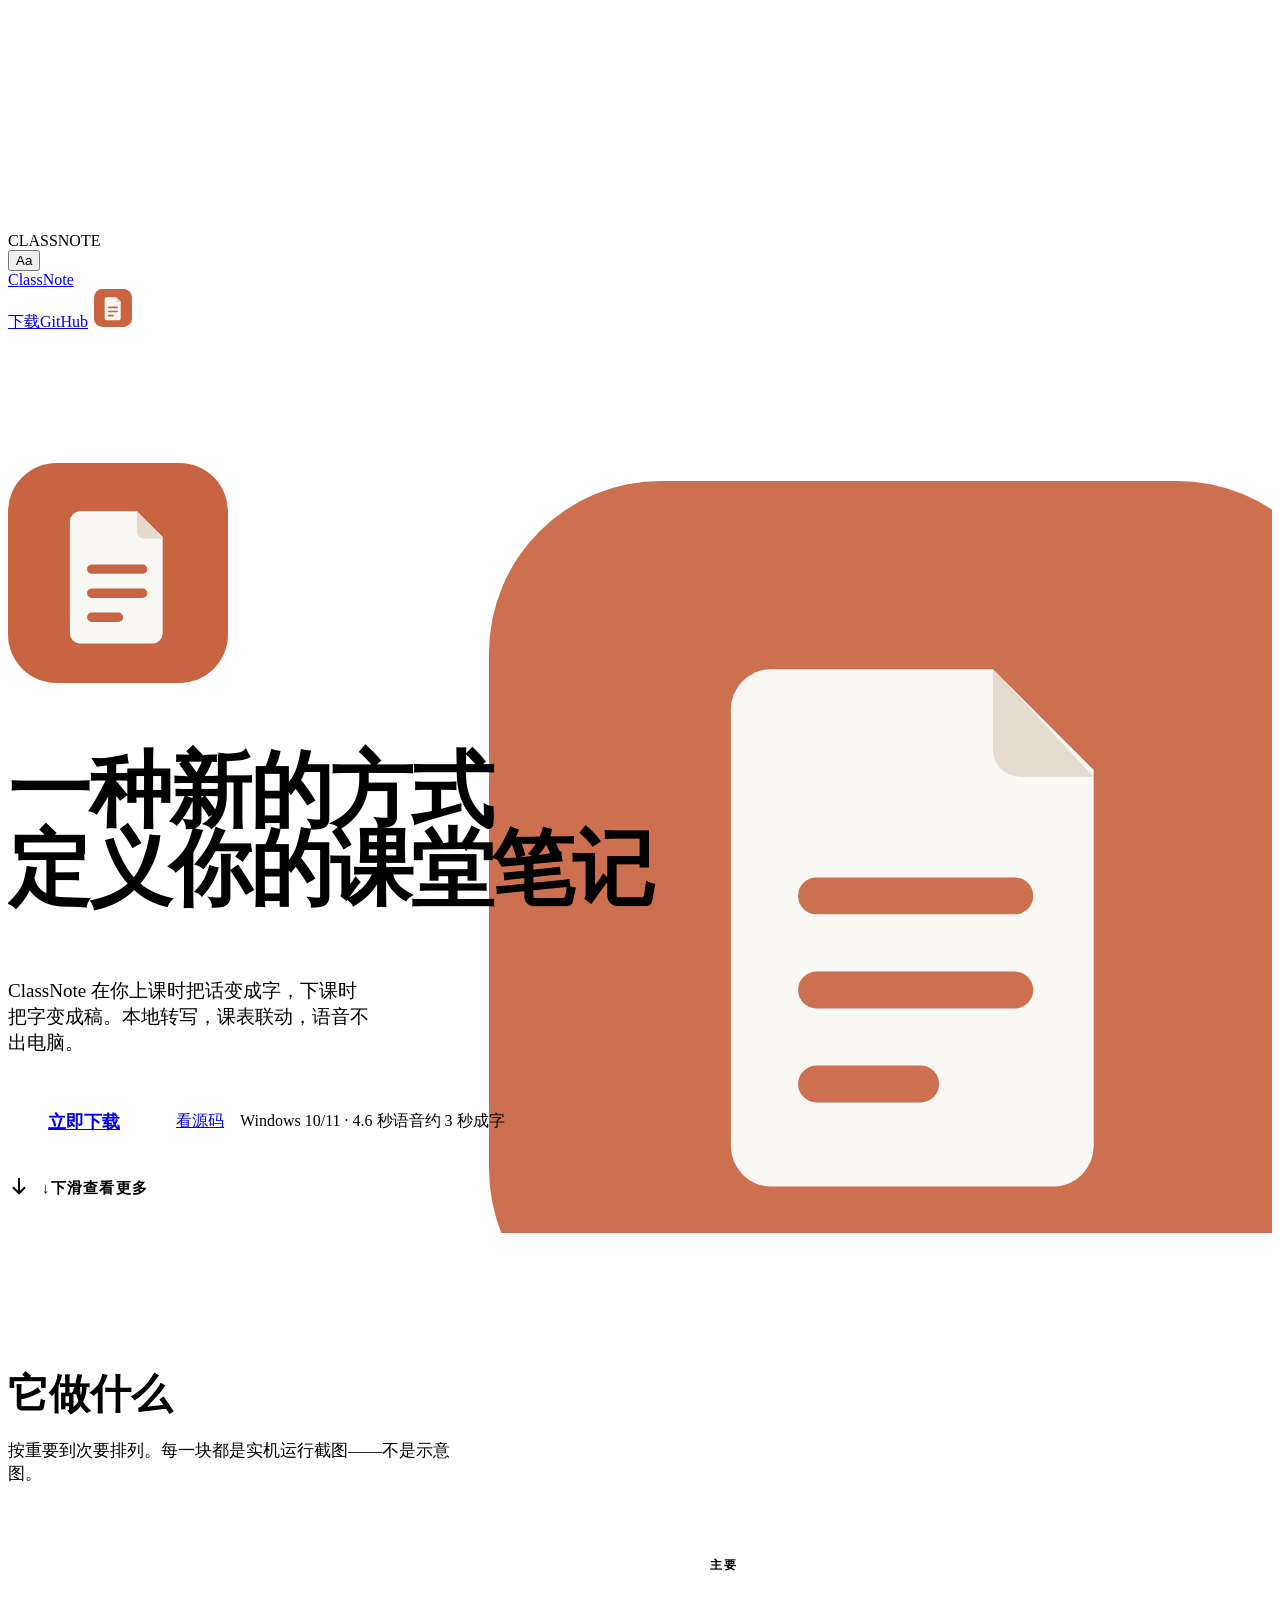
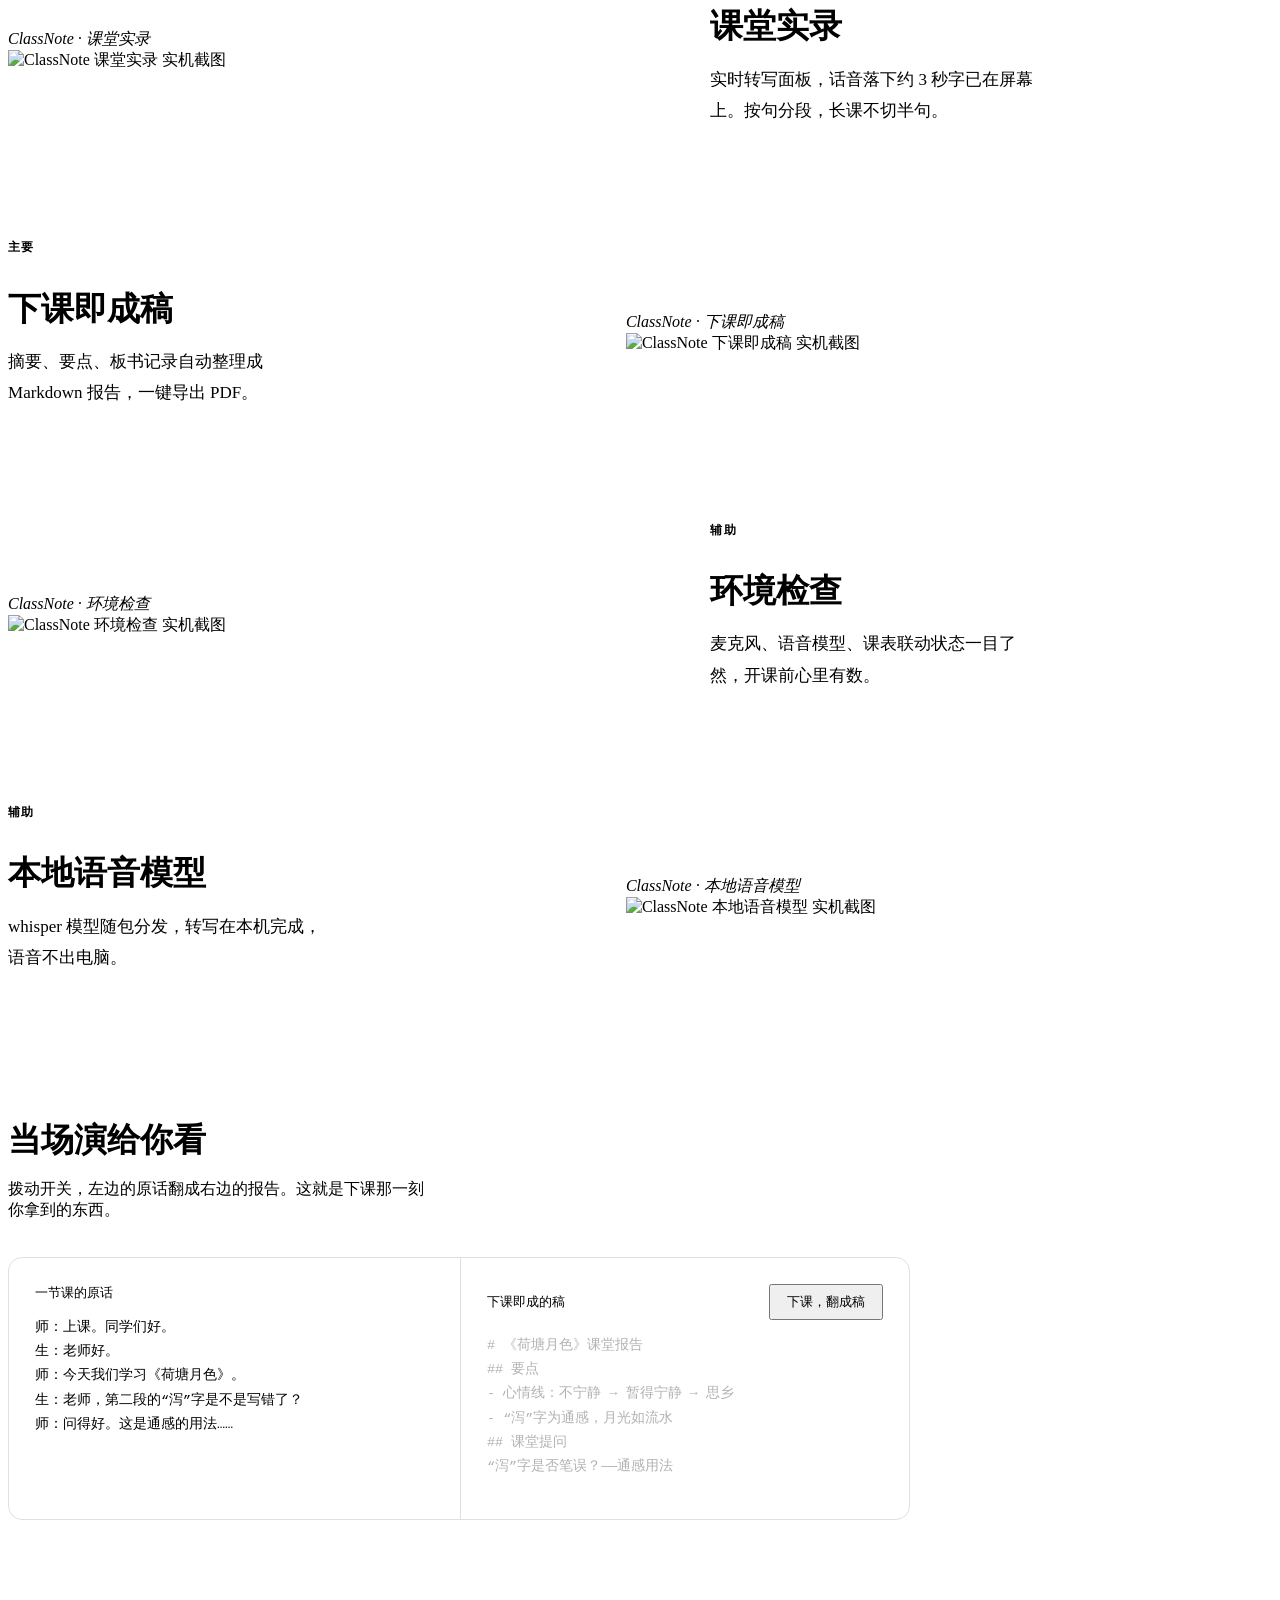
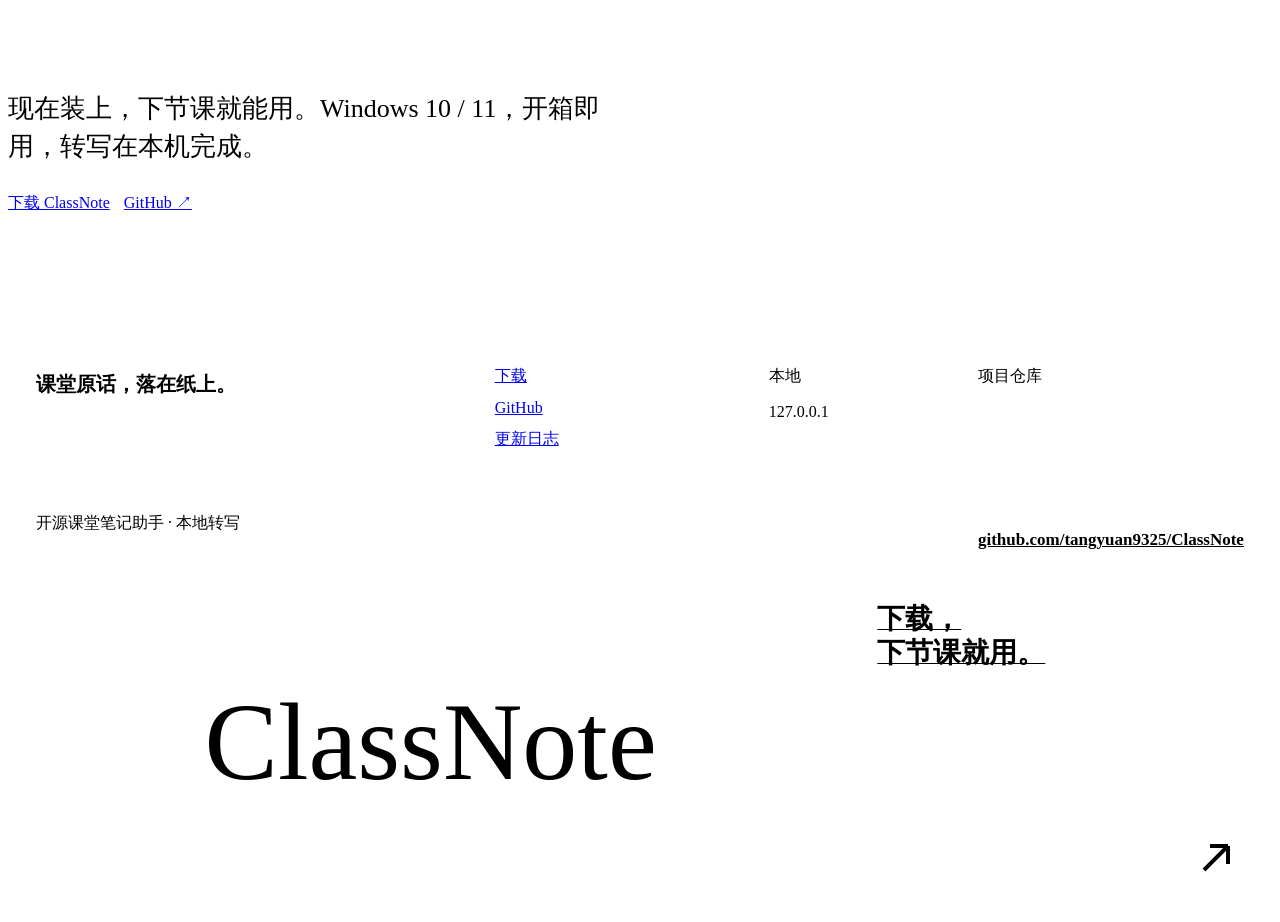
==== commit 59aa0d67: "deploy: Class Note website 2026-11-01 17:47" ====
--- a/index.html
+++ b/index.html
@@ -1,4 +1,4 @@
-<!DOCTYPE html><html lang="zh-CN"><head><meta charSet="utf-8"/><meta name="viewport" content="width=device-width, initial-scale=1"/><link rel="preload" as="image" href="/shots/main.png"/><link rel="stylesheet" href="/ClassNote/_next/static/css/52103f9b16cc003f.css" data-precedence="next"/><link rel="preload" as="script" fetchPriority="low" href="/ClassNote/_next/static/chunks/webpack-6730702879eddf31.js"/><script src="/ClassNote/_next/static/chunks/fd9d1056-13baa9b2029d31fe.js" async=""></script><script src="/ClassNote/_next/static/chunks/117-49f9b0469bcb50dc.js" async=""></script><script src="/ClassNote/_next/static/chunks/main-app-6c9293a93a5e999d.js" async=""></script><script src="/ClassNote/_next/static/chunks/648-1a6a87f4213bec1f.js" async=""></script><script src="/ClassNote/_next/static/chunks/app/page-6fee1a41681a9077.js" async=""></script><title>ClassNote — 一节课说完，笔记已经成稿</title><meta name="description" content="ClassNote 是课堂笔记助手：本地 whisper 转写，下课自动成稿，课表联动。课堂原话，落在纸上。"/><meta property="og:title" content="ClassNote"/><meta property="og:description" content="课堂原话，落在纸上。"/><meta property="og:type" content="website"/><meta name="twitter:card" content="summary"/><meta name="twitter:title" content="ClassNote"/><meta name="twitter:description" content="课堂原话，落在纸上。"/><script src="/ClassNote/_next/static/chunks/polyfills-42372ed130431b0a.js" noModule=""></script></head><body><main><div class="intro" aria-hidden="true"><div class="intro-curtain"></div><div class="intro-center"><div class="intro-fly"><svg width="220" height="220" viewBox="0 0 256 256" fill="none" aria-hidden="true"><path class="intro-stroke s1" style="--len:760" d="M84 56h66l30 30v112a12 12 0 0 1-12 12H84a12 12 0 0 1-12-12V68a12 12 0 0 1 12-12z" stroke="#fff" stroke-width="8" stroke-linejoin="round" stroke-dasharray="760" stroke-dashoffset="760"></path><path class="intro-stroke s2" style="--len:80" d="M150 56v24a8 8 0 0 0 8 8h22" stroke="#fff" stroke-width="8" stroke-linecap="round" stroke-dasharray="80" stroke-dashoffset="80"></path><path class="intro-stroke s3" style="--len:70" d="M92 123.5h70" stroke="#fff" stroke-width="8" stroke-linecap="round" stroke-dasharray="70" stroke-dashoffset="70"></path><path class="intro-stroke s4" style="--len:70" d="M92 151.5h70" stroke="#fff" stroke-width="8" stroke-linecap="round" stroke-dasharray="70" stroke-dashoffset="70"></path><path class="intro-stroke s5" style="--len:42" d="M92 179.5h42" stroke="#fff" stroke-width="8" stroke-linecap="round" stroke-dasharray="42" stroke-dashoffset="42"></path></svg></div></div><div class="intro-foot">CLASSNOTE</div></div><button class="theme-toggle" aria-expanded="false" aria-label="风格切换">Aa</button><nav class="topbar" aria-label="主导航"><a class="wordmark" href="/ClassNote/">ClassNote</a><div class="topbar-links"><a class="link" href="/ClassNote/download/">下载</a><a href="https://github.com/tangyuan9325/ClassNote" target="_blank" rel="noreferrer" class="link">GitHub</a><span class="land-logo" style="display:inline-flex;margin-left:6px"><svg width="38" height="38" viewBox="0 0 256 256" fill="none" aria-hidden="true"><rect width="256" height="256" rx="56.32" fill="#C96442"></rect><path d="M84 56h66l30 30v112a12 12 0 0 1-12 12H84a12 12 0 0 1-12-12V68a12 12 0 0 1 12-12z" fill="#FAF8F4"></path><path d="M150 56v24a8 8 0 0 0 8 8h22L150 56z" fill="#E4D9CC"></path><rect x="92" y="118" width="70" height="11" rx="5.5" fill="#C96442"></rect><rect x="92" y="146" width="70" height="11" rx="5.5" fill="#C96442"></rect><rect x="92" y="174" width="42" height="11" rx="5.5" fill="#C96442"></rect></svg></span></div></nav><section aria-label="ClassNote 首页" style="position:relative;min-height:100svh;overflow:hidden;padding-left:var(--margin);padding-right:var(--margin)"><div style="position:absolute;right:-6vw;bottom:-12vh;width:min(72vw, 860px);height:min(72vw, 860px);opacity:0.92;pointer-events:none;transition:transform .3s ease-out" aria-hidden="true"><svg width="860" height="860" viewBox="0 0 256 256" fill="none" aria-hidden="true"><rect width="256" height="256" rx="51.2" fill="#C96442"></rect><path d="M84 56h66l30 30v112a12 12 0 0 1-12 12H84a12 12 0 0 1-12-12V68a12 12 0 0 1 12-12z" fill="#FAF8F4"></path><path d="M150 56v24a8 8 0 0 0 8 8h22L150 56z" fill="#E4D9CC"></path><rect x="92" y="118" width="70" height="11" rx="5.5" fill="#C96442"></rect><rect x="92" y="146" width="70" height="11" rx="5.5" fill="#C96442"></rect><rect x="92" y="174" width="42" height="11" rx="5.5" fill="#C96442"></rect></svg></div><div class="stag stag-1" style="padding-top:130px;position:relative;z-index:2;max-width:720px"><div style="width:clamp(120px, 18vw, 220px);height:clamp(120px, 18vw, 220px);margin-bottom:28px" class="hover-pop"><svg width="220" height="220" viewBox="0 0 256 256" fill="none" aria-hidden="true"><rect width="256" height="256" rx="56.32" fill="#C96442"></rect><path d="M84 56h66l30 30v112a12 12 0 0 1-12 12H84a12 12 0 0 1-12-12V68a12 12 0 0 1 12-12z" fill="#FAF8F4"></path><path d="M150 56v24a8 8 0 0 0 8 8h22L150 56z" fill="#E4D9CC"></path><rect x="92" y="118" width="70" height="11" rx="5.5" fill="#C96442"></rect><rect x="92" y="146" width="70" height="11" rx="5.5" fill="#C96442"></rect><rect x="92" y="174" width="42" height="11" rx="5.5" fill="#C96442"></rect></svg></div><h1 class="display" style="font-size:clamp(48px, 6.5vw, 104px);line-height:0.94;letter-spacing:-0.03em">一种新的方式<br/>定义你的课堂笔记</h1><p class="lead stag stag-2" style="margin-top:28px;max-width:38ch;color:var(--muted);font-size:19px">ClassNote 在你上课时把话变成字，下课时把字变成稿。本地转写，课表联动，语音不出电脑。</p><div class="stag stag-3" style="margin-top:36px;display:flex;gap:16px;flex-wrap:wrap;align-items:center"><a class="btn glow-btn" style="font-size:18px;padding:18px 40px;font-weight:700" href="/ClassNote/download/">立即下载</a><a href="https://github.com/tangyuan9325/ClassNote" target="_blank" rel="noreferrer" class="btn btn--ghost">看源码</a><span class="small" style="color:var(--muted)">Windows 10/11<!-- --> · 4.6 秒语音约 3 秒成字</span></div></div><div class="stag stag-4 scroll-hint" style="position:absolute;bottom:32px;left:var(--margin);display:flex;align-items:center;gap:12px;color:var(--muted)"><span class="bob-arrow" aria-hidden="true"><svg width="22" height="22" viewBox="0 0 24 24" fill="none"><path d="M12 4v16m0 0l-6-6m6 6l6-6" stroke="currentColor" stroke-width="2.2" stroke-linecap="round" stroke-linejoin="round"></path></svg></span><span style="font-size:15px;font-weight:600;letter-spacing:0.08em">↓下滑查看更多</span></div></section><section class="sec" aria-label="功能展示" style="padding-top:100px;padding-bottom:100px"><h2 class="display" style="font-size:clamp(28px, 3.2vw, 44px);margin-bottom:12px">它做什么</h2><p style="color:var(--muted);margin-bottom:72px;max-width:52ch;font-size:17px">按重要到次要排列。每一块都是实机运行截图——不是示意图。</p><div style="display:grid;gap:96px"><div class="rise" style="display:grid;grid-template-columns:1.15fr 1fr;gap:56px;align-items:center;direction:ltr"><div class="shot-frame" data-ui="true" style="direction:ltr"><div class="shot-bar"><span></span><span></span><span></span><em>ClassNote · <!-- -->课堂实录</em></div><img src="/shots/main.png" alt="ClassNote 课堂实录 实机截图" loading="eager" style="width:100%;height:auto;display:block"/></div><div style="direction:ltr"><div style="font-size:12px;font-weight:700;letter-spacing:0.12em;color:var(--accent);margin-bottom:14px">主要</div><h3 class="display" style="font-size:clamp(26px, 2.6vw, 38px);line-height:1.15;margin-bottom:18px">课堂实录</h3><p style="color:var(--muted);font-size:17px;line-height:1.85;max-width:38ch">实时转写面板，话音落下约 3 秒字已在屏幕上。按句分段，长课不切半句。</p></div></div><div class="rise" style="display:grid;grid-template-columns:1.15fr 1fr;gap:56px;align-items:center;direction:rtl"><div class="shot-frame" data-ui="true" style="direction:ltr"><div class="shot-bar"><span></span><span></span><span></span><em>ClassNote · <!-- -->下课即成稿</em></div><img src="/shots/report.png" alt="ClassNote 下课即成稿 实机截图" loading="lazy" style="width:100%;height:auto;display:block"/></div><div style="direction:ltr"><div style="font-size:12px;font-weight:700;letter-spacing:0.12em;color:var(--accent);margin-bottom:14px">主要</div><h3 class="display" style="font-size:clamp(26px, 2.6vw, 38px);line-height:1.15;margin-bottom:18px">下课即成稿</h3><p style="color:var(--muted);font-size:17px;line-height:1.85;max-width:38ch">摘要、要点、板书记录自动整理成 Markdown 报告，一键导出 PDF。</p></div></div><div class="rise" style="display:grid;grid-template-columns:1.15fr 1fr;gap:56px;align-items:center;direction:ltr"><div class="shot-frame" data-ui="true" style="direction:ltr"><div class="shot-bar"><span></span><span></span><span></span><em>ClassNote · <!-- -->环境检查</em></div><img src="/shots/env.png" alt="ClassNote 环境检查 实机截图" loading="lazy" style="width:100%;height:auto;display:block"/></div><div style="direction:ltr"><div style="font-size:12px;font-weight:700;letter-spacing:0.12em;color:var(--accent);margin-bottom:14px">辅助</div><h3 class="display" style="font-size:clamp(26px, 2.6vw, 38px);line-height:1.15;margin-bottom:18px">环境检查</h3><p style="color:var(--muted);font-size:17px;line-height:1.85;max-width:38ch">麦克风、语音模型、课表联动状态一目了然，开课前心里有数。</p></div></div><div class="rise" style="display:grid;grid-template-columns:1.15fr 1fr;gap:56px;align-items:center;direction:rtl"><div class="shot-frame" data-ui="true" style="direction:ltr"><div class="shot-bar"><span></span><span></span><span></span><em>ClassNote · <!-- -->本地语音模型</em></div><img src="/shots/model.png" alt="ClassNote 本地语音模型 实机截图" loading="lazy" style="width:100%;height:auto;display:block"/></div><div style="direction:ltr"><div style="font-size:12px;font-weight:700;letter-spacing:0.12em;color:var(--accent);margin-bottom:14px">辅助</div><h3 class="display" style="font-size:clamp(26px, 2.6vw, 38px);line-height:1.15;margin-bottom:18px">本地语音模型</h3><p style="color:var(--muted);font-size:17px;line-height:1.85;max-width:38ch">whisper 模型随包分发，转写在本机完成，语音不出电脑。</p></div></div></div></section><section class="sec sec--concrete" aria-label="原话与成稿"><h2 class="display" style="font-size:clamp(24px, 2.6vw, 36px);margin-bottom:10px">当场演给你看</h2><p style="color:var(--muted);margin-bottom:36px;max-width:52ch">拨动开关，左边的原话翻成右边的报告。这就是下课那一刻你拿到的东西。</p><div data-ui="true" class="rise" style="display:grid;grid-template-columns:1fr 1fr;gap:2px;max-width:900px;background:var(--surface);border-radius:14px;overflow:hidden;border:1px solid rgba(128,128,128,.25)"><div style="padding:26px"><div style="font-size:13px;color:var(--muted);margin-bottom:12px">一节课的原话</div><pre style="font-size:13.5px;line-height:1.8;white-space:pre-wrap;word-break:break-word;opacity:1;transition:opacity .5s">师：上课。同学们好。
+<!DOCTYPE html><html lang="zh-CN"><head><meta charSet="utf-8"/><meta name="viewport" content="width=device-width, initial-scale=1"/><link rel="preload" as="image" href="/ClassNote/shots/main.png"/><link rel="stylesheet" href="/ClassNote/_next/static/css/52103f9b16cc003f.css" data-precedence="next"/><link rel="preload" as="script" fetchPriority="low" href="/ClassNote/_next/static/chunks/webpack-6730702879eddf31.js"/><script src="/ClassNote/_next/static/chunks/fd9d1056-13baa9b2029d31fe.js" async=""></script><script src="/ClassNote/_next/static/chunks/117-49f9b0469bcb50dc.js" async=""></script><script src="/ClassNote/_next/static/chunks/main-app-6c9293a93a5e999d.js" async=""></script><script src="/ClassNote/_next/static/chunks/648-1a6a87f4213bec1f.js" async=""></script><script src="/ClassNote/_next/static/chunks/app/page-378af1d423880d83.js" async=""></script><title>ClassNote — 一节课说完，笔记已经成稿</title><meta name="description" content="ClassNote 是课堂笔记助手：本地 whisper 转写，下课自动成稿，课表联动。课堂原话，落在纸上。"/><meta property="og:title" content="ClassNote"/><meta property="og:description" content="课堂原话，落在纸上。"/><meta property="og:type" content="website"/><meta name="twitter:card" content="summary"/><meta name="twitter:title" content="ClassNote"/><meta name="twitter:description" content="课堂原话，落在纸上。"/><script src="/ClassNote/_next/static/chunks/polyfills-42372ed130431b0a.js" noModule=""></script></head><body><main><div class="intro" aria-hidden="true"><div class="intro-curtain"></div><div class="intro-center"><div class="intro-fly"><svg width="220" height="220" viewBox="0 0 256 256" fill="none" aria-hidden="true"><path class="intro-stroke s1" style="--len:760" d="M84 56h66l30 30v112a12 12 0 0 1-12 12H84a12 12 0 0 1-12-12V68a12 12 0 0 1 12-12z" stroke="#fff" stroke-width="8" stroke-linejoin="round" stroke-dasharray="760" stroke-dashoffset="760"></path><path class="intro-stroke s2" style="--len:80" d="M150 56v24a8 8 0 0 0 8 8h22" stroke="#fff" stroke-width="8" stroke-linecap="round" stroke-dasharray="80" stroke-dashoffset="80"></path><path class="intro-stroke s3" style="--len:70" d="M92 123.5h70" stroke="#fff" stroke-width="8" stroke-linecap="round" stroke-dasharray="70" stroke-dashoffset="70"></path><path class="intro-stroke s4" style="--len:70" d="M92 151.5h70" stroke="#fff" stroke-width="8" stroke-linecap="round" stroke-dasharray="70" stroke-dashoffset="70"></path><path class="intro-stroke s5" style="--len:42" d="M92 179.5h42" stroke="#fff" stroke-width="8" stroke-linecap="round" stroke-dasharray="42" stroke-dashoffset="42"></path></svg></div></div><div class="intro-foot">CLASSNOTE</div></div><button class="theme-toggle" aria-expanded="false" aria-label="风格切换">Aa</button><nav class="topbar" aria-label="主导航"><a class="wordmark" href="/ClassNote/">ClassNote</a><div class="topbar-links"><a class="link" href="/ClassNote/download/">下载</a><a href="https://github.com/tangyuan9325/ClassNote" target="_blank" rel="noreferrer" class="link">GitHub</a><span class="land-logo" style="display:inline-flex;margin-left:6px"><svg width="38" height="38" viewBox="0 0 256 256" fill="none" aria-hidden="true"><rect width="256" height="256" rx="56.32" fill="#C96442"></rect><path d="M84 56h66l30 30v112a12 12 0 0 1-12 12H84a12 12 0 0 1-12-12V68a12 12 0 0 1 12-12z" fill="#FAF8F4"></path><path d="M150 56v24a8 8 0 0 0 8 8h22L150 56z" fill="#E4D9CC"></path><rect x="92" y="118" width="70" height="11" rx="5.5" fill="#C96442"></rect><rect x="92" y="146" width="70" height="11" rx="5.5" fill="#C96442"></rect><rect x="92" y="174" width="42" height="11" rx="5.5" fill="#C96442"></rect></svg></span></div></nav><section aria-label="ClassNote 首页" style="position:relative;min-height:100svh;overflow:hidden;padding-left:var(--margin);padding-right:var(--margin)"><div style="position:absolute;right:-6vw;bottom:-12vh;width:min(72vw, 860px);height:min(72vw, 860px);opacity:0.92;pointer-events:none;transition:transform .3s ease-out" aria-hidden="true"><svg width="860" height="860" viewBox="0 0 256 256" fill="none" aria-hidden="true"><rect width="256" height="256" rx="51.2" fill="#C96442"></rect><path d="M84 56h66l30 30v112a12 12 0 0 1-12 12H84a12 12 0 0 1-12-12V68a12 12 0 0 1 12-12z" fill="#FAF8F4"></path><path d="M150 56v24a8 8 0 0 0 8 8h22L150 56z" fill="#E4D9CC"></path><rect x="92" y="118" width="70" height="11" rx="5.5" fill="#C96442"></rect><rect x="92" y="146" width="70" height="11" rx="5.5" fill="#C96442"></rect><rect x="92" y="174" width="42" height="11" rx="5.5" fill="#C96442"></rect></svg></div><div class="stag stag-1" style="padding-top:130px;position:relative;z-index:2;max-width:720px"><div style="width:clamp(120px, 18vw, 220px);height:clamp(120px, 18vw, 220px);margin-bottom:28px" class="hover-pop"><svg width="220" height="220" viewBox="0 0 256 256" fill="none" aria-hidden="true"><rect width="256" height="256" rx="56.32" fill="#C96442"></rect><path d="M84 56h66l30 30v112a12 12 0 0 1-12 12H84a12 12 0 0 1-12-12V68a12 12 0 0 1 12-12z" fill="#FAF8F4"></path><path d="M150 56v24a8 8 0 0 0 8 8h22L150 56z" fill="#E4D9CC"></path><rect x="92" y="118" width="70" height="11" rx="5.5" fill="#C96442"></rect><rect x="92" y="146" width="70" height="11" rx="5.5" fill="#C96442"></rect><rect x="92" y="174" width="42" height="11" rx="5.5" fill="#C96442"></rect></svg></div><h1 class="display" style="font-size:clamp(48px, 6.5vw, 104px);line-height:0.94;letter-spacing:-0.03em">一种新的方式<br/>定义你的课堂笔记</h1><p class="lead stag stag-2" style="margin-top:28px;max-width:38ch;color:var(--muted);font-size:19px">ClassNote 在你上课时把话变成字，下课时把字变成稿。本地转写，课表联动，语音不出电脑。</p><div class="stag stag-3" style="margin-top:36px;display:flex;gap:16px;flex-wrap:wrap;align-items:center"><a class="btn glow-btn" style="font-size:18px;padding:18px 40px;font-weight:700" href="/ClassNote/download/">立即下载</a><a href="https://github.com/tangyuan9325/ClassNote" target="_blank" rel="noreferrer" class="btn btn--ghost">看源码</a><span class="small" style="color:var(--muted)">Windows 10/11<!-- --> · 4.6 秒语音约 3 秒成字</span></div></div><div class="stag stag-4 scroll-hint" style="position:absolute;bottom:32px;left:var(--margin);display:flex;align-items:center;gap:12px;color:var(--muted)"><span class="bob-arrow" aria-hidden="true"><svg width="22" height="22" viewBox="0 0 24 24" fill="none"><path d="M12 4v16m0 0l-6-6m6 6l6-6" stroke="currentColor" stroke-width="2.2" stroke-linecap="round" stroke-linejoin="round"></path></svg></span><span style="font-size:15px;font-weight:600;letter-spacing:0.08em">↓下滑查看更多</span></div></section><section class="sec" aria-label="功能展示" style="padding-top:100px;padding-bottom:100px"><h2 class="display" style="font-size:clamp(28px, 3.2vw, 44px);margin-bottom:12px">它做什么</h2><p style="color:var(--muted);margin-bottom:72px;max-width:52ch;font-size:17px">按重要到次要排列。每一块都是实机运行截图——不是示意图。</p><div style="display:grid;gap:96px"><div class="rise" style="display:grid;grid-template-columns:1.15fr 1fr;gap:56px;align-items:center;direction:ltr"><div class="shot-frame" data-ui="true" style="direction:ltr"><div class="shot-bar"><span></span><span></span><span></span><em>ClassNote · <!-- -->课堂实录</em></div><img src="/ClassNote/shots/main.png" alt="ClassNote 课堂实录 实机截图" loading="eager" style="width:100%;height:auto;display:block"/></div><div style="direction:ltr"><div style="font-size:12px;font-weight:700;letter-spacing:0.12em;color:var(--accent);margin-bottom:14px">主要</div><h3 class="display" style="font-size:clamp(26px, 2.6vw, 38px);line-height:1.15;margin-bottom:18px">课堂实录</h3><p style="color:var(--muted);font-size:17px;line-height:1.85;max-width:38ch">实时转写面板，话音落下约 3 秒字已在屏幕上。按句分段，长课不切半句。</p></div></div><div class="rise" style="display:grid;grid-template-columns:1.15fr 1fr;gap:56px;align-items:center;direction:rtl"><div class="shot-frame" data-ui="true" style="direction:ltr"><div class="shot-bar"><span></span><span></span><span></span><em>ClassNote · <!-- -->下课即成稿</em></div><img src="/ClassNote/shots/report.png" alt="ClassNote 下课即成稿 实机截图" loading="lazy" style="width:100%;height:auto;display:block"/></div><div style="direction:ltr"><div style="font-size:12px;font-weight:700;letter-spacing:0.12em;color:var(--accent);margin-bottom:14px">主要</div><h3 class="display" style="font-size:clamp(26px, 2.6vw, 38px);line-height:1.15;margin-bottom:18px">下课即成稿</h3><p style="color:var(--muted);font-size:17px;line-height:1.85;max-width:38ch">摘要、要点、板书记录自动整理成 Markdown 报告，一键导出 PDF。</p></div></div><div class="rise" style="display:grid;grid-template-columns:1.15fr 1fr;gap:56px;align-items:center;direction:ltr"><div class="shot-frame" data-ui="true" style="direction:ltr"><div class="shot-bar"><span></span><span></span><span></span><em>ClassNote · <!-- -->环境检查</em></div><img src="/ClassNote/shots/env.png" alt="ClassNote 环境检查 实机截图" loading="lazy" style="width:100%;height:auto;display:block"/></div><div style="direction:ltr"><div style="font-size:12px;font-weight:700;letter-spacing:0.12em;color:var(--accent);margin-bottom:14px">辅助</div><h3 class="display" style="font-size:clamp(26px, 2.6vw, 38px);line-height:1.15;margin-bottom:18px">环境检查</h3><p style="color:var(--muted);font-size:17px;line-height:1.85;max-width:38ch">麦克风、语音模型、课表联动状态一目了然，开课前心里有数。</p></div></div><div class="rise" style="display:grid;grid-template-columns:1.15fr 1fr;gap:56px;align-items:center;direction:rtl"><div class="shot-frame" data-ui="true" style="direction:ltr"><div class="shot-bar"><span></span><span></span><span></span><em>ClassNote · <!-- -->本地语音模型</em></div><img src="/ClassNote/shots/model.png" alt="ClassNote 本地语音模型 实机截图" loading="lazy" style="width:100%;height:auto;display:block"/></div><div style="direction:ltr"><div style="font-size:12px;font-weight:700;letter-spacing:0.12em;color:var(--accent);margin-bottom:14px">辅助</div><h3 class="display" style="font-size:clamp(26px, 2.6vw, 38px);line-height:1.15;margin-bottom:18px">本地语音模型</h3><p style="color:var(--muted);font-size:17px;line-height:1.85;max-width:38ch">whisper 模型随包分发，转写在本机完成，语音不出电脑。</p></div></div></div></section><section class="sec sec--concrete" aria-label="原话与成稿"><h2 class="display" style="font-size:clamp(24px, 2.6vw, 36px);margin-bottom:10px">当场演给你看</h2><p style="color:var(--muted);margin-bottom:36px;max-width:52ch">拨动开关，左边的原话翻成右边的报告。这就是下课那一刻你拿到的东西。</p><div data-ui="true" class="rise" style="display:grid;grid-template-columns:1fr 1fr;gap:2px;max-width:900px;background:var(--surface);border-radius:14px;overflow:hidden;border:1px solid rgba(128,128,128,.25)"><div style="padding:26px"><div style="font-size:13px;color:var(--muted);margin-bottom:12px">一节课的原话</div><pre style="font-size:13.5px;line-height:1.8;white-space:pre-wrap;word-break:break-word;opacity:1;transition:opacity .5s">师：上课。同学们好。
 生：老师好。
 师：今天我们学习《荷塘月色》。
 生：老师，第二段的“泻”字是不是写错了？
@@ -7,4 +7,4 @@
 - 心情线：不宁静 → 暂得宁静 → 思乡
 - “泻”字为通感，月光如流水
 ## 课堂提问
-“泻”字是否笔误？——通感用法</pre></div></div></section><section id="download" class="sec" aria-label="开始用"><div style="padding-top:16svh;padding-bottom:12svh;max-width:640px"><p class="lead" style="font-size:26px;line-height:1.45">现在装上，下节课就能用。Windows 10 / 11，开箱即用，转写在本机完成。</p><div style="margin-top:28px;display:flex;gap:14px;flex-wrap:wrap"><a class="btn glow-btn" href="/ClassNote/download/">下载 ClassNote</a><a href="https://github.com/tangyuan9325/ClassNote" target="_blank" rel="noreferrer" class="btn btn--ghost">GitHub ↗</a></div></div></section><footer aria-label="页脚" style="display:grid;grid-template-columns:repeat(12, 1fr);gap:8px;padding:8px"><div style="grid-column:span 4;background:var(--surface);border-radius:8px;padding:20px;min-height:200px;display:flex;flex-direction:column;justify-content:space-between"><p style="font-size:20px;font-weight:600;line-height:1.4">课堂原话，落在纸上。</p><p class="small" style="color:var(--muted)">开源课堂笔记助手 · 本地转写</p></div><nav style="grid-column:span 3;background:var(--surface);border-radius:8px;padding:20px;min-height:200px" aria-label="页脚导航"><ul style="list-style:none;display:grid;gap:12px;font-size:16px"><li><a class="link" href="/ClassNote/download/">下载</a></li><li><a href="https://github.com/tangyuan9325/ClassNote" target="_blank" rel="noreferrer" class="link">GitHub</a></li><li><a href="https://github.com/tangyuan9325/ClassNote/releases" target="_blank" rel="noreferrer" class="link">更新日志</a></li></ul></nav><div style="grid-column:span 2;background:var(--surface);border-radius:8px;padding:20px;min-height:200px"><p class="small" style="color:var(--muted)">本地</p><p style="font-size:16px;margin-top:8px">127.0.0.1</p></div><div style="grid-column:span 3;background:var(--surface);border-radius:8px;padding:20px;min-height:200px;display:flex;flex-direction:column;justify-content:space-between"><p class="small" style="color:var(--muted)">项目仓库</p><a href="https://github.com/tangyuan9325/ClassNote" target="_blank" rel="noreferrer" style="font-size:17px;font-weight:600;word-break:break-all;color:var(--accent)">github.com/tangyuan9325/ClassNote</a></div><div style="grid-column:span 8;background:var(--ink);color:var(--bg);border-radius:8px;min-height:280px;display:flex;align-items:center;justify-content:center"><span class="display" style="font-size:clamp(48px, 9vw, 110px)">ClassNote</span></div><a style="grid-column:span 4;background:var(--accent);color:var(--accent-ink);border-radius:8px;min-height:280px;padding:24px;position:relative;display:block" href="/ClassNote/download/"><span style="font-size:28px;font-weight:700;line-height:1.2">下载，<br/>下节课就用。</span><svg width="48" height="48" viewBox="0 0 48 48" fill="none" style="position:absolute;right:24px;bottom:24px" aria-hidden="true"><path d="M12 36L36 12M36 12H18M36 12V30" stroke="currentColor" stroke-width="4"></path></svg></a></footer></main><script src="/ClassNote/_next/static/chunks/webpack-6730702879eddf31.js" async=""></script><script>(self.__next_f=self.__next_f||[]).push([0]);self.__next_f.push([2,null])</script><script>self.__next_f.push([1,"1:HL[\"/ClassNote/_next/static/css/52103f9b16cc003f.css\",\"style\"]\n"])</script><script>self.__next_f.push([1,"2:I[2846,[],\"\"]\n4:I[9107,[],\"ClientPageRoot\"]\n5:I[6117,[\"648\",\"static/chunks/648-1a6a87f4213bec1f.js\",\"931\",\"static/chunks/app/page-6fee1a41681a9077.js\"],\"default\",1]\n6:I[4707,[],\"\"]\n7:I[6423,[],\"\"]\n9:I[1060,[],\"\"]\na:[]\n0:[\"$\",\"$L2\",null,{\"buildId\":\"pA5hYB7Ob5tTIH3KdKET5\",\"assetPrefix\":\"/ClassNote\",\"urlParts\":[\"\",\"\"],\"initialTree\":[\"\",{\"children\":[\"__PAGE__\",{}]},\"$undefined\",\"$undefined\",true],\"initialSeedData\":[\"\",{\"children\":[\"__PAGE__\",{},[[\"$L3\",[\"$\",\"$L4\",null,{\"props\":{\"params\":{},\"searchParams\":{}},\"Component\":\"$5\"}],null],null],null]},[[[[\"$\",\"link\",\"0\",{\"rel\":\"stylesheet\",\"href\":\"/ClassNote/_next/static/css/52103f9b16cc003f.css\",\"precedence\":\"next\",\"crossOrigin\":\"$undefined\"}]],[\"$\",\"html\",null,{\"lang\":\"zh-CN\",\"children\":[\"$\",\"body\",null,{\"children\":[\"$\",\"$L6\",null,{\"parallelRouterKey\":\"children\",\"segmentPath\":[\"children\"],\"error\":\"$undefined\",\"errorStyles\":\"$undefined\",\"errorScripts\":\"$undefined\",\"template\":[\"$\",\"$L7\",null,{}],\"templateStyles\":\"$undefined\",\"templateScripts\":\"$undefined\",\"notFound\":[[\"$\",\"title\",null,{\"children\":\"404: This page could not be found.\"}],[\"$\",\"div\",null,{\"style\":{\"fontFamily\":\"system-ui,\\\"Segoe UI\\\",Roboto,Helvetica,Arial,sans-serif,\\\"Apple Color Emoji\\\",\\\"Segoe UI Emoji\\\"\",\"height\":\"100vh\",\"textAlign\":\"center\",\"display\":\"flex\",\"flexDirection\":\"column\",\"alignItems\":\"center\",\"justifyContent\":\"center\"},\"children\":[\"$\",\"div\",null,{\"children\":[[\"$\",\"style\",null,{\"dangerouslySetInnerHTML\":{\"__html\":\"body{color:#000;background:#fff;margin:0}.next-error-h1{border-right:1px solid rgba(0,0,0,.3)}@media (prefers-color-scheme:dark){body{color:#fff;background:#000}.next-error-h1{border-right:1px solid rgba(255,255,255,.3)}}\"}}],[\"$\",\"h1\",null,{\"className\":\"next-error-h1\",\"style\":{\"display\":\"inline-block\",\"margin\":\"0 20px 0 0\",\"padding\":\"0 23px 0 0\",\"fontSize\":24,\"fontWeight\":500,\"verticalAlign\":\"top\",\"lineHeight\":\"49px\"},\"children\":\"404\"}],[\"$\",\"div\",null,{\"style\":{\"display\":\"inline-block\"},\"children\":[\"$\",\"h2\",null,{\"style\":{\"fontSize\":14,\"fontWeight\":400,\"lineHeight\":\"49px\",\"margin\":"])</script><script>self.__next_f.push([1,"0},\"children\":\"This page could not be found.\"}]}]]}]}]],\"notFoundStyles\":[]}]}]}]],null],null],\"couldBeIntercepted\":false,\"initialHead\":[null,\"$L8\"],\"globalErrorComponent\":\"$9\",\"missingSlots\":\"$Wa\"}]\n"])</script><script>self.__next_f.push([1,"8:[[\"$\",\"meta\",\"0\",{\"name\":\"viewport\",\"content\":\"width=device-width, initial-scale=1\"}],[\"$\",\"meta\",\"1\",{\"charSet\":\"utf-8\"}],[\"$\",\"title\",\"2\",{\"children\":\"ClassNote — 一节课说完，笔记已经成稿\"}],[\"$\",\"meta\",\"3\",{\"name\":\"description\",\"content\":\"ClassNote 是课堂笔记助手：本地 whisper 转写，下课自动成稿，课表联动。课堂原话，落在纸上。\"}],[\"$\",\"meta\",\"4\",{\"property\":\"og:title\",\"content\":\"ClassNote\"}],[\"$\",\"meta\",\"5\",{\"property\":\"og:description\",\"content\":\"课堂原话，落在纸上。\"}],[\"$\",\"meta\",\"6\",{\"property\":\"og:type\",\"content\":\"website\"}],[\"$\",\"meta\",\"7\",{\"name\":\"twitter:card\",\"content\":\"summary\"}],[\"$\",\"meta\",\"8\",{\"name\":\"twitter:title\",\"content\":\"ClassNote\"}],[\"$\",\"meta\",\"9\",{\"name\":\"twitter:description\",\"content\":\"课堂原话，落在纸上。\"}]]\n3:null\n"])</script></body></html>+“泻”字是否笔误？——通感用法</pre></div></div></section><section id="download" class="sec" aria-label="开始用"><div style="padding-top:16svh;padding-bottom:12svh;max-width:640px"><p class="lead" style="font-size:26px;line-height:1.45">现在装上，下节课就能用。Windows 10 / 11，开箱即用，转写在本机完成。</p><div style="margin-top:28px;display:flex;gap:14px;flex-wrap:wrap"><a class="btn glow-btn" href="/ClassNote/download/">下载 ClassNote</a><a href="https://github.com/tangyuan9325/ClassNote" target="_blank" rel="noreferrer" class="btn btn--ghost">GitHub ↗</a></div></div></section><footer aria-label="页脚" style="display:grid;grid-template-columns:repeat(12, 1fr);gap:8px;padding:8px"><div style="grid-column:span 4;background:var(--surface);border-radius:8px;padding:20px;min-height:200px;display:flex;flex-direction:column;justify-content:space-between"><p style="font-size:20px;font-weight:600;line-height:1.4">课堂原话，落在纸上。</p><p class="small" style="color:var(--muted)">开源课堂笔记助手 · 本地转写</p></div><nav style="grid-column:span 3;background:var(--surface);border-radius:8px;padding:20px;min-height:200px" aria-label="页脚导航"><ul style="list-style:none;display:grid;gap:12px;font-size:16px"><li><a class="link" href="/ClassNote/download/">下载</a></li><li><a href="https://github.com/tangyuan9325/ClassNote" target="_blank" rel="noreferrer" class="link">GitHub</a></li><li><a href="https://github.com/tangyuan9325/ClassNote/releases" target="_blank" rel="noreferrer" class="link">更新日志</a></li></ul></nav><div style="grid-column:span 2;background:var(--surface);border-radius:8px;padding:20px;min-height:200px"><p class="small" style="color:var(--muted)">本地</p><p style="font-size:16px;margin-top:8px">127.0.0.1</p></div><div style="grid-column:span 3;background:var(--surface);border-radius:8px;padding:20px;min-height:200px;display:flex;flex-direction:column;justify-content:space-between"><p class="small" style="color:var(--muted)">项目仓库</p><a href="https://github.com/tangyuan9325/ClassNote" target="_blank" rel="noreferrer" style="font-size:17px;font-weight:600;word-break:break-all;color:var(--accent)">github.com/tangyuan9325/ClassNote</a></div><div style="grid-column:span 8;background:var(--ink);color:var(--bg);border-radius:8px;min-height:280px;display:flex;align-items:center;justify-content:center"><span class="display" style="font-size:clamp(48px, 9vw, 110px)">ClassNote</span></div><a style="grid-column:span 4;background:var(--accent);color:var(--accent-ink);border-radius:8px;min-height:280px;padding:24px;position:relative;display:block" href="/ClassNote/download/"><span style="font-size:28px;font-weight:700;line-height:1.2">下载，<br/>下节课就用。</span><svg width="48" height="48" viewBox="0 0 48 48" fill="none" style="position:absolute;right:24px;bottom:24px" aria-hidden="true"><path d="M12 36L36 12M36 12H18M36 12V30" stroke="currentColor" stroke-width="4"></path></svg></a></footer></main><script src="/ClassNote/_next/static/chunks/webpack-6730702879eddf31.js" async=""></script><script>(self.__next_f=self.__next_f||[]).push([0]);self.__next_f.push([2,null])</script><script>self.__next_f.push([1,"1:HL[\"/ClassNote/_next/static/css/52103f9b16cc003f.css\",\"style\"]\n"])</script><script>self.__next_f.push([1,"2:I[2846,[],\"\"]\n4:I[9107,[],\"ClientPageRoot\"]\n5:I[6117,[\"648\",\"static/chunks/648-1a6a87f4213bec1f.js\",\"931\",\"static/chunks/app/page-378af1d423880d83.js\"],\"default\",1]\n6:I[4707,[],\"\"]\n7:I[6423,[],\"\"]\n9:I[1060,[],\"\"]\na:[]\n0:[\"$\",\"$L2\",null,{\"buildId\":\"Oa94owQRgw9yAH45193nX\",\"assetPrefix\":\"/ClassNote\",\"urlParts\":[\"\",\"\"],\"initialTree\":[\"\",{\"children\":[\"__PAGE__\",{}]},\"$undefined\",\"$undefined\",true],\"initialSeedData\":[\"\",{\"children\":[\"__PAGE__\",{},[[\"$L3\",[\"$\",\"$L4\",null,{\"props\":{\"params\":{},\"searchParams\":{}},\"Component\":\"$5\"}],null],null],null]},[[[[\"$\",\"link\",\"0\",{\"rel\":\"stylesheet\",\"href\":\"/ClassNote/_next/static/css/52103f9b16cc003f.css\",\"precedence\":\"next\",\"crossOrigin\":\"$undefined\"}]],[\"$\",\"html\",null,{\"lang\":\"zh-CN\",\"children\":[\"$\",\"body\",null,{\"children\":[\"$\",\"$L6\",null,{\"parallelRouterKey\":\"children\",\"segmentPath\":[\"children\"],\"error\":\"$undefined\",\"errorStyles\":\"$undefined\",\"errorScripts\":\"$undefined\",\"template\":[\"$\",\"$L7\",null,{}],\"templateStyles\":\"$undefined\",\"templateScripts\":\"$undefined\",\"notFound\":[[\"$\",\"title\",null,{\"children\":\"404: This page could not be found.\"}],[\"$\",\"div\",null,{\"style\":{\"fontFamily\":\"system-ui,\\\"Segoe UI\\\",Roboto,Helvetica,Arial,sans-serif,\\\"Apple Color Emoji\\\",\\\"Segoe UI Emoji\\\"\",\"height\":\"100vh\",\"textAlign\":\"center\",\"display\":\"flex\",\"flexDirection\":\"column\",\"alignItems\":\"center\",\"justifyContent\":\"center\"},\"children\":[\"$\",\"div\",null,{\"children\":[[\"$\",\"style\",null,{\"dangerouslySetInnerHTML\":{\"__html\":\"body{color:#000;background:#fff;margin:0}.next-error-h1{border-right:1px solid rgba(0,0,0,.3)}@media (prefers-color-scheme:dark){body{color:#fff;background:#000}.next-error-h1{border-right:1px solid rgba(255,255,255,.3)}}\"}}],[\"$\",\"h1\",null,{\"className\":\"next-error-h1\",\"style\":{\"display\":\"inline-block\",\"margin\":\"0 20px 0 0\",\"padding\":\"0 23px 0 0\",\"fontSize\":24,\"fontWeight\":500,\"verticalAlign\":\"top\",\"lineHeight\":\"49px\"},\"children\":\"404\"}],[\"$\",\"div\",null,{\"style\":{\"display\":\"inline-block\"},\"children\":[\"$\",\"h2\",null,{\"style\":{\"fontSize\":14,\"fontWeight\":400,\"lineHeight\":\"49px\",\"margin\":"])</script><script>self.__next_f.push([1,"0},\"children\":\"This page could not be found.\"}]}]]}]}]],\"notFoundStyles\":[]}]}]}]],null],null],\"couldBeIntercepted\":false,\"initialHead\":[null,\"$L8\"],\"globalErrorComponent\":\"$9\",\"missingSlots\":\"$Wa\"}]\n"])</script><script>self.__next_f.push([1,"8:[[\"$\",\"meta\",\"0\",{\"name\":\"viewport\",\"content\":\"width=device-width, initial-scale=1\"}],[\"$\",\"meta\",\"1\",{\"charSet\":\"utf-8\"}],[\"$\",\"title\",\"2\",{\"children\":\"ClassNote — 一节课说完，笔记已经成稿\"}],[\"$\",\"meta\",\"3\",{\"name\":\"description\",\"content\":\"ClassNote 是课堂笔记助手：本地 whisper 转写，下课自动成稿，课表联动。课堂原话，落在纸上。\"}],[\"$\",\"meta\",\"4\",{\"property\":\"og:title\",\"content\":\"ClassNote\"}],[\"$\",\"meta\",\"5\",{\"property\":\"og:description\",\"content\":\"课堂原话，落在纸上。\"}],[\"$\",\"meta\",\"6\",{\"property\":\"og:type\",\"content\":\"website\"}],[\"$\",\"meta\",\"7\",{\"name\":\"twitter:card\",\"content\":\"summary\"}],[\"$\",\"meta\",\"8\",{\"name\":\"twitter:title\",\"content\":\"ClassNote\"}],[\"$\",\"meta\",\"9\",{\"name\":\"twitter:description\",\"content\":\"课堂原话，落在纸上。\"}]]\n3:null\n"])</script></body></html>
